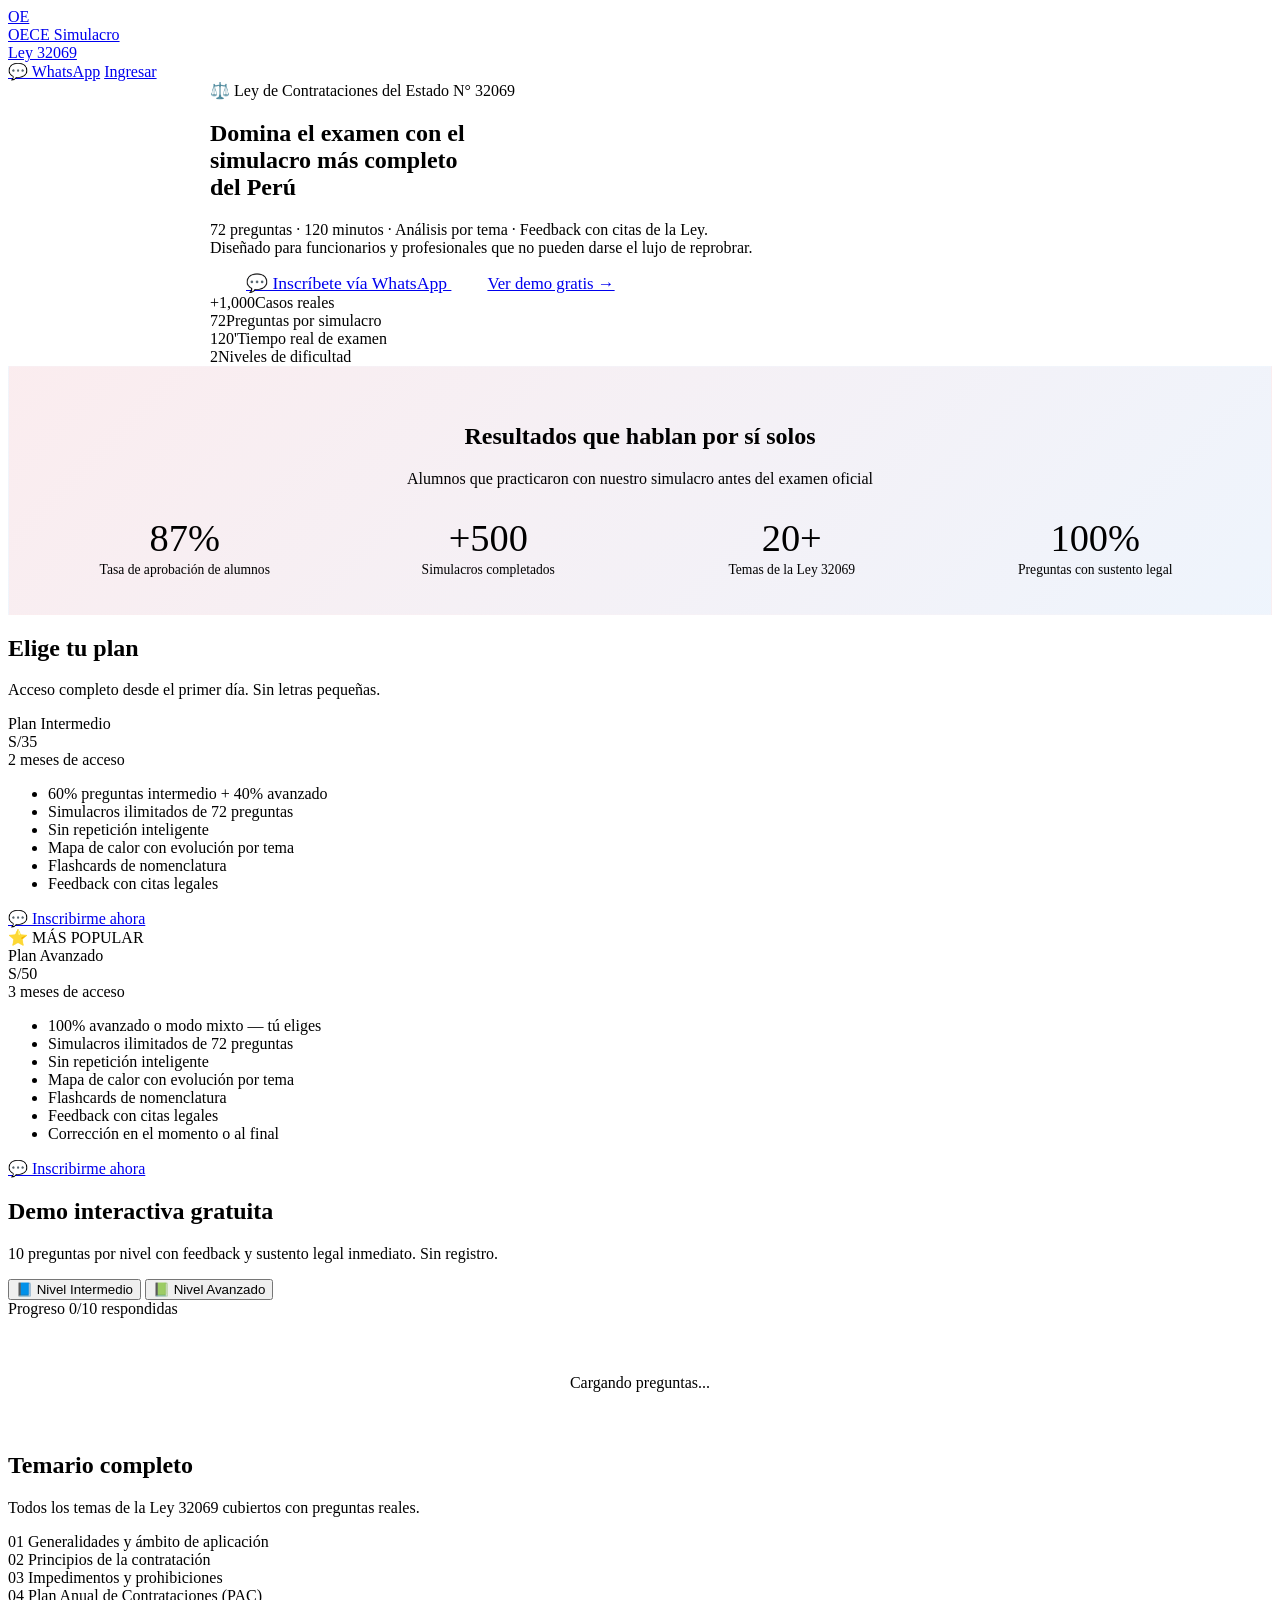
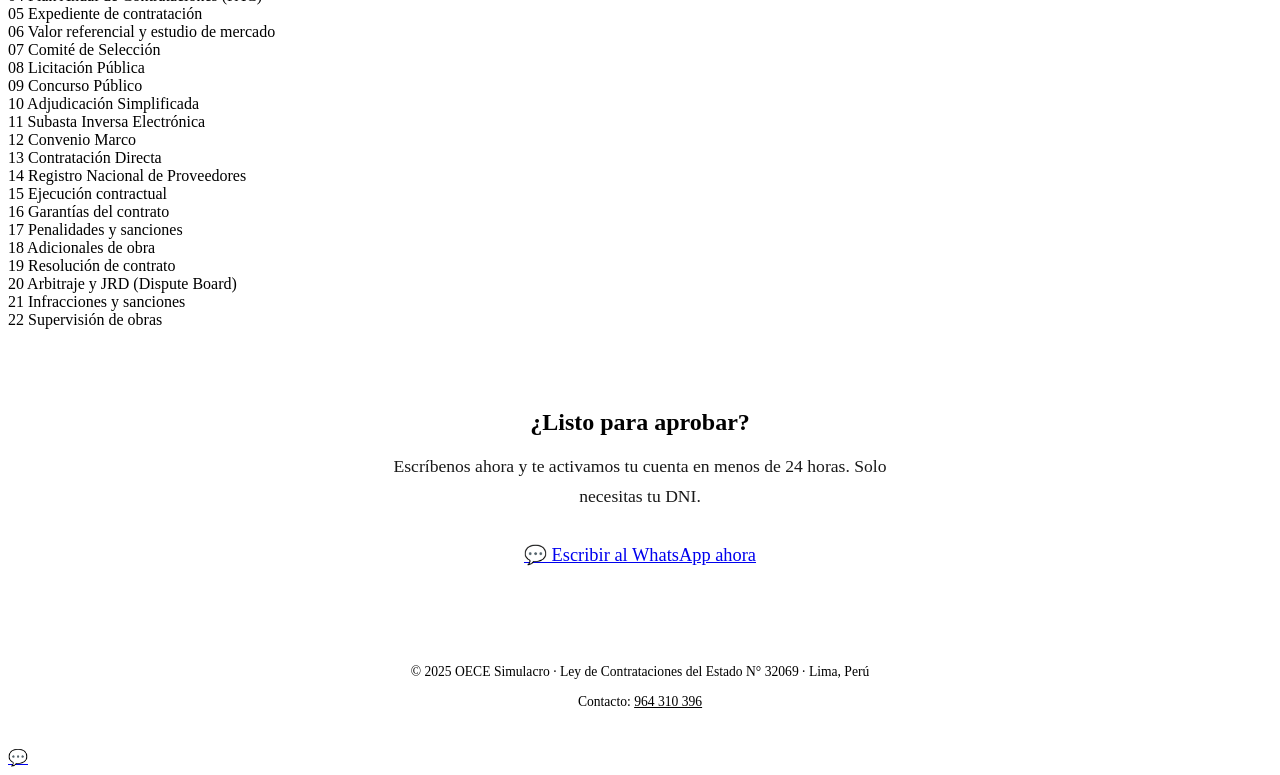
==== index.html @ a5ea9fd1 "Revise plan features in index.html Updated plan features and descriptions for intermediate and advan" ====
<!DOCTYPE html>
<html lang="es">
<head>
  <meta charset="UTF-8" />
  <meta name="viewport" content="width=device-width, initial-scale=1.0" />
  <title>Simulacro OECE — Ley de Contrataciones 32069</title>
  <meta name="description" content="Prepárate para el examen de la Ley 32069 con simulacros de 72 preguntas. Más de 1000 casos reales. Niveles Intermedio y Avanzado." />
  <link rel="stylesheet" href="css/styles.css" />
  <style>
    .social-proof {
      background: linear-gradient(135deg, rgba(200,16,46,0.08), rgba(43,122,224,0.08));
      border: 1px solid rgba(255,255,255,0.07);
      border-radius: var(--radius-xl);
      padding: 36px;
      text-align: center;
    }
    .proof-grid { display: grid; grid-template-columns: repeat(auto-fit, minmax(160px, 1fr)); gap: 24px; margin-top: 28px; }
    .proof-item { }
    .proof-num { font-family: var(--font-display); font-size: 2.4rem; color: var(--dorado); display: block; }
    .proof-label { font-size: 0.85rem; color: var(--gris-suave); }
    .cta-final {
      background: linear-gradient(135deg, var(--rojo-oece), var(--azul-claro));
      border-radius: var(--radius-xl);
      padding: 60px 40px;
      text-align: center;
    }
    footer {
      background: var(--azul-marino);
      border-top: 1px solid rgba(255,255,255,0.07);
      padding: 24px 5%;
      text-align: center;
      color: var(--gris-suave);
      font-size: 0.85rem;
    }
  </style>
</head>
<body>

<!-- NAVBAR -->
<nav class="navbar">
  <a href="index.html" class="navbar-brand">
    <div class="navbar-logo">OE</div>
    <div>
      <div class="navbar-title">OECE Simulacro</div>
      <div class="navbar-subtitle">Ley 32069</div>
    </div>
  </a>
  <div class="navbar-actions">
    <a href="https://wa.me/51964310396?text=Hola,%20quiero%20info%20sobre%20el%20simulacro%20OECE" target="_blank" class="btn-secondary">💬 WhatsApp</a>
    <a href="login.html" class="btn-primary">Ingresar</a>
  </div>
</nav>

<!-- HERO -->
<section class="hero-section">
  <div style="position:relative; z-index:1; max-width:860px; margin:0 auto;">
    <div class="hero-badge">⚖️ Ley de Contrataciones del Estado N° 32069</div>
    <h1 class="hero-title">
      Domina el examen con el<br>
      <span class="gradient-text">simulacro más completo</span><br>
      del Perú
    </h1>
    <p class="hero-subtitle">
      72 preguntas · 120 minutos · Análisis por tema · Feedback con citas de la Ley.<br>
      Diseñado para funcionarios y profesionales que no pueden darse el lujo de reprobrar.
    </p>
    <div class="hero-cta-group">
      <a href="https://wa.me/51964310396?text=Hola,%20quiero%20inscribirme%20al%20simulacro%20OECE%20Ley%2032069" target="_blank" class="btn-primary" style="font-size:1.1rem; padding:16px 36px;">
        💬 Inscríbete vía WhatsApp
      </a>
      <a href="#demo" class="btn-secondary" style="font-size:1.05rem;">Ver demo gratis →</a>
    </div>
    <div class="hero-stats">
      <div class="hero-stat"><span class="hero-stat-num">+1,000</span><span class="hero-stat-label">Casos reales</span></div>
      <div class="hero-stat"><span class="hero-stat-num">72</span><span class="hero-stat-label">Preguntas por simulacro</span></div>
      <div class="hero-stat"><span class="hero-stat-num">120'</span><span class="hero-stat-label">Tiempo real de examen</span></div>
      <div class="hero-stat"><span class="hero-stat-num">2</span><span class="hero-stat-label">Niveles de dificultad</span></div>
    </div>
  </div>
</section>

<!-- SOCIAL PROOF -->
<section class="section" id="stats">
  <div class="social-proof">
    <h2>Resultados que hablan por sí solos</h2>
    <div class="divider-gold"></div>
    <p class="section-sub" style="margin-bottom:0;">Alumnos que practicaron con nuestro simulacro antes del examen oficial</p>
    <div class="proof-grid">
      <div class="proof-item"><span class="proof-num">87%</span><span class="proof-label">Tasa de aprobación de alumnos</span></div>
      <div class="proof-item"><span class="proof-num">+500</span><span class="proof-label">Simulacros completados</span></div>
      <div class="proof-item"><span class="proof-num">20+</span><span class="proof-label">Temas de la Ley 32069</span></div>
      <div class="proof-item"><span class="proof-num">100%</span><span class="proof-label">Preguntas con sustento legal</span></div>
    </div>
  </div>
</section>

<!-- PLANES -->
<section class="section section-alt" id="planes">
  <h2 class="section-title">Elige tu plan</h2>
  <div class="divider-gold"></div>
  <p class="section-sub">Acceso completo desde el primer día. Sin letras pequeñas.</p>
  <div class="planes-grid">

    <div class="plan-card">
      <div class="plan-nombre">Plan Intermedio</div>
      <div class="plan-precio"><span>S/</span>35</div>
      <div class="plan-duracion">2 meses de acceso</div>
      <ul class="plan-features">
        <li>60% preguntas intermedio + 40% avanzado</li>
        <li>Simulacros ilimitados de 72 preguntas</li>
        <li>Sin repetición inteligente</li>
        <li>Mapa de calor con evolución por tema</li>
        <li>Flashcards de nomenclatura</li>
        <li>Feedback con citas legales</li>
      </ul>
      <a href="https://wa.me/51964310396?text=Hola,%20quiero%20el%20Plan%20Intermedio%20S/35%20-%20Ley%2032069" target="_blank" class="btn-secondary" style="width:100%; justify-content:center;">
        💬 Inscribirme ahora
      </a>
    </div>

    <div class="plan-card featured">
      <div class="plan-badge">⭐ MÁS POPULAR</div>
      <div class="plan-nombre">Plan Avanzado</div>
      <div class="plan-precio"><span>S/</span>50</div>
      <div class="plan-duracion">3 meses de acceso</div>
      <ul class="plan-features">
        <li>100% avanzado o modo mixto — tú eliges</li>
        <li>Simulacros ilimitados de 72 preguntas</li>
        <li>Sin repetición inteligente</li>
        <li>Mapa de calor con evolución por tema</li>
        <li>Flashcards de nomenclatura</li>
        <li>Feedback con citas legales</li>
        <li>Corrección en el momento o al final</li>
      </ul>
      <a href="https://wa.me/51964310396?text=Hola,%20quiero%20el%20Plan%20Avanzado%20S/50%20-%20Ley%2032069" target="_blank" class="btn-gold" style="width:100%; justify-content:center;">
        💬 Inscribirme ahora
      </a>
    </div>

  </div>
</section>

<!-- DEMO INTERACTIVA -->
<section class="section" id="demo">
  <h2 class="section-title">Demo interactiva gratuita</h2>
  <div class="divider-gold"></div>
  <p class="section-sub">10 preguntas por nivel con feedback y sustento legal inmediato. Sin registro.</p>

  <div class="demo-container">
    <div class="demo-tabs">
      <button class="demo-tab-btn active" id="demo-tab-intermedio">📘 Nivel Intermedio</button>
      <button class="demo-tab-btn" id="demo-tab-avanzado">📗 Nivel Avanzado</button>
    </div>
    <div class="demo-body">
      <div class="demo-progress-bar-wrap">
        <div class="demo-progress-info">
          <span>Progreso</span>
          <span id="demo-progress-label">0/10 respondidas</span>
        </div>
        <div class="demo-progress-track">
          <div id="demo-progress-bar"></div>
        </div>
      </div>
      <div id="demo-pregunta-container">
        <p style="text-align:center; color:var(--gris-suave); padding:40px;">Cargando preguntas...</p>
      </div>
    </div>
  </div>
</section>

<!-- TEMARIOS -->
<section class="section section-alt" id="temarios">
  <h2 class="section-title">Temario completo</h2>
  <div class="divider-gold"></div>
  <p class="section-sub">Todos los temas de la Ley 32069 cubiertos con preguntas reales.</p>
  <div class="temarios-grid">
    <div class="temario-item"><span class="temario-num">01</span> Generalidades y ámbito de aplicación</div>
    <div class="temario-item"><span class="temario-num">02</span> Principios de la contratación</div>
    <div class="temario-item"><span class="temario-num">03</span> Impedimentos y prohibiciones</div>
    <div class="temario-item"><span class="temario-num">04</span> Plan Anual de Contrataciones (PAC)</div>
    <div class="temario-item"><span class="temario-num">05</span> Expediente de contratación</div>
    <div class="temario-item"><span class="temario-num">06</span> Valor referencial y estudio de mercado</div>
    <div class="temario-item"><span class="temario-num">07</span> Comité de Selección</div>
    <div class="temario-item"><span class="temario-num">08</span> Licitación Pública</div>
    <div class="temario-item"><span class="temario-num">09</span> Concurso Público</div>
    <div class="temario-item"><span class="temario-num">10</span> Adjudicación Simplificada</div>
    <div class="temario-item"><span class="temario-num">11</span> Subasta Inversa Electrónica</div>
    <div class="temario-item"><span class="temario-num">12</span> Convenio Marco</div>
    <div class="temario-item"><span class="temario-num">13</span> Contratación Directa</div>
    <div class="temario-item"><span class="temario-num">14</span> Registro Nacional de Proveedores</div>
    <div class="temario-item"><span class="temario-num">15</span> Ejecución contractual</div>
    <div class="temario-item"><span class="temario-num">16</span> Garantías del contrato</div>
    <div class="temario-item"><span class="temario-num">17</span> Penalidades y sanciones</div>
    <div class="temario-item"><span class="temario-num">18</span> Adicionales de obra</div>
    <div class="temario-item"><span class="temario-num">19</span> Resolución de contrato</div>
    <div class="temario-item"><span class="temario-num">20</span> Arbitraje y JRD (Dispute Board)</div>
    <div class="temario-item"><span class="temario-num">21</span> Infracciones y sanciones</div>
    <div class="temario-item"><span class="temario-num">22</span> Supervisión de obras</div>
  </div>
</section>

<!-- CTA FINAL -->
<section class="section">
  <div class="cta-final">
    <h2 style="margin-bottom:16px;">¿Listo para aprobar?</h2>
    <p style="font-size:1.1rem; opacity:0.9; max-width:500px; margin:0 auto 32px; line-height:1.7;">
      Escríbenos ahora y te activamos tu cuenta en menos de 24 horas. Solo necesitas tu DNI.
    </p>
    <a href="https://wa.me/51964310396?text=Hola,%20quiero%20inscribirme%20al%20simulacro%20OECE%20Ley%2032069"
       target="_blank" class="btn-gold" style="font-size:1.15rem; padding:18px 44px;">
      💬 Escribir al WhatsApp ahora
    </a>
  </div>
</section>

<footer>
  <p>© 2025 OECE Simulacro · Ley de Contrataciones del Estado N° 32069 · Lima, Perú</p>
  <p style="margin-top:6px;">Contacto: <a href="https://wa.me/51964310396" style="color:var(--dorado);">964 310 396</a></p>
</footer>

<!-- WhatsApp flotante -->
<a href="https://wa.me/51964310396?text=Hola,%20quiero%20info%20sobre%20el%20simulacro%20OECE" target="_blank" class="whatsapp-float" title="Contactar por WhatsApp">💬</a>

<script type="module" src="js/demo.js"></script>
</body>
</html>
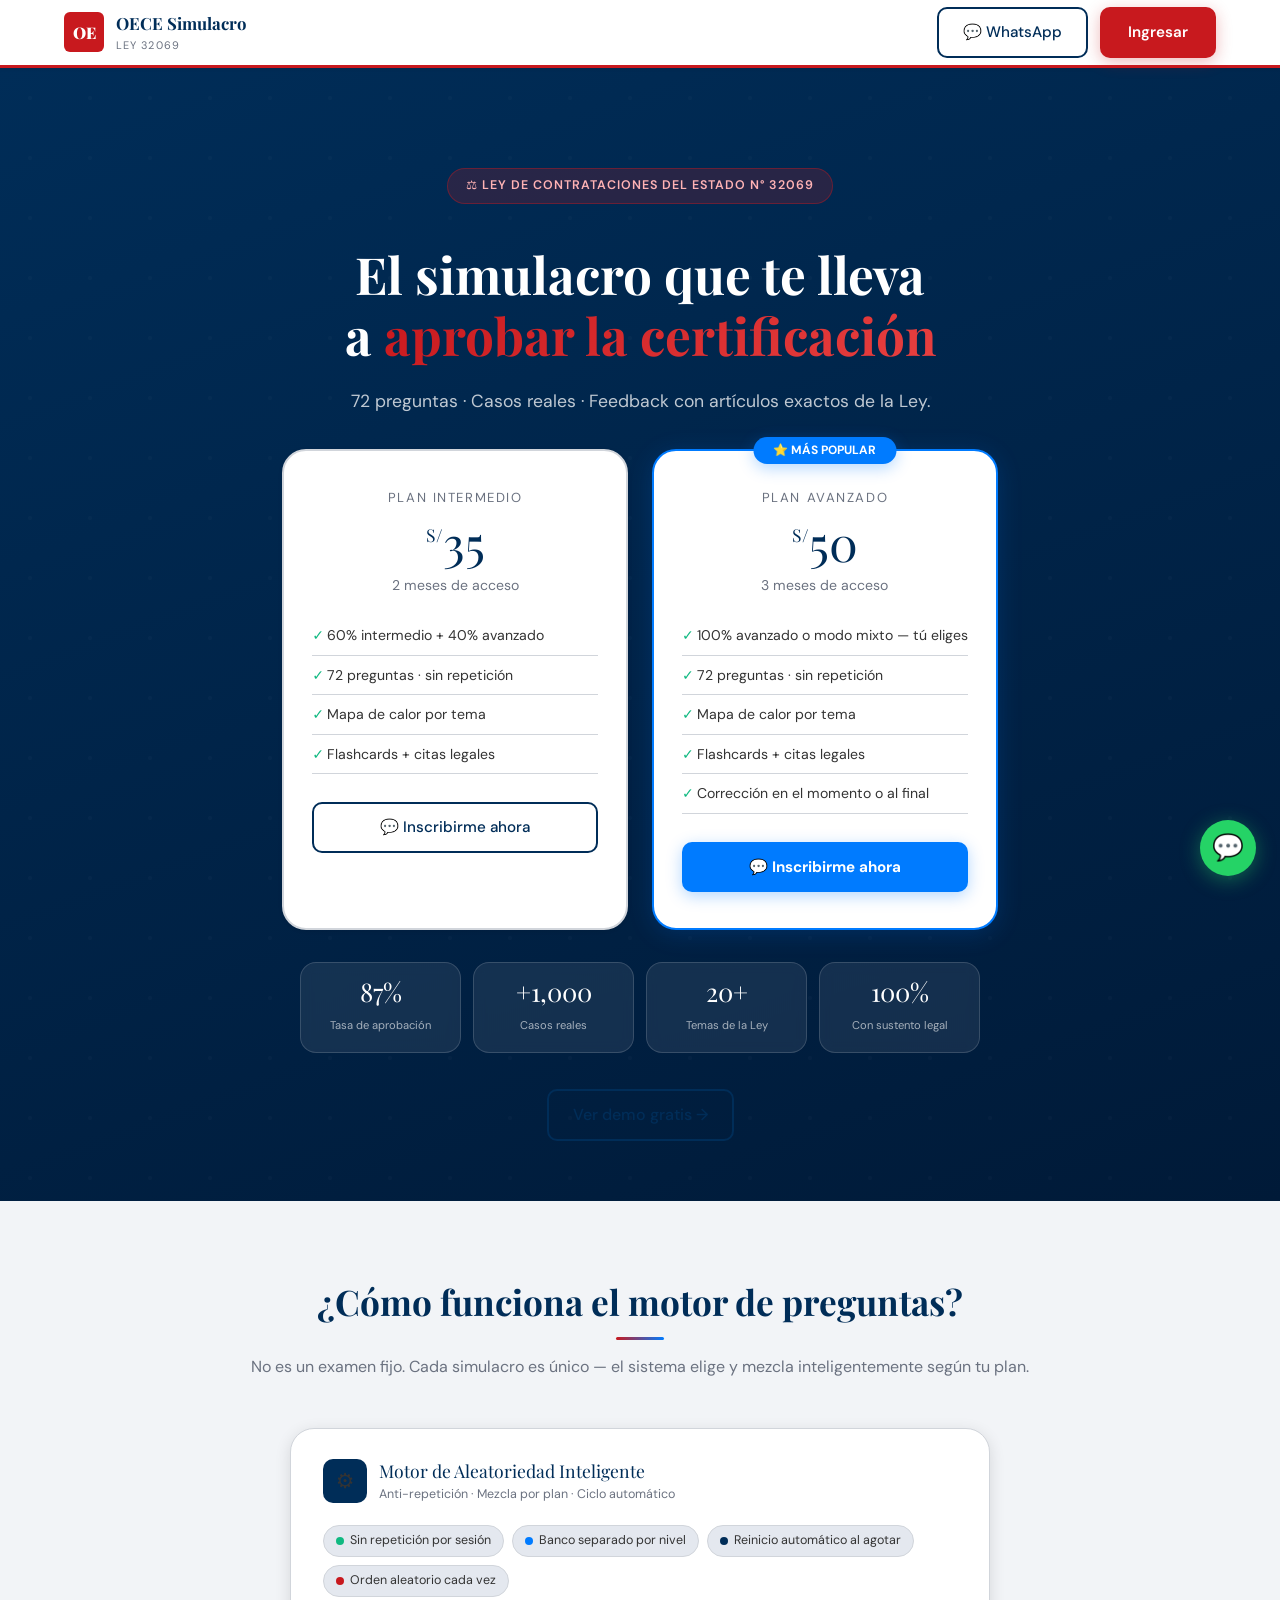
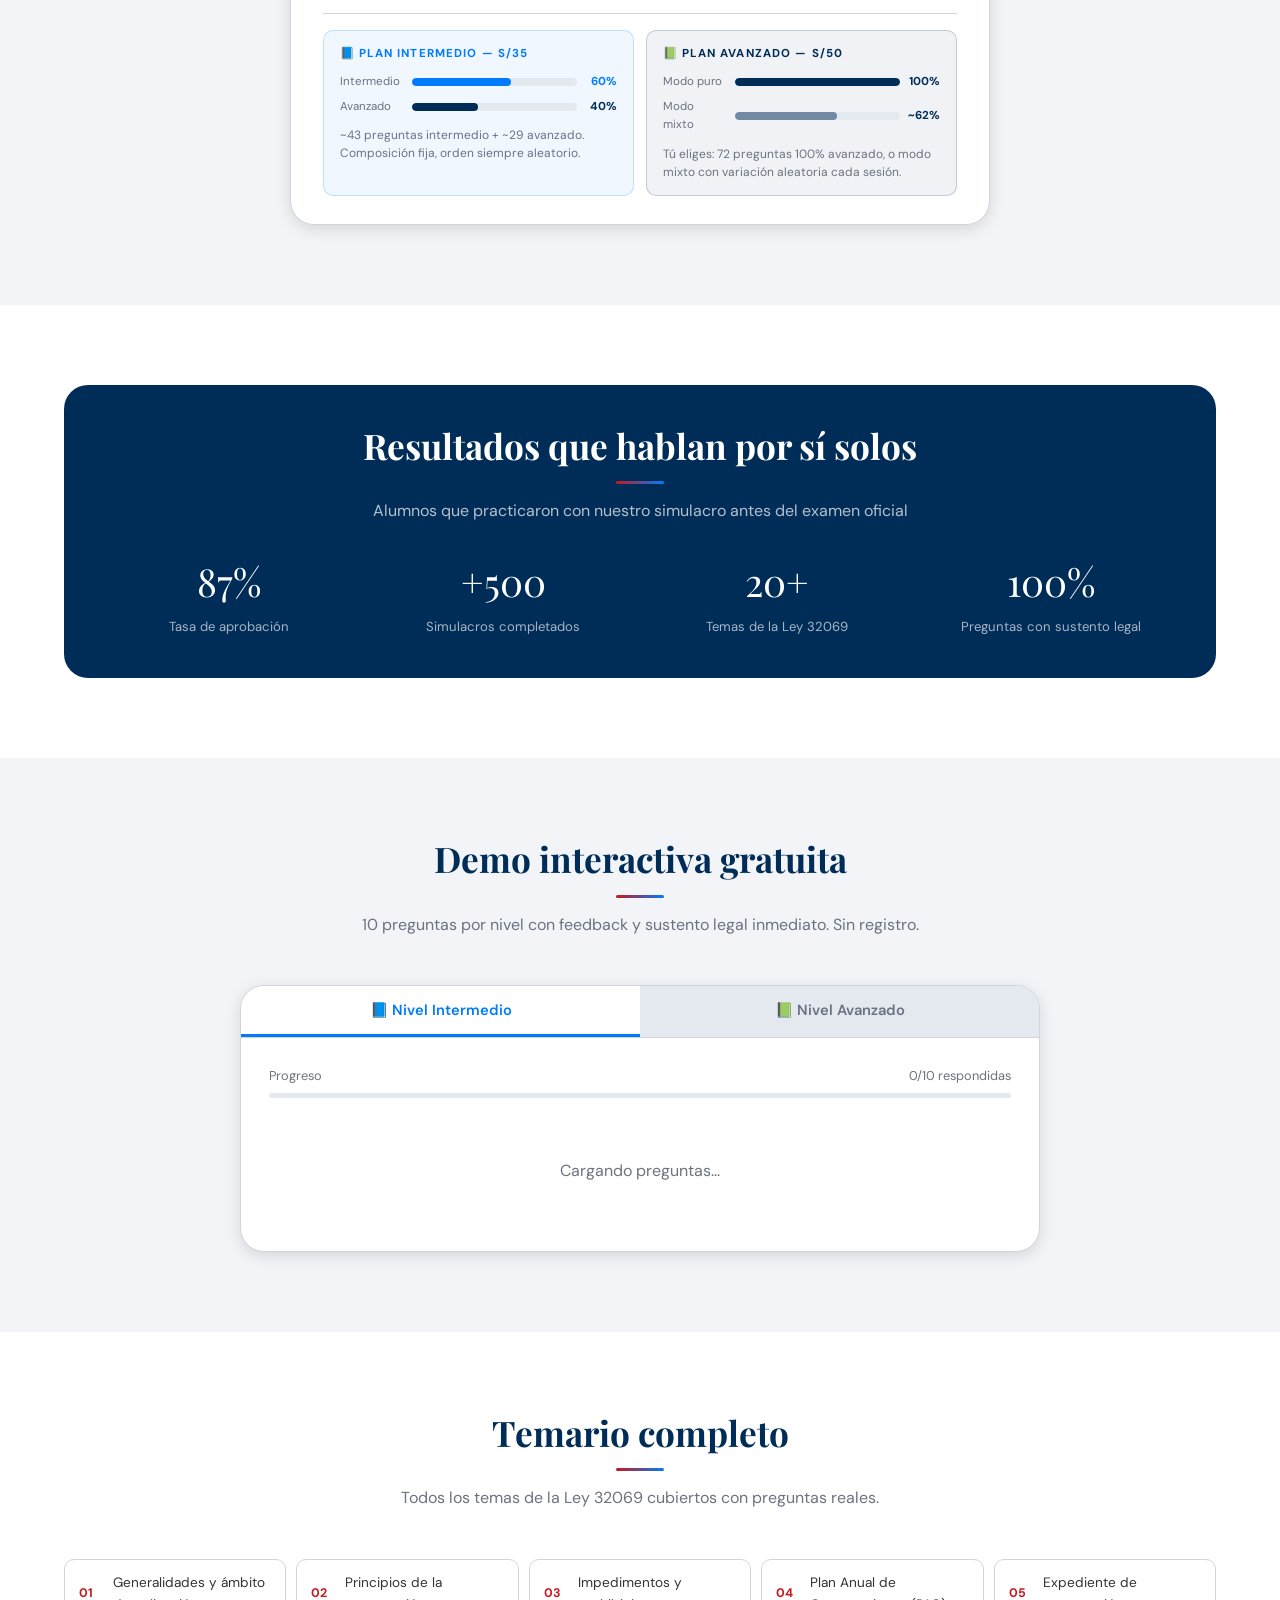
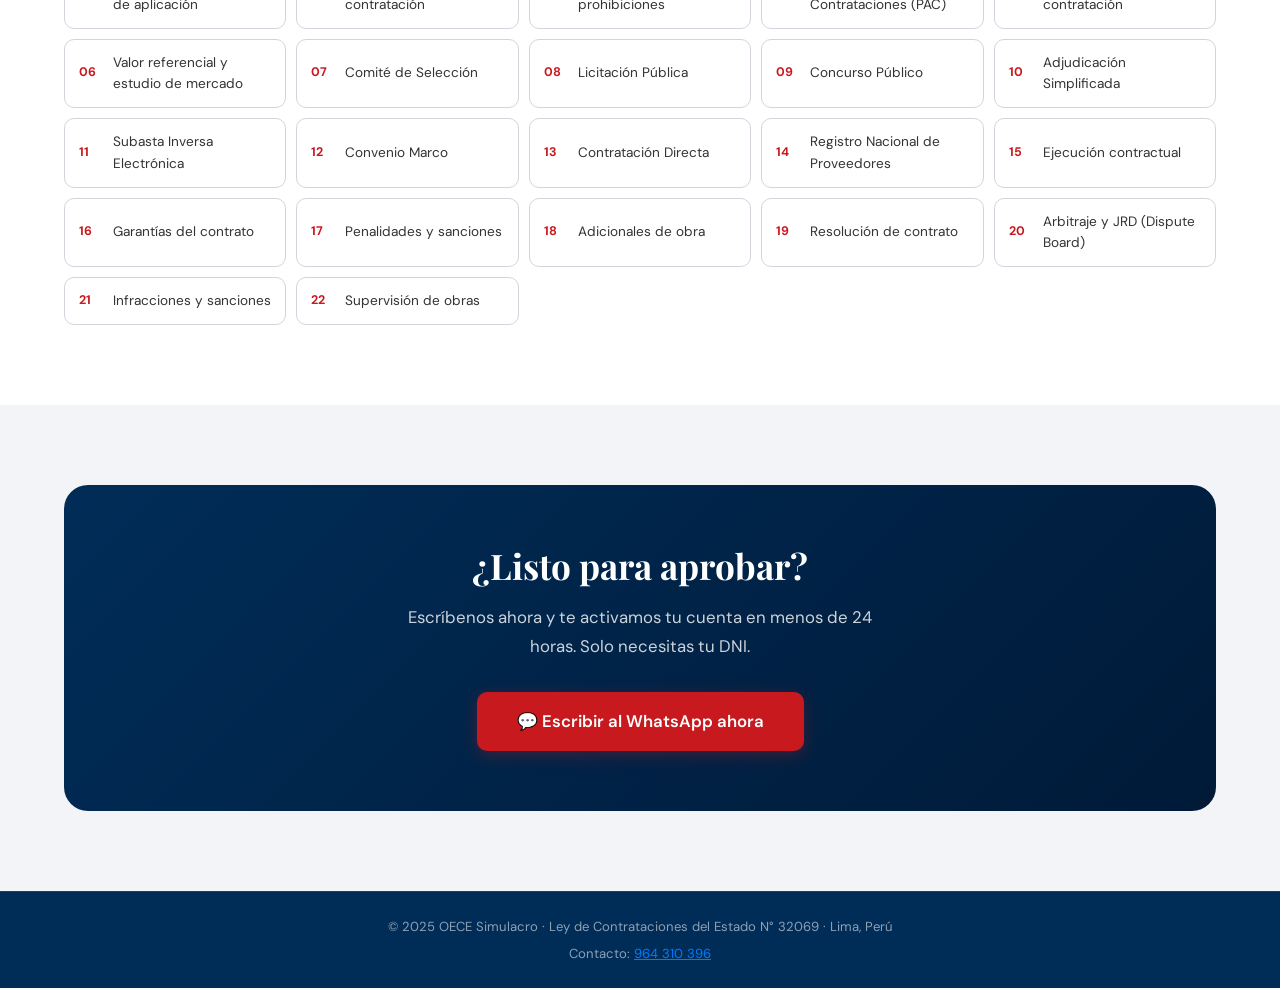
==== commit 0a6827ef: "Revise styles and colors in index.html Updated styles and colors for various elements in index.html " ====
--- a/index.html
+++ b/index.html
@@ -7,31 +7,39 @@
   <meta name="description" content="Prepárate para el examen de la Ley 32069 con simulacros de 72 preguntas. Más de 1000 casos reales. Niveles Intermedio y Avanzado." />
   <link rel="stylesheet" href="css/styles.css" />
   <style>
-    .social-proof {
-      background: linear-gradient(135deg, rgba(200,16,46,0.08), rgba(43,122,224,0.08));
-      border: 1px solid rgba(255,255,255,0.07);
-      border-radius: var(--radius-xl);
-      padding: 36px;
-      text-align: center;
+    /* Sobreescrituras específicas de index.html con nueva paleta institucional */
+    .proof-num  { color: #fff; }
+    .proof-label{ color: rgba(255,255,255,0.65); }
+
+    /* Stats del hero — colores claros sobre fondo oscuro */
+    .hsi-num  { color: #fff; }
+    .hsi-label{ color: rgba(255,255,255,0.62); }
+
+    /* Motor — adaptar a fondo claro */
+    .motor-box {
+      background: var(--surface-2);
+      border-color: var(--borde);
     }
-    .proof-grid { display: grid; grid-template-columns: repeat(auto-fit, minmax(160px, 1fr)); gap: 24px; margin-top: 28px; }
-    .proof-item { }
-    .proof-num { font-family: var(--font-display); font-size: 2.4rem; color: var(--dorado); display: block; }
-    .proof-label { font-size: 0.85rem; color: var(--gris-suave); }
-    .cta-final {
-      background: linear-gradient(135deg, var(--rojo-oece), var(--azul-claro));
-      border-radius: var(--radius-xl);
-      padding: 60px 40px;
-      text-align: center;
+    .motor-pill {
+      background: var(--surface-3);
+      border-color: var(--borde);
+      color: var(--texto);
     }
-    footer {
-      background: var(--azul-marino);
-      border-top: 1px solid rgba(255,255,255,0.07);
-      padding: 24px 5%;
-      text-align: center;
-      color: var(--gris-suave);
-      font-size: 0.85rem;
+    .motor-bar-track { background: var(--surface-3); }
+    .motor-divider   { border-color: var(--borde); }
+    .motor-bar-label { color: var(--texto-suave); }
+    .motor-sub       { color: var(--texto-suave); }
+
+    /* Plan Avanzado pill del motor — azul oscuro */
+    .motor-plan-adv .motor-plan-nombre { color: var(--azul-dark); }
+    .motor-plan-adv {
+      background: rgba(0,45,88,0.06);
+      border-color: rgba(0,45,88,0.2);
     }
+    .motor-plan-int .motor-plan-nombre { color: var(--azul-acc); }
+
+    /* Enlace WhatsApp en footer */
+    footer a { color: var(--azul-acc); }
   </style>
 </head>
 <body>
@@ -51,92 +59,152 @@
   </div>
 </nav>
 
-<!-- HERO -->
+<!-- HERO — planes visibles de inmediato + texto directo -->
 <section class="hero-section">
-  <div style="position:relative; z-index:1; max-width:860px; margin:0 auto;">
+  <div style="position:relative; z-index:1; max-width:880px; margin:0 auto;">
+
+    <!-- Badge -->
     <div class="hero-badge">⚖️ Ley de Contrataciones del Estado N° 32069</div>
-    <h1 class="hero-title">
-      Domina el examen con el<br>
-      <span class="gradient-text">simulacro más completo</span><br>
-      del Perú
+
+    <!-- Título corto -->
+    <h1 class="hero-title" style="margin-top:16px;">
+      El simulacro que te lleva<br>
+      a <span class="gradient-text">aprobar la certificación</span>
     </h1>
-    <p class="hero-subtitle">
-      72 preguntas · 120 minutos · Análisis por tema · Feedback con citas de la Ley.<br>
-      Diseñado para funcionarios y profesionales que no pueden darse el lujo de reprobrar.
+    <p class="hero-subtitle" style="margin-bottom:32px;">
+      72 preguntas · Casos reales · Feedback con artículos exactos de la Ley.
     </p>
-    <div class="hero-cta-group">
-      <a href="https://wa.me/51964310396?text=Hola,%20quiero%20inscribirme%20al%20simulacro%20OECE%20Ley%2032069" target="_blank" class="btn-primary" style="font-size:1.1rem; padding:16px 36px;">
-        💬 Inscríbete vía WhatsApp
-      </a>
-      <a href="#demo" class="btn-secondary" style="font-size:1.05rem;">Ver demo gratis →</a>
-    </div>
-    <div class="hero-stats">
-      <div class="hero-stat"><span class="hero-stat-num">+1,000</span><span class="hero-stat-label">Casos reales</span></div>
-      <div class="hero-stat"><span class="hero-stat-num">72</span><span class="hero-stat-label">Preguntas por simulacro</span></div>
-      <div class="hero-stat"><span class="hero-stat-num">120'</span><span class="hero-stat-label">Tiempo real de examen</span></div>
-      <div class="hero-stat"><span class="hero-stat-num">2</span><span class="hero-stat-label">Niveles de dificultad</span></div>
+
+    <!-- PLANES directamente aquí -->
+    <div class="planes-grid" style="margin-bottom:32px;">
+
+      <div class="plan-card">
+        <div class="plan-nombre">Plan Intermedio</div>
+        <div class="plan-precio"><span>S/</span>35</div>
+        <div class="plan-duracion">2 meses de acceso</div>
+        <ul class="plan-features">
+          <li>60% intermedio + 40% avanzado</li>
+          <li>72 preguntas · sin repetición</li>
+          <li>Mapa de calor por tema</li>
+          <li>Flashcards + citas legales</li>
+        </ul>
+        <a href="https://wa.me/51964310396?text=Hola,%20quiero%20el%20Plan%20Intermedio%20S/35%20-%20Ley%2032069" target="_blank" class="btn-secondary" style="width:100%; justify-content:center;">
+          💬 Inscribirme ahora
+        </a>
+      </div>
+
+      <div class="plan-card featured">
+        <div class="plan-badge">⭐ MÁS POPULAR</div>
+        <div class="plan-nombre">Plan Avanzado</div>
+        <div class="plan-precio"><span>S/</span>50</div>
+        <div class="plan-duracion">3 meses de acceso</div>
+        <ul class="plan-features">
+          <li>100% avanzado o modo mixto — tú eliges</li>
+          <li>72 preguntas · sin repetición</li>
+          <li>Mapa de calor por tema</li>
+          <li>Flashcards + citas legales</li>
+          <li>Corrección en el momento o al final</li>
+        </ul>
+        <a href="https://wa.me/51964310396?text=Hola,%20quiero%20el%20Plan%20Avanzado%20S/50%20-%20Ley%2032069" target="_blank" class="btn-gold" style="width:100%; justify-content:center;">
+          💬 Inscribirme ahora
+        </a>
+      </div>
+
+    </div>
+
+    <!-- Stats debajo de los planes -->
+    <div class="hero-stats-inline">
+      <div class="hsi-card">
+        <span class="hsi-num">87%</span>
+        <span class="hsi-label">Tasa de aprobación</span>
+      </div>
+      <div class="hsi-card">
+        <span class="hsi-num">+1,000</span>
+        <span class="hsi-label">Casos reales</span>
+      </div>
+      <div class="hsi-card">
+        <span class="hsi-num">20+</span>
+        <span class="hsi-label">Temas de la Ley</span>
+      </div>
+      <div class="hsi-card">
+        <span class="hsi-num">100%</span>
+        <span class="hsi-label">Con sustento legal</span>
+      </div>
+    </div>
+
+    <div class="hero-cta-group" style="margin-top:28px; margin-bottom:0;">
+      <a href="#demo" class="btn-secondary" style="font-size:1rem;">Ver demo gratis →</a>
+    </div>
+
+  </div>
+</section>
+
+<!-- MOTOR DE ALEATORIEDAD -->
+<section class="section" id="motor">
+  <h2 class="section-title">¿Cómo funciona el motor de preguntas?</h2>
+  <div class="divider-gold"></div>
+  <p class="section-sub">No es un examen fijo. Cada simulacro es único — el sistema elige y mezcla inteligentemente según tu plan.</p>
+
+  <div class="motor-box">
+    <div class="motor-header">
+      <div class="motor-icon">⚙️</div>
+      <div>
+        <div class="motor-title">Motor de Aleatoriedad Inteligente</div>
+        <div class="motor-sub">Anti-repetición · Mezcla por plan · Ciclo automático</div>
+      </div>
+    </div>
+    <div class="motor-pills">
+      <div class="motor-pill"><div class="motor-pill-dot" style="background:var(--verde);"></div> Sin repetición por sesión</div>
+      <div class="motor-pill"><div class="motor-pill-dot" style="background:var(--azul-acc);"></div> Banco separado por nivel</div>
+      <div class="motor-pill"><div class="motor-pill-dot" style="background:var(--azul-dark);"></div> Reinicio automático al agotar</div>
+      <div class="motor-pill"><div class="motor-pill-dot" style="background:var(--rojo);"></div> Orden aleatorio cada vez</div>
+    </div>
+    <hr class="motor-divider">
+    <div class="motor-planes">
+      <div class="motor-plan motor-plan-int">
+        <div class="motor-plan-nombre">📘 Plan Intermedio — S/35</div>
+        <div class="motor-bar-row">
+          <span class="motor-bar-label">Intermedio</span>
+          <div class="motor-bar-track"><div class="motor-bar-fill" style="width:60%; background:var(--azul-acc);"></div></div>
+          <span class="motor-bar-pct" style="color:var(--azul-acc);">60%</span>
+        </div>
+        <div class="motor-bar-row">
+          <span class="motor-bar-label">Avanzado</span>
+          <div class="motor-bar-track"><div class="motor-bar-fill" style="width:40%; background:var(--azul-dark);"></div></div>
+          <span class="motor-bar-pct" style="color:var(--azul-dark);">40%</span>
+        </div>
+        <p style="font-size:0.75rem; color:var(--texto-suave); margin-top:10px; line-height:1.5;">~43 preguntas intermedio + ~29 avanzado. Composición fija, orden siempre aleatorio.</p>
+      </div>
+      <div class="motor-plan motor-plan-adv">
+        <div class="motor-plan-nombre">📗 Plan Avanzado — S/50</div>
+        <div class="motor-bar-row">
+          <span class="motor-bar-label">Modo puro</span>
+          <div class="motor-bar-track"><div class="motor-bar-fill" style="width:100%; background:var(--azul-dark);"></div></div>
+          <span class="motor-bar-pct" style="color:var(--azul-dark);">100%</span>
+        </div>
+        <div class="motor-bar-row">
+          <span class="motor-bar-label">Modo mixto</span>
+          <div class="motor-bar-track"><div class="motor-bar-fill" style="width:62%; background:rgba(0,45,88,0.5);"></div></div>
+          <span class="motor-bar-pct" style="color:var(--azul-dark);">~62%</span>
+        </div>
+        <p style="font-size:0.75rem; color:var(--texto-suave); margin-top:10px; line-height:1.5;">Tú eliges: 72 preguntas 100% avanzado, o modo mixto con variación aleatoria cada sesión.</p>
+      </div>
     </div>
   </div>
 </section>
 
 <!-- SOCIAL PROOF -->
-<section class="section" id="stats">
+<section class="section section-alt" id="stats">
   <div class="social-proof">
     <h2>Resultados que hablan por sí solos</h2>
     <div class="divider-gold"></div>
-    <p class="section-sub" style="margin-bottom:0;">Alumnos que practicaron con nuestro simulacro antes del examen oficial</p>
+    <p class="section-sub" style="margin-bottom:0; color:rgba(255,255,255,0.7);">Alumnos que practicaron con nuestro simulacro antes del examen oficial</p>
     <div class="proof-grid">
-      <div class="proof-item"><span class="proof-num">87%</span><span class="proof-label">Tasa de aprobación de alumnos</span></div>
+      <div class="proof-item"><span class="proof-num">87%</span><span class="proof-label">Tasa de aprobación</span></div>
       <div class="proof-item"><span class="proof-num">+500</span><span class="proof-label">Simulacros completados</span></div>
       <div class="proof-item"><span class="proof-num">20+</span><span class="proof-label">Temas de la Ley 32069</span></div>
       <div class="proof-item"><span class="proof-num">100%</span><span class="proof-label">Preguntas con sustento legal</span></div>
     </div>
-  </div>
-</section>
-
-<!-- PLANES -->
-<section class="section section-alt" id="planes">
-  <h2 class="section-title">Elige tu plan</h2>
-  <div class="divider-gold"></div>
-  <p class="section-sub">Acceso completo desde el primer día. Sin letras pequeñas.</p>
-  <div class="planes-grid">
-
-    <div class="plan-card">
-      <div class="plan-nombre">Plan Intermedio</div>
-      <div class="plan-precio"><span>S/</span>35</div>
-      <div class="plan-duracion">2 meses de acceso</div>
-      <ul class="plan-features">
-        <li>60% preguntas intermedio + 40% avanzado</li>
-        <li>Simulacros ilimitados de 72 preguntas</li>
-        <li>Sin repetición inteligente</li>
-        <li>Mapa de calor con evolución por tema</li>
-        <li>Flashcards de nomenclatura</li>
-        <li>Feedback con citas legales</li>
-      </ul>
-      <a href="https://wa.me/51964310396?text=Hola,%20quiero%20el%20Plan%20Intermedio%20S/35%20-%20Ley%2032069" target="_blank" class="btn-secondary" style="width:100%; justify-content:center;">
-        💬 Inscribirme ahora
-      </a>
-    </div>
-
-    <div class="plan-card featured">
-      <div class="plan-badge">⭐ MÁS POPULAR</div>
-      <div class="plan-nombre">Plan Avanzado</div>
-      <div class="plan-precio"><span>S/</span>50</div>
-      <div class="plan-duracion">3 meses de acceso</div>
-      <ul class="plan-features">
-        <li>100% avanzado o modo mixto — tú eliges</li>
-        <li>Simulacros ilimitados de 72 preguntas</li>
-        <li>Sin repetición inteligente</li>
-        <li>Mapa de calor con evolución por tema</li>
-        <li>Flashcards de nomenclatura</li>
-        <li>Feedback con citas legales</li>
-        <li>Corrección en el momento o al final</li>
-      </ul>
-      <a href="https://wa.me/51964310396?text=Hola,%20quiero%20el%20Plan%20Avanzado%20S/50%20-%20Ley%2032069" target="_blank" class="btn-gold" style="width:100%; justify-content:center;">
-        💬 Inscribirme ahora
-      </a>
-    </div>
-
   </div>
 </section>
 
@@ -162,7 +230,7 @@
         </div>
       </div>
       <div id="demo-pregunta-container">
-        <p style="text-align:center; color:var(--gris-suave); padding:40px;">Cargando preguntas...</p>
+        <p style="text-align:center; color:var(--texto-suave); padding:40px;">Cargando preguntas...</p>
       </div>
     </div>
   </div>
@@ -202,12 +270,12 @@
 <!-- CTA FINAL -->
 <section class="section">
   <div class="cta-final">
-    <h2 style="margin-bottom:16px;">¿Listo para aprobar?</h2>
-    <p style="font-size:1.1rem; opacity:0.9; max-width:500px; margin:0 auto 32px; line-height:1.7;">
+    <h2 style="margin-bottom:16px; color:#fff;">¿Listo para aprobar?</h2>
+    <p style="font-size:1.05rem; color:rgba(255,255,255,0.8); max-width:500px; margin:0 auto 32px; line-height:1.7;">
       Escríbenos ahora y te activamos tu cuenta en menos de 24 horas. Solo necesitas tu DNI.
     </p>
     <a href="https://wa.me/51964310396?text=Hola,%20quiero%20inscribirme%20al%20simulacro%20OECE%20Ley%2032069"
-       target="_blank" class="btn-gold" style="font-size:1.15rem; padding:18px 44px;">
+       target="_blank" class="btn-primary" style="font-size:1.05rem; padding:16px 40px;">
       💬 Escribir al WhatsApp ahora
     </a>
   </div>
@@ -215,7 +283,7 @@
 
 <footer>
   <p>© 2025 OECE Simulacro · Ley de Contrataciones del Estado N° 32069 · Lima, Perú</p>
-  <p style="margin-top:6px;">Contacto: <a href="https://wa.me/51964310396" style="color:var(--dorado);">964 310 396</a></p>
+  <p style="margin-top:6px;">Contacto: <a href="https://wa.me/51964310396">964 310 396</a></p>
 </footer>
 
 <!-- WhatsApp flotante -->
--- a/css/styles.css
+++ b/css/styles.css
@@ -0,0 +1,996 @@
+/* ================================================================
+   OECE SIMULACRO v2 — Sistema de Diseño Híbrido
+   Landing: Claro institucional gob.pe
+   Paneles (alumno/admin): Oscuro profesional
+   ================================================================ */
+
+@import url('https://fonts.googleapis.com/css2?family=Playfair+Display:wght@700;900&family=DM+Sans:wght@300;400;500;600&display=swap');
+
+:root {
+  /* ── Paleta institucional gob.pe ── */
+  --rojo:         #C8191E;
+  --rojo-hover:   #A8141A;
+  --azul-acc:     #007BFF;
+  --azul-acc-hov: #0062CC;
+  --azul-dark:    #002D58;
+  --azul-dark2:   #001A38;
+
+  /* ── Superficie clara (landing / login) ── */
+  --surface:      #F2F4F7;
+  --surface-2:    #FFFFFF;
+  --surface-3:    #E4E8EF;
+  --texto:        #333333;
+  --texto-suave:  #6B7280;
+  --borde:        #D1D5DB;
+
+  /* ── Superficie oscura (paneles) ── */
+  --dark-bg:      #07111F;
+  --dark-card:    #0D1E35;
+  --dark-card2:   #152B4A;
+  --dark-border:  rgba(255,255,255,0.08);
+  --dark-text:    #FFFFFF;
+  --dark-subtle:  #8FA4BB;
+
+  /* ── Semánticos ── */
+  --verde:        #10B981;
+  --verde-bg:     rgba(16,185,129,0.12);
+  --rojo-error:   #EF4444;
+  --rojo-error-bg:rgba(239,68,68,0.12);
+  --amarillo:     #F59E0B;
+  --amarillo-bg:  rgba(245,158,11,0.12);
+
+  /* ── Tipografía ── */
+  --font-display: 'Playfair Display', Georgia, serif;
+  --font-body:    'DM Sans', system-ui, sans-serif;
+
+  /* ── Radios ── */
+  --radius-sm:    6px;
+  --radius:       10px;
+  --radius-lg:    16px;
+  --radius-xl:    24px;
+
+  /* ── Sombras ── */
+  --shadow-sm:    0 1px 4px rgba(0,0,0,0.08);
+  --shadow-md:    0 4px 16px rgba(0,0,0,0.12);
+  --shadow-lg:    0 8px 32px rgba(0,0,0,0.18);
+  --shadow-rojo:  0 4px 16px rgba(200,25,30,0.3);
+  --shadow-azul:  0 4px 16px rgba(0,123,255,0.3);
+
+  --transition:   all 0.22s cubic-bezier(0.4,0,0.2,1);
+}
+
+*, *::before, *::after { box-sizing: border-box; margin: 0; padding: 0; }
+html { scroll-behavior: smooth; }
+
+/* Body base — claro por defecto (landing, login) */
+body {
+  font-family: var(--font-body);
+  background: var(--surface);
+  color: var(--texto);
+  line-height: 1.6;
+  min-height: 100vh;
+}
+
+/* Body oscuro — paneles (alumno.html y admin.html lo activan) */
+body.panel-dark {
+  background: var(--dark-bg);
+  color: var(--dark-text);
+}
+
+/* ── TIPOGRAFÍA ──────────────────────────────────────────────── */
+h1, h2, h3 { font-family: var(--font-display); line-height: 1.2; }
+h1 { font-size: clamp(2rem, 5vw, 3.2rem); }
+h2 { font-size: clamp(1.4rem, 3.5vw, 2.2rem); }
+h3 { font-size: clamp(1rem, 2.5vw, 1.4rem); }
+
+.gradient-text {
+  background: linear-gradient(135deg, var(--rojo), #E84040);
+  -webkit-background-clip: text;
+  -webkit-text-fill-color: transparent;
+  background-clip: text;
+}
+
+/* ── BOTONES GLOBALES ────────────────────────────────────────── */
+.btn-primary {
+  background: var(--rojo);
+  color: #fff;
+  border: none;
+  padding: 13px 28px;
+  border-radius: var(--radius);
+  font-family: var(--font-body);
+  font-size: 0.95rem;
+  font-weight: 600;
+  cursor: pointer;
+  transition: var(--transition);
+  display: inline-flex;
+  align-items: center;
+  gap: 8px;
+  text-decoration: none;
+  box-shadow: var(--shadow-rojo);
+}
+.btn-primary:hover { background: var(--rojo-hover); transform: translateY(-1px); box-shadow: 0 6px 20px rgba(200,25,30,0.4); }
+
+.btn-secondary {
+  background: transparent;
+  color: var(--azul-dark);
+  border: 2px solid var(--azul-dark);
+  padding: 11px 24px;
+  border-radius: var(--radius);
+  font-family: var(--font-body);
+  font-size: 0.95rem;
+  font-weight: 500;
+  cursor: pointer;
+  transition: var(--transition);
+  text-decoration: none;
+  display: inline-flex;
+  align-items: center;
+  gap: 8px;
+}
+.btn-secondary:hover { background: var(--azul-dark); color: #fff; }
+
+/* Variante dark para paneles */
+.panel-dark .btn-secondary {
+  color: var(--dark-text);
+  border-color: rgba(255,255,255,0.3);
+}
+.panel-dark .btn-secondary:hover { border-color: var(--azul-acc); color: var(--azul-acc); background: transparent; }
+
+.btn-action {
+  background: var(--azul-acc);
+  color: #fff;
+  border: none;
+  padding: 13px 28px;
+  border-radius: var(--radius);
+  font-family: var(--font-body);
+  font-size: 0.95rem;
+  font-weight: 600;
+  cursor: pointer;
+  transition: var(--transition);
+  display: inline-flex;
+  align-items: center;
+  gap: 8px;
+  text-decoration: none;
+  box-shadow: var(--shadow-azul);
+}
+.btn-action:hover { background: var(--azul-acc-hov); transform: translateY(-1px); }
+
+/* btn-gold renombrado a btn-cta para planes */
+.btn-gold, .btn-cta {
+  background: var(--azul-acc);
+  color: #fff;
+  border: none;
+  padding: 13px 28px;
+  border-radius: var(--radius);
+  font-family: var(--font-body);
+  font-size: 0.95rem;
+  font-weight: 700;
+  cursor: pointer;
+  transition: var(--transition);
+  display: inline-flex;
+  align-items: center;
+  gap: 8px;
+  text-decoration: none;
+  box-shadow: var(--shadow-azul);
+}
+.btn-gold:hover, .btn-cta:hover { background: var(--azul-acc-hov); transform: translateY(-1px); }
+
+/* ── TOAST ───────────────────────────────────────────────────── */
+.toast {
+  position: fixed;
+  bottom: 24px; right: 24px;
+  padding: 14px 20px;
+  border-radius: var(--radius);
+  font-size: 0.9rem; font-weight: 500;
+  z-index: 9999;
+  opacity: 0; pointer-events: none;
+  transform: translateY(8px);
+  transition: var(--transition);
+  max-width: 360px;
+  box-shadow: var(--shadow-lg);
+}
+.toast.show { opacity: 1; pointer-events: auto; transform: translateY(0); }
+.toast-success { background: var(--azul-dark); color: #fff; border-left: 4px solid var(--verde); }
+.toast-error   { background: #fff; color: var(--texto); border-left: 4px solid var(--rojo-error); box-shadow: var(--shadow-lg); }
+
+/* ── CARDS ───────────────────────────────────────────────────── */
+/* Claro (landing) */
+.card {
+  background: var(--surface-2);
+  border: 1px solid var(--borde);
+  border-radius: var(--radius-lg);
+  padding: 24px;
+  transition: var(--transition);
+  box-shadow: var(--shadow-sm);
+}
+.card:hover { box-shadow: var(--shadow-md); transform: translateY(-2px); }
+
+/* Oscuro (paneles) */
+.panel-dark .card {
+  background: var(--dark-card);
+  border-color: var(--dark-border);
+  box-shadow: none;
+}
+.panel-dark .card:hover { border-color: rgba(0,123,255,0.3); box-shadow: 0 4px 20px rgba(0,123,255,0.08); }
+
+/* ── BADGES ──────────────────────────────────────────────────── */
+.badge {
+  display: inline-block;
+  padding: 3px 10px;
+  border-radius: 20px;
+  font-size: 0.75rem;
+  font-weight: 600;
+  letter-spacing: 0.03em;
+}
+.badge-green  { background: var(--verde-bg);     color: #059669; }
+.badge-red    { background: var(--rojo-error-bg); color: #DC2626; }
+.badge-nivel-intermedio { background: rgba(0,123,255,0.1);  color: var(--azul-acc); }
+.badge-nivel-avanzado   { background: rgba(0,45,88,0.1);    color: var(--azul-dark); }
+
+.panel-dark .badge-green  { background: rgba(16,185,129,0.15); color: #34D399; }
+.panel-dark .badge-red    { background: rgba(239,68,68,0.15);  color: #FC8181; }
+.panel-dark .badge-nivel-intermedio { background: rgba(0,123,255,0.2); color: #60A5FA; }
+.panel-dark .badge-nivel-avanzado   { background: rgba(255,255,255,0.1); color: #CBD5E1; }
+
+/* ── NAVBAR (landing pública) ────────────────────────────────── */
+.navbar {
+  background: var(--surface-2);
+  border-bottom: 3px solid var(--rojo);
+  padding: 0 5%;
+  height: 68px;
+  display: flex;
+  align-items: center;
+  justify-content: space-between;
+  position: sticky;
+  top: 0;
+  z-index: 1000;
+  box-shadow: var(--shadow-sm);
+}
+.navbar-brand {
+  display: flex;
+  align-items: center;
+  gap: 12px;
+  text-decoration: none;
+}
+.navbar-logo {
+  width: 40px; height: 40px;
+  background: var(--rojo);
+  border-radius: var(--radius-sm);
+  display: flex;
+  align-items: center;
+  justify-content: center;
+  font-family: var(--font-display);
+  font-weight: 900;
+  font-size: 1rem;
+  color: #fff;
+  flex-shrink: 0;
+}
+.navbar-title    { font-family: var(--font-display); font-size: 1.05rem; color: var(--azul-dark); font-weight: 700; }
+.navbar-subtitle { font-size: 0.68rem; color: var(--texto-suave); letter-spacing: 0.1em; text-transform: uppercase; }
+.navbar-actions  { display: flex; align-items: center; gap: 12px; }
+
+/* ── TABS ─────────────────────────────────────────────────────── */
+.tabs-header {
+  display: flex;
+  gap: 4px;
+  background: rgba(0,0,0,0.05);
+  border-radius: var(--radius);
+  padding: 4px;
+  margin-bottom: 24px;
+}
+.panel-dark .tabs-header { background: rgba(255,255,255,0.05); }
+
+.tab-btn {
+  flex: 1;
+  padding: 10px 16px;
+  background: transparent;
+  border: none;
+  border-radius: var(--radius-sm);
+  color: var(--texto-suave);
+  font-family: var(--font-body);
+  font-size: 0.88rem;
+  font-weight: 500;
+  cursor: pointer;
+  transition: var(--transition);
+}
+.tab-btn.active { background: var(--azul-acc); color: #fff; font-weight: 600; }
+.panel-dark .tab-btn { color: var(--dark-subtle); }
+.panel-dark .tab-btn.active { background: var(--azul-acc); color: #fff; }
+.tab-panel { display: none; }
+.tab-panel.active { display: block; }
+
+/* ── FORM ELEMENTS ────────────────────────────────────────────── */
+.form-group { margin-bottom: 16px; }
+.form-label { display: block; font-size: 0.83rem; color: var(--texto-suave); margin-bottom: 6px; font-weight: 600; text-transform: uppercase; letter-spacing: 0.04em; }
+
+.form-input, .form-select {
+  width: 100%;
+  background: var(--surface-2);
+  border: 1.5px solid var(--borde);
+  border-radius: var(--radius);
+  padding: 11px 14px;
+  color: var(--texto);
+  font-family: var(--font-body);
+  font-size: 0.95rem;
+  transition: var(--transition);
+}
+.form-input:focus, .form-select:focus {
+  outline: none;
+  border-color: var(--azul-acc);
+  box-shadow: 0 0 0 3px rgba(0,123,255,0.12);
+}
+.form-input::placeholder { color: var(--texto-suave); opacity: 0.6; }
+.form-select option { background: var(--surface-2); color: var(--texto); }
+
+/* Dark form */
+.panel-dark .form-input,
+.panel-dark .form-select {
+  background: rgba(255,255,255,0.07);
+  border-color: rgba(255,255,255,0.15);
+  color: #fff;
+}
+.panel-dark .form-input:focus,
+.panel-dark .form-select:focus {
+  border-color: var(--azul-acc);
+  background: rgba(0,123,255,0.08);
+  box-shadow: 0 0 0 3px rgba(0,123,255,0.2);
+}
+.panel-dark .form-input::placeholder { color: var(--dark-subtle); }
+.panel-dark .form-select option { background: var(--dark-card); }
+.panel-dark .form-label { color: var(--dark-subtle); }
+
+/* ── TABLA ────────────────────────────────────────────────────── */
+.table-container { overflow-x: auto; border-radius: var(--radius-lg); }
+table { width: 100%; border-collapse: collapse; }
+thead th {
+  background: var(--surface-3);
+  padding: 11px 14px;
+  text-align: left;
+  font-size: 0.75rem;
+  font-weight: 700;
+  text-transform: uppercase;
+  letter-spacing: 0.08em;
+  color: var(--azul-dark);
+  white-space: nowrap;
+}
+tbody td {
+  padding: 11px 14px;
+  font-size: 0.88rem;
+  border-bottom: 1px solid var(--borde);
+  color: var(--texto);
+}
+tbody tr:hover td { background: rgba(0,123,255,0.04); }
+.empty-row { text-align: center; color: var(--texto-suave); font-style: italic; }
+.actions-cell { display: flex; gap: 6px; align-items: center; }
+.btn-icon {
+  background: var(--surface-3);
+  border: none;
+  border-radius: var(--radius-sm);
+  padding: 6px 10px;
+  cursor: pointer;
+  font-size: 0.88rem;
+  transition: var(--transition);
+}
+.btn-icon:hover { background: var(--borde); transform: scale(1.1); }
+.pregunta-cell { max-width: 250px; }
+
+/* Dark table */
+.panel-dark thead th { background: rgba(255,255,255,0.05); color: var(--dark-subtle); }
+.panel-dark tbody td { border-color: rgba(255,255,255,0.06); color: rgba(255,255,255,0.85); }
+.panel-dark tbody tr:hover td { background: rgba(0,123,255,0.06); }
+.panel-dark .btn-icon { background: rgba(255,255,255,0.07); color: #fff; }
+.panel-dark .btn-icon:hover { background: rgba(255,255,255,0.14); }
+
+/* ── MODAL ────────────────────────────────────────────────────── */
+.modal-overlay {
+  display: none; position: fixed; inset: 0;
+  background: rgba(0,0,0,0.5);
+  backdrop-filter: blur(4px); z-index: 2000;
+}
+.modal-overlay.active { display: block; }
+.modal {
+  display: none; position: fixed;
+  top: 50%; left: 50%;
+  transform: translate(-50%, -50%);
+  background: var(--surface-2);
+  border-radius: var(--radius-xl);
+  padding: 32px;
+  width: 90%; max-width: 580px;
+  max-height: 90vh; overflow-y: auto;
+  z-index: 2001;
+  box-shadow: 0 20px 60px rgba(0,0,0,0.25);
+}
+.modal.active { display: block; }
+.modal-header { display: flex; justify-content: space-between; align-items: center; margin-bottom: 24px; }
+.modal-title { font-family: var(--font-display); font-size: 1.3rem; color: var(--azul-dark); }
+.modal-footer { display: flex; justify-content: flex-end; padding-top: 20px; border-top: 1px solid var(--borde); margin-top: 8px; }
+
+/* Dark modal */
+.panel-dark .modal {
+  background: var(--dark-card);
+  border: 1px solid rgba(255,255,255,0.1);
+}
+.panel-dark .modal-title { color: #fff; }
+.panel-dark .modal-footer { border-color: rgba(255,255,255,0.08); }
+
+/* ── LANDING — HERO ──────────────────────────────────────────── */
+.hero-section {
+  background: linear-gradient(160deg, var(--azul-dark) 0%, var(--azul-dark2) 100%);
+  min-height: 88vh;
+  display: flex;
+  align-items: center;
+  justify-content: center;
+  text-align: center;
+  padding: 100px 5% 60px;
+  position: relative;
+  overflow: hidden;
+}
+.hero-section::before {
+  content: '';
+  position: absolute; inset: 0;
+  background: url("data:image/svg+xml,%3Csvg width='60' height='60' viewBox='0 0 60 60' xmlns='http://www.w3.org/2000/svg'%3E%3Cg fill='none' fill-rule='evenodd'%3E%3Cg fill='%23ffffff' fill-opacity='0.02'%3E%3Ccircle cx='30' cy='30' r='2'/%3E%3C/g%3E%3C/g%3E%3C/svg%3E");
+}
+.hero-badge {
+  display: inline-flex; align-items: center; gap: 8px;
+  background: rgba(200,25,30,0.2);
+  border: 1px solid rgba(200,25,30,0.4);
+  color: #FFB3B5;
+  padding: 7px 18px;
+  border-radius: 30px;
+  font-size: 0.78rem;
+  font-weight: 600;
+  letter-spacing: 0.08em;
+  text-transform: uppercase;
+  margin-bottom: 24px;
+}
+.hero-title { color: #fff; margin-bottom: 20px; max-width: 780px; }
+.hero-subtitle {
+  font-size: clamp(0.95rem, 2vw, 1.1rem);
+  color: rgba(255,255,255,0.75);
+  max-width: 580px; margin: 0 auto 36px; line-height: 1.7;
+}
+.hero-cta-group { display: flex; gap: 14px; justify-content: center; flex-wrap: wrap; margin-bottom: 48px; }
+
+/* Stats inline hero */
+.hero-stats-inline {
+  display: grid; grid-template-columns: repeat(4, 1fr);
+  gap: 12px; max-width: 680px; margin: 0 auto 36px;
+}
+.hsi-card {
+  background: rgba(255,255,255,0.08);
+  border: 1px solid rgba(255,255,255,0.15);
+  border-radius: var(--radius-lg);
+  padding: 16px 10px; text-align: center;
+  backdrop-filter: blur(6px);
+}
+.hsi-num   { font-family: var(--font-display); font-size: 1.6rem; color: #fff; display: block; line-height: 1; margin-bottom: 6px; }
+.hsi-label { font-size: 0.7rem; color: rgba(255,255,255,0.6); line-height: 1.3; }
+
+/* ── LANDING — SECCIONES ─────────────────────────────────────── */
+.section { padding: 80px 5%; }
+.section-alt { background: var(--surface-2); }
+.section-title { text-align: center; margin-bottom: 10px; color: var(--azul-dark); }
+.section-sub { text-align: center; color: var(--texto-suave); margin-bottom: 48px; font-size: 1rem; }
+.divider-gold {
+  width: 48px; height: 3px;
+  background: linear-gradient(90deg, var(--rojo), var(--azul-acc));
+  border-radius: 2px; margin: 14px auto;
+}
+
+/* ── PLANES ──────────────────────────────────────────────────── */
+.planes-grid { display: grid; grid-template-columns: repeat(auto-fit, minmax(280px, 1fr)); gap: 24px; max-width: 720px; margin: 0 auto; }
+.plan-card {
+  background: var(--surface-2);
+  border: 2px solid var(--borde);
+  border-radius: var(--radius-xl);
+  padding: 36px 28px;
+  text-align: center;
+  position: relative;
+  transition: var(--transition);
+  box-shadow: var(--shadow-sm);
+}
+.plan-card:hover { transform: translateY(-4px); box-shadow: var(--shadow-lg); border-color: var(--azul-acc); }
+.plan-card.featured { border-color: var(--azul-acc); box-shadow: 0 4px 24px rgba(0,123,255,0.18); }
+.plan-badge {
+  position: absolute; top: -14px; left: 50%; transform: translateX(-50%);
+  background: var(--azul-acc);
+  color: #fff; padding: 4px 20px; border-radius: 20px;
+  font-size: 0.75rem; font-weight: 700; white-space: nowrap;
+  box-shadow: var(--shadow-azul);
+}
+.plan-nombre { font-size: 0.82rem; text-transform: uppercase; letter-spacing: 0.12em; color: var(--texto-suave); margin-bottom: 10px; }
+.plan-precio { font-family: var(--font-display); font-size: 3rem; color: var(--azul-dark); line-height: 1; }
+.plan-precio span { font-size: 1.1rem; vertical-align: top; margin-top: 8px; display: inline-block; }
+.plan-duracion { color: var(--texto-suave); font-size: 0.88rem; margin: 8px 0 20px; }
+.plan-features { list-style: none; margin-bottom: 28px; text-align: left; }
+.plan-features li { padding: 8px 0; font-size: 0.88rem; border-bottom: 1px solid var(--borde); color: var(--texto); }
+.plan-features li::before { content: '✓ '; color: var(--verde); font-weight: 700; }
+
+/* ── SOCIAL PROOF ────────────────────────────────────────────── */
+.social-proof {
+  background: var(--azul-dark);
+  border-radius: var(--radius-xl);
+  padding: 40px;
+  text-align: center;
+}
+.social-proof h2 { color: #fff; }
+.proof-grid { display: grid; grid-template-columns: repeat(auto-fit, minmax(160px, 1fr)); gap: 24px; margin-top: 28px; }
+.proof-num { font-family: var(--font-display); font-size: 2.4rem; color: #fff; display: block; }
+.proof-label { font-size: 0.82rem; color: rgba(255,255,255,0.65); }
+
+/* ── TEMARIOS ────────────────────────────────────────────────── */
+.temarios-grid { display: grid; grid-template-columns: repeat(auto-fill, minmax(200px, 1fr)); gap: 10px; }
+.temario-item {
+  background: var(--surface-2);
+  border: 1px solid var(--borde);
+  border-radius: var(--radius);
+  padding: 12px 14px;
+  font-size: 0.85rem;
+  transition: var(--transition);
+  display: flex; align-items: center; gap: 10px;
+  color: var(--texto);
+}
+.temario-item:hover { border-color: var(--azul-acc); color: var(--azul-acc); background: rgba(0,123,255,0.04); }
+.temario-num { color: var(--rojo); font-weight: 700; font-size: 0.78rem; min-width: 24px; }
+
+/* ── MOTOR DE ALEATORIEDAD (landing) ─────────────────────────── */
+.motor-box {
+  max-width: 700px; margin: 0 auto;
+  background: var(--surface-2);
+  border: 1.5px solid var(--borde);
+  border-radius: var(--radius-xl);
+  padding: 28px 32px;
+  box-shadow: var(--shadow-md);
+}
+.motor-header { display: flex; align-items: center; gap: 12px; margin-bottom: 20px; }
+.motor-icon {
+  width: 44px; height: 44px; border-radius: 10px; flex-shrink: 0;
+  background: var(--azul-dark);
+  display: flex; align-items: center; justify-content: center; font-size: 1.3rem;
+}
+.motor-title { font-family: var(--font-display); font-size: 1.1rem; color: var(--azul-dark); }
+.motor-sub   { font-size: 0.78rem; color: var(--texto-suave); }
+.motor-pills { display: flex; flex-wrap: wrap; gap: 8px; margin-bottom: 16px; }
+.motor-pill {
+  display: flex; align-items: center; gap: 6px;
+  background: var(--surface-3);
+  border: 1px solid var(--borde);
+  border-radius: 30px; padding: 5px 12px;
+  font-size: 0.78rem; color: var(--texto);
+}
+.motor-pill-dot { width: 8px; height: 8px; border-radius: 50%; flex-shrink: 0; }
+.motor-divider { border: none; border-top: 1px solid var(--borde); margin: 16px 0; }
+.motor-planes { display: grid; grid-template-columns: 1fr 1fr; gap: 12px; }
+.motor-plan { border-radius: var(--radius); padding: 14px 16px; }
+.motor-plan-int { background: rgba(0,123,255,0.06); border: 1px solid rgba(0,123,255,0.2); }
+.motor-plan-adv { background: rgba(0,45,88,0.06); border: 1px solid rgba(0,45,88,0.2); }
+.motor-plan-nombre { font-size: 0.72rem; font-weight: 700; letter-spacing: 0.1em; text-transform: uppercase; margin-bottom: 10px; }
+.motor-plan-int .motor-plan-nombre { color: var(--azul-acc); }
+.motor-plan-adv .motor-plan-nombre { color: var(--azul-dark); }
+.motor-bar-row  { display: flex; align-items: center; gap: 8px; margin-bottom: 6px; }
+.motor-bar-label { font-size: 0.72rem; color: var(--texto-suave); width: 64px; flex-shrink: 0; }
+.motor-bar-track { flex: 1; height: 8px; background: var(--surface-3); border-radius: 10px; overflow: hidden; }
+.motor-bar-fill  { height: 100%; border-radius: 10px; }
+.motor-bar-pct   { font-size: 0.72rem; font-weight: 700; width: 32px; text-align: right; }
+
+/* ── DEMO ────────────────────────────────────────────────────── */
+.demo-container {
+  max-width: 800px; margin: 0 auto;
+  background: var(--surface-2);
+  border: 1px solid var(--borde);
+  border-radius: var(--radius-xl);
+  overflow: hidden;
+  box-shadow: var(--shadow-md);
+}
+.demo-tabs { display: flex; background: var(--surface-3); border-bottom: 1px solid var(--borde); }
+.demo-tab-btn {
+  flex: 1; padding: 14px; border: none; background: transparent;
+  color: var(--texto-suave); font-family: var(--font-body); font-size: 0.92rem;
+  font-weight: 600; cursor: pointer; transition: var(--transition);
+  border-bottom: 3px solid transparent;
+}
+.demo-tab-btn.active { color: var(--azul-acc); border-bottom-color: var(--azul-acc); background: var(--surface-2); }
+.demo-body { padding: 28px; }
+.demo-progress-bar-wrap { margin-bottom: 20px; }
+.demo-progress-info { display: flex; justify-content: space-between; font-size: 0.8rem; color: var(--texto-suave); margin-bottom: 6px; }
+.demo-progress-track { background: var(--surface-3); border-radius: 10px; height: 5px; overflow: hidden; }
+#demo-progress-bar { height: 100%; background: linear-gradient(90deg, var(--azul-acc), var(--rojo)); transition: width 0.4s; width: 0%; }
+.demo-header { display: flex; justify-content: space-between; align-items: center; margin-bottom: 14px; }
+.demo-num  { font-size: 0.8rem; color: var(--texto-suave); }
+.demo-tema { background: rgba(0,123,255,0.1); color: var(--azul-acc); padding: 3px 10px; border-radius: 20px; font-size: 0.75rem; font-weight: 600; }
+.demo-texto { font-size: 1rem; line-height: 1.7; margin-bottom: 18px; color: var(--texto); }
+.demo-opciones { display: flex; flex-direction: column; gap: 8px; margin-bottom: 14px; }
+.demo-opcion {
+  display: flex; align-items: center; gap: 12px;
+  background: var(--surface); border: 2px solid var(--borde);
+  border-radius: var(--radius); padding: 11px 14px;
+  color: var(--texto); font-family: var(--font-body); font-size: 0.9rem;
+  cursor: pointer; transition: var(--transition); text-align: left;
+}
+.demo-opcion:hover:not(:disabled) { border-color: var(--azul-acc); background: rgba(0,123,255,0.05); }
+.demo-opcion:disabled { cursor: default; }
+.demo-correcta  { border-color: var(--verde) !important; background: var(--verde-bg) !important; }
+.demo-incorrecta { border-color: var(--rojo-error) !important; background: var(--rojo-error-bg) !important; }
+.demo-disabled  { opacity: 0.5; }
+.demo-letra {
+  width: 28px; height: 28px; background: var(--surface-3); border-radius: 50%;
+  display: flex; align-items: center; justify-content: center;
+  font-weight: 700; font-size: 0.82rem; flex-shrink: 0; color: var(--texto);
+}
+.demo-feedback {
+  border-radius: var(--radius); padding: 14px 16px; margin-top: 12px; font-size: 0.88rem; line-height: 1.6;
+}
+.demo-fb-correcto   { background: var(--verde-bg);     border-left: 4px solid var(--verde);     color: var(--texto); }
+.demo-fb-incorrecto { background: var(--rojo-error-bg); border-left: 4px solid var(--rojo-error); color: var(--texto); }
+.demo-nav { display: flex; justify-content: space-between; align-items: center; margin-top: 16px; flex-wrap: wrap; gap: 10px; }
+.demo-btn-nav {
+  background: var(--azul-dark); color: #fff; border: none;
+  border-radius: var(--radius); padding: 9px 20px; font-family: var(--font-body);
+  font-size: 0.88rem; font-weight: 600; cursor: pointer; transition: var(--transition);
+}
+.demo-btn-nav:hover { background: var(--azul-acc); }
+.demo-score { font-size: 0.85rem; color: var(--texto-suave); font-weight: 500; }
+
+/* ── CTA FINAL ───────────────────────────────────────────────── */
+.cta-final {
+  background: linear-gradient(135deg, var(--azul-dark), var(--azul-dark2));
+  border-radius: var(--radius-xl);
+  padding: 60px 40px;
+  text-align: center;
+}
+.cta-final h2 { color: #fff; }
+
+/* ── WHATSAPP FLOAT ──────────────────────────────────────────── */
+.whatsapp-float {
+  position: fixed; bottom: 24px; right: 24px;
+  background: #25D366; color: #fff;
+  width: 56px; height: 56px;
+  border-radius: 50%;
+  display: flex; align-items: center; justify-content: center;
+  font-size: 1.6rem; text-decoration: none;
+  box-shadow: 0 4px 20px rgba(37,211,102,0.4); z-index: 999;
+  animation: pulse-wa 2s infinite;
+}
+@keyframes pulse-wa {
+  0%,100% { box-shadow: 0 4px 20px rgba(37,211,102,0.4); }
+  50%      { box-shadow: 0 4px 35px rgba(37,211,102,0.65); }
+}
+
+/* ── LOGIN ───────────────────────────────────────────────────── */
+.login-section {
+  min-height: 100vh;
+  display: flex; align-items: center; justify-content: center;
+  background: linear-gradient(160deg, var(--azul-dark), var(--azul-dark2));
+  padding: 40px 16px;
+}
+.login-card {
+  background: var(--surface-2);
+  border-radius: var(--radius-xl);
+  padding: 48px 40px;
+  width: 100%; max-width: 420px;
+  box-shadow: 0 20px 60px rgba(0,0,0,0.3);
+}
+.login-logo { text-align: center; margin-bottom: 32px; }
+.login-logo-icon {
+  width: 68px; height: 68px;
+  background: var(--rojo);
+  border-radius: var(--radius-lg);
+  display: flex; align-items: center; justify-content: center;
+  font-family: var(--font-display); font-size: 1.5rem; font-weight: 900; color: #fff;
+  margin: 0 auto 14px;
+}
+.login-title { font-family: var(--font-display); font-size: 1.5rem; color: var(--azul-dark); }
+.login-sub   { color: var(--texto-suave); font-size: 0.88rem; }
+.error-msg {
+  background: var(--rojo-error-bg); border-left: 3px solid var(--rojo-error);
+  color: #DC2626; padding: 11px 14px; border-radius: var(--radius);
+  font-size: 0.88rem; margin-bottom: 16px; display: none;
+}
+
+/* ── DASHBOARD PANELES (oscuro) ──────────────────────────────── */
+.dashboard-layout {
+  display: grid;
+  grid-template-columns: 240px 1fr;
+  min-height: 100vh;
+}
+.sidebar {
+  background: var(--dark-card);
+  border-right: 1px solid var(--dark-border);
+  padding: 24px 16px;
+  position: sticky; top: 0; height: 100vh;
+  overflow-y: auto;
+}
+.sidebar-brand {
+  text-align: center; padding: 8px 0 24px;
+  border-bottom: 1px solid var(--dark-border); margin-bottom: 20px;
+}
+.sidebar-nav { list-style: none; }
+.sidebar-nav li { margin-bottom: 4px; }
+.sidebar-nav .tab-btn {
+  width: 100%; text-align: left; padding: 11px 14px;
+  border-radius: var(--radius); font-size: 0.88rem; display: flex; align-items: center; gap: 10px;
+}
+.main-content { padding: 32px; overflow-y: auto; }
+.page-header { display: flex; justify-content: space-between; align-items: flex-start; margin-bottom: 28px; }
+.page-title { font-family: var(--font-display); font-size: 1.7rem; color: var(--dark-text); }
+.page-sub   { color: var(--dark-subtle); margin-top: 4px; }
+
+/* ── CONFIG SIMULACRO ────────────────────────────────────────── */
+.config-card {
+  max-width: 600px;
+  background: var(--dark-card);
+  border: 1px solid var(--dark-border);
+  border-radius: var(--radius-xl);
+  padding: 32px;
+}
+.config-info { display: grid; grid-template-columns: repeat(3, 1fr); gap: 12px; margin-bottom: 24px; }
+.config-item { text-align: center; background: rgba(255,255,255,0.04); border-radius: var(--radius); padding: 14px; }
+.config-item-num   { font-family: var(--font-display); font-size: 1.6rem; color: var(--azul-acc); }
+.config-item-label { font-size: 0.75rem; color: var(--dark-subtle); }
+
+/* ── EXAMEN ──────────────────────────────────────────────────── */
+.examen-layout { display: grid; grid-template-columns: 1fr 200px; gap: 24px; }
+@media(max-width: 900px) { .examen-layout { grid-template-columns: 1fr; } }
+
+.timer {
+  font-family: var(--font-display); font-size: 1.8rem; color: var(--azul-acc);
+  background: rgba(0,123,255,0.1); border: 2px solid rgba(0,123,255,0.3);
+  border-radius: var(--radius); padding: 8px 16px; font-weight: 700;
+}
+.timer-warning { color: var(--rojo); background: rgba(200,25,30,0.1); border-color: rgba(200,25,30,0.3); }
+
+.opcion-btn {
+  width: 100%; display: flex; align-items: center; gap: 12px;
+  background: rgba(255,255,255,0.04);
+  border: 2px solid rgba(255,255,255,0.1);
+  border-radius: var(--radius); padding: 12px 16px;
+  color: var(--dark-text); font-family: var(--font-body); font-size: 0.92rem;
+  cursor: pointer; transition: var(--transition);
+  text-align: left; margin-bottom: 10px;
+}
+.opcion-btn:hover:not(:disabled) { border-color: var(--azul-acc); background: rgba(0,123,255,0.08); }
+.opcion-btn:disabled { cursor: default; }
+.opcion-btn.selected  { border-color: var(--azul-acc); background: rgba(0,123,255,0.15); }
+.opcion-btn.correcta  { border-color: var(--verde);     background: var(--verde-bg); }
+.opcion-btn.incorrecta{ border-color: var(--rojo-error); background: var(--rojo-error-bg); }
+.opcion-letra {
+  width: 30px; height: 30px; background: rgba(255,255,255,0.1); border-radius: 50%;
+  display: flex; align-items: center; justify-content: center;
+  font-weight: 700; font-size: 0.85rem; flex-shrink: 0;
+}
+
+.mapa-preguntas { display: grid; grid-template-columns: repeat(6, 1fr); gap: 6px; }
+.mapa-item {
+  aspect-ratio: 1;
+  background: rgba(255,255,255,0.06);
+  border: 1px solid rgba(255,255,255,0.1);
+  border-radius: var(--radius-sm);
+  font-size: 0.68rem; color: var(--dark-subtle);
+  cursor: pointer; transition: var(--transition);
+  display: flex; align-items: center; justify-content: center;
+}
+.mapa-actual    { background: var(--azul-acc); color: #fff; border-color: var(--azul-acc); }
+.mapa-respondida{ background: rgba(16,185,129,0.2); color: var(--verde); border-color: rgba(16,185,129,0.3); }
+
+.feedback-box { border-radius: var(--radius); padding: 14px 16px; margin-top: 14px; }
+.feedback-correcto   { background: var(--verde-bg);      border-left: 4px solid var(--verde); }
+.feedback-incorrecto { background: var(--rojo-error-bg); border-left: 4px solid var(--rojo-error); }
+.feedback-header  { font-weight: 700; margin-bottom: 6px; }
+.feedback-sustento{ font-size: 0.88rem; color: rgba(255,255,255,0.85); line-height: 1.6; }
+
+.progreso-bar-container { background: rgba(255,255,255,0.08); border-radius: 20px; height: 5px; overflow: hidden; }
+.progreso-bar { height: 100%; background: linear-gradient(90deg, var(--azul-acc), var(--rojo)); transition: width 0.4s; }
+
+/* ── RESULTADOS ──────────────────────────────────────────────── */
+.resultado-header { text-align: center; padding: 32px 20px 16px; }
+.resultado-icon   { font-size: 3.5rem; margin-bottom: 14px; }
+.resultado-aprobado    { color: var(--verde); }
+.resultado-desaprobado { color: var(--rojo-error); }
+.resultado-stats { display: grid; grid-template-columns: repeat(3, 1fr); gap: 14px; margin: 20px 0; }
+.stat-box { background: rgba(255,255,255,0.05); border-radius: var(--radius); padding: 16px; text-align: center; }
+.stat-box-num   { font-family: var(--font-display); font-size: 1.9rem; color: var(--azul-acc); }
+.stat-box-label { font-size: 0.78rem; color: var(--dark-subtle); }
+.tema-stat { display: grid; grid-template-columns: 140px 1fr 50px; gap: 12px; align-items: center; margin-bottom: 10px; }
+.tema-nombre { font-size: 0.82rem; color: var(--dark-subtle); text-transform: capitalize; }
+.tema-bar-container { background: rgba(255,255,255,0.08); border-radius: 10px; height: 8px; overflow: hidden; }
+.tema-bar { height: 100%; border-radius: 10px; transition: width 0.8s; }
+.tema-pct { font-size: 0.82rem; font-weight: 600; text-align: right; color: var(--dark-text); }
+.revision-item { padding: 14px; border-radius: var(--radius); margin-bottom: 10px; border-left: 4px solid; }
+.revision-correcta  { background: var(--verde-bg);      border-color: var(--verde); }
+.revision-incorrecta{ background: var(--rojo-error-bg); border-color: var(--rojo-error); }
+.revision-num       { font-size: 0.75rem; color: var(--dark-subtle); margin-bottom: 6px; font-weight: 600; }
+.revision-pregunta  { font-size: 0.92rem; margin-bottom: 6px; color: var(--dark-text); }
+.revision-respuesta { font-size: 0.82rem; color: var(--dark-subtle); }
+.revision-correcta-label { font-size: 0.82rem; color: var(--verde); margin-top: 6px; }
+
+/* ── STATS DASHBOARD ─────────────────────────────────────────── */
+.stats-grid { display: grid; grid-template-columns: repeat(4, 1fr); gap: 16px; margin-bottom: 28px; }
+.stat-card {
+  background: var(--dark-card);
+  border: 1px solid var(--dark-border);
+  border-radius: var(--radius-lg);
+  padding: 20px; position: relative; overflow: hidden;
+}
+.stat-card::before {
+  content: ''; position: absolute; top: 0; left: 0;
+  width: 4px; height: 100%;
+  background: linear-gradient(180deg, var(--rojo), transparent);
+}
+.stat-num   { font-family: var(--font-display); font-size: 2rem; color: var(--azul-acc); margin-bottom: 4px; }
+.stat-label { font-size: 0.82rem; color: var(--dark-subtle); }
+
+/* ── DROPZONE ────────────────────────────────────────────────── */
+.dropzone {
+  border: 2px dashed rgba(0,123,255,0.4);
+  border-radius: var(--radius-xl);
+  padding: 56px 40px; text-align: center; cursor: pointer;
+  transition: var(--transition); background: rgba(0,123,255,0.03);
+}
+.dropzone:hover, .dropzone.dragover {
+  border-color: var(--azul-acc); background: rgba(0,123,255,0.07);
+}
+.dropzone-icon { font-size: 2.8rem; margin-bottom: 14px; }
+.dropzone-text { color: var(--dark-subtle); }
+.dropzone-text strong { color: var(--azul-acc); }
+
+.progress-bar-container { background: rgba(255,255,255,0.08); border-radius: 20px; height: 10px; overflow: hidden; margin: 14px 0; }
+#progress-bar { height: 100%; background: linear-gradient(90deg, var(--azul-acc), var(--rojo)); transition: width 0.3s; width: 0%; }
+
+.preview-stats { display: grid; grid-template-columns: repeat(4, 1fr); gap: 12px; margin-bottom: 18px; }
+.preview-stat  { background: rgba(255,255,255,0.05); border-radius: var(--radius); padding: 14px; text-align: center; }
+.ps-num   { display: block; font-family: var(--font-display); font-size: 1.7rem; color: var(--azul-acc); }
+.ps-label { font-size: 0.75rem; color: var(--dark-subtle); }
+
+/* ── FLASHCARDS ──────────────────────────────────────────────── */
+.flashcard-container { perspective: 1000px; max-width: 560px; margin: 0 auto; }
+.flashcard { width: 100%; min-height: 220px; position: relative; transform-style: preserve-3d; transition: transform 0.5s; cursor: pointer; }
+.flashcard.flipped { transform: rotateY(180deg); }
+.flashcard-face { position: absolute; width: 100%; min-height: 220px; backface-visibility: hidden; display: flex; flex-direction: column; align-items: center; justify-content: center; padding: 32px 24px; border-radius: var(--radius-xl); text-align: center; }
+.flashcard-front { background: var(--azul-acc); color: #fff; }
+.flashcard-back  { background: var(--dark-card); border: 1px solid var(--dark-border); transform: rotateY(180deg); color: var(--dark-text); }
+.card-label { font-size: 0.72rem; text-transform: uppercase; letter-spacing: 0.1em; opacity: 0.75; margin-bottom: 10px; }
+.card-term  { font-family: var(--font-display); font-size: 1.6rem; }
+.card-def   { font-size: 0.92rem; line-height: 1.6; color: rgba(255,255,255,0.9); }
+.flashcard-nav { display: flex; gap: 12px; justify-content: center; margin-top: 24px; flex-wrap: wrap; }
+
+/* ── FOOTER ──────────────────────────────────────────────────── */
+footer {
+  background: var(--azul-dark);
+  border-top: 1px solid rgba(255,255,255,0.1);
+  padding: 24px 5%;
+  text-align: center;
+  color: rgba(255,255,255,0.55);
+  font-size: 0.82rem;
+}
+
+/* ================================================================
+   RESPONSIVE — MÓVIL PRIMERO
+   ================================================================ */
+
+@media (max-width: 480px) {
+  h1 { font-size: 1.7rem; }
+  h2 { font-size: 1.25rem; }
+
+  .navbar { padding: 0 14px; height: 60px; }
+  .navbar-subtitle { display: none; }
+  .navbar-actions .btn-secondary { display: none; }
+  .btn-primary { padding: 10px 18px; font-size: 0.86rem; }
+
+  .hero-section { padding: 70px 16px 40px; min-height: auto; }
+  .hero-badge { font-size: 0.7rem; padding: 5px 12px; }
+  .hero-cta-group { flex-direction: column; align-items: center; gap: 10px; margin-bottom: 28px; }
+  .hero-cta-group a, .hero-cta-group button { width: 100%; justify-content: center; }
+  .hero-stats-inline { grid-template-columns: repeat(2, 1fr); }
+
+  .section { padding: 44px 16px; }
+  .section-sub { font-size: 0.9rem; margin-bottom: 28px; }
+
+  .planes-grid { grid-template-columns: 1fr; gap: 28px; }
+  .plan-card { padding: 24px 18px; }
+
+  .temarios-grid { grid-template-columns: 1fr 1fr; gap: 8px; }
+  .temario-item { padding: 10px 12px; font-size: 0.78rem; }
+
+  .motor-planes { grid-template-columns: 1fr; }
+  .motor-box { padding: 18px 16px; }
+
+  .demo-body { padding: 14px; }
+  .demo-tab-btn { font-size: 0.8rem; padding: 12px 6px; }
+  .demo-nav { flex-direction: column; gap: 8px; }
+  .demo-btn-nav { width: 100%; text-align: center; }
+
+  .login-card { padding: 28px 18px; }
+
+  /* Dashboard → top navbar en móvil */
+  .dashboard-layout { display: flex; flex-direction: column; min-height: 100vh; }
+  .sidebar {
+    position: sticky; top: 0; height: auto; width: 100%;
+    z-index: 100; border-right: none;
+    border-bottom: 1px solid var(--dark-border);
+    padding: 0 14px; display: flex; flex-direction: row;
+    align-items: center; justify-content: space-between;
+    gap: 8px; min-height: 54px;
+  }
+  .sidebar-brand {
+    display: flex; align-items: center; gap: 8px;
+    padding: 0; border-bottom: none; margin-bottom: 0; text-align: left;
+  }
+  .sidebar-brand .navbar-logo { width: 30px; height: 30px; font-size: 0.78rem; margin: 0; }
+  .sidebar-brand .navbar-title { font-size: 0.82rem; }
+  .sidebar-brand > div:last-child { display: none; }
+  .sidebar-nav { display: flex; flex-direction: row; gap: 4px; list-style: none; }
+  .sidebar-nav li { margin-bottom: 0; }
+  .sidebar-nav .tab-btn { padding: 7px 12px; font-size: 0.78rem; border-radius: var(--radius); }
+  .sidebar > div:last-child { display: block; position: static; }
+  .sidebar > div:last-child button { padding: 6px 10px; font-size: 0.72rem; white-space: nowrap; }
+
+  .main-content { padding: 14px 12px 28px; flex: 1; }
+
+  .examen-layout { grid-template-columns: 1fr; gap: 14px; }
+  .timer { font-size: 1.3rem; padding: 7px 12px; }
+  .opcion-btn { padding: 10px 12px; font-size: 0.86rem; }
+  .opcion-letra { width: 26px; height: 26px; font-size: 0.78rem; }
+  .mapa-preguntas { grid-template-columns: repeat(9, 1fr); gap: 4px; }
+  .mapa-item { font-size: 0.6rem; }
+
+  .config-info { grid-template-columns: repeat(3, 1fr); gap: 8px; }
+  .config-item-num { font-size: 1.3rem; }
+  .config-card { padding: 18px 14px; }
+
+  .resultado-stats { grid-template-columns: repeat(3, 1fr); gap: 8px; }
+  .stat-box-num { font-size: 1.4rem; }
+  .tema-stat { grid-template-columns: 90px 1fr 38px; gap: 8px; }
+  .tema-nombre { font-size: 0.72rem; }
+
+  .stats-grid { grid-template-columns: 1fr 1fr; gap: 10px; }
+  .stat-num { font-size: 1.6rem; }
+
+  .flashcard-face { padding: 22px 14px; }
+  .card-term { font-size: 1.3rem; }
+  .flashcard-nav { flex-wrap: wrap; gap: 8px; justify-content: center; }
+
+  .modal { width: 96%; padding: 22px 14px; max-height: 95vh; }
+  .modal form > div[style*="grid"] { grid-template-columns: 1fr !important; }
+  #modal-usuario [style*="grid-template-columns:1fr 1fr"] { grid-template-columns: 1fr !important; }
+
+  .dropzone { padding: 32px 18px; }
+  .preview-stats { grid-template-columns: repeat(2, 1fr); gap: 8px; }
+
+  .toast { left: 12px; right: 12px; bottom: 16px; max-width: 100%; }
+
+  .hm-top-grid { grid-template-columns: 1fr !important; }
+  .hm-legend { gap: 7px; font-size: 0.7rem; }
+  .hm-th, .hm-tema { font-size: 0.64rem; }
+  .hm-cell { font-size: 0.64rem; padding: 5px 2px; }
+
+  .page-header { flex-direction: column; align-items: flex-start; gap: 10px; }
+  .page-header button { width: 100%; justify-content: center; }
+
+  .social-proof { padding: 28px 18px; }
+  .proof-num { font-size: 1.9rem; }
+  .cta-final { padding: 40px 20px; }
+}
+
+@media (max-width: 768px) and (min-width: 481px) {
+  .navbar { padding: 0 20px; }
+  .hero-section { padding: 80px 24px 50px; }
+  .section { padding: 56px 24px; }
+
+  .planes-grid { grid-template-columns: 1fr; max-width: 400px; }
+  .temarios-grid { grid-template-columns: repeat(2, 1fr); }
+
+  .dashboard-layout { grid-template-columns: 200px 1fr; }
+  .sidebar { padding: 16px 12px; }
+  .sidebar-nav .tab-btn { font-size: 0.82rem; padding: 10px 12px; }
+  .main-content { padding: 22px 18px; }
+
+  .examen-layout { grid-template-columns: 1fr; }
+  .mapa-preguntas { grid-template-columns: repeat(8, 1fr); }
+
+  .stats-grid { grid-template-columns: repeat(2, 1fr); }
+  .resultado-stats { grid-template-columns: repeat(3, 1fr); }
+  .preview-stats { grid-template-columns: repeat(2, 1fr); }
+
+  .modal { width: 92%; }
+  .modal form > div[style*="grid"] { grid-template-columns: 1fr !important; }
+  .toast { left: 16px; right: 16px; max-width: 100%; }
+}
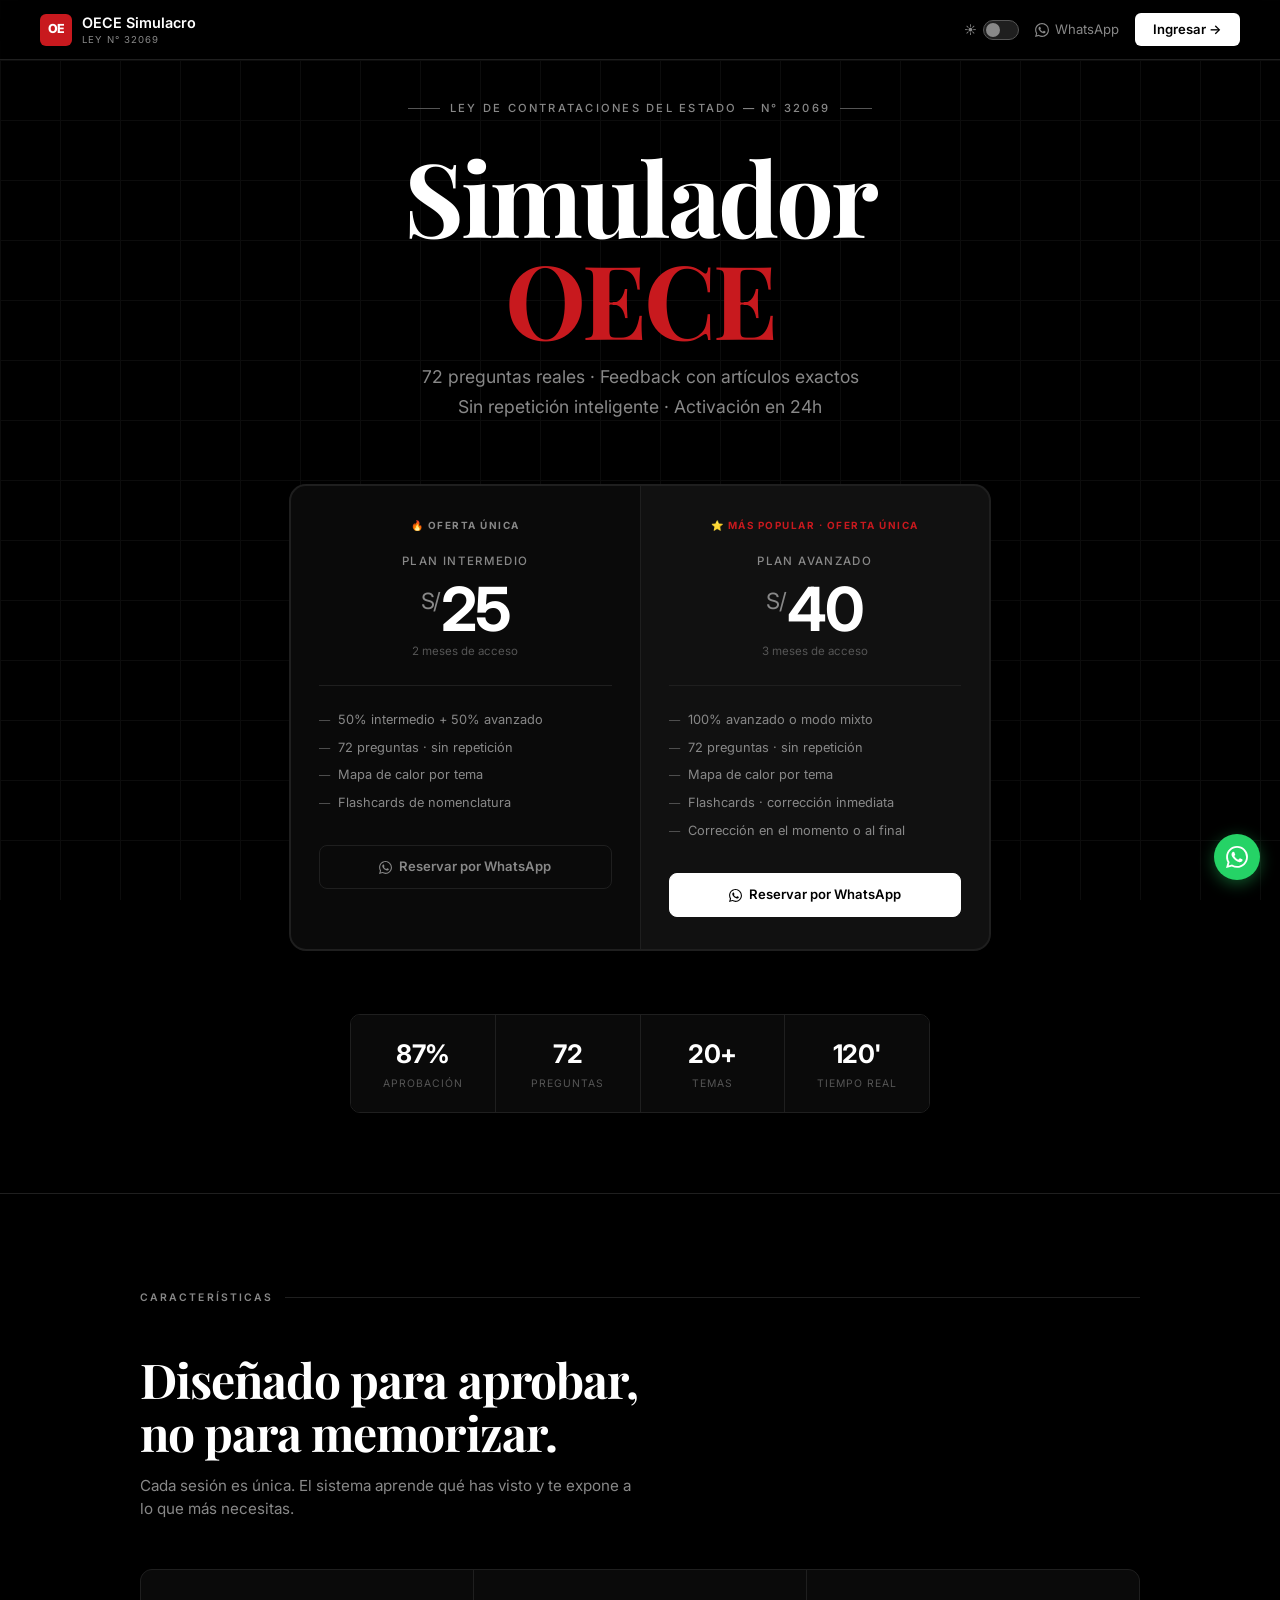
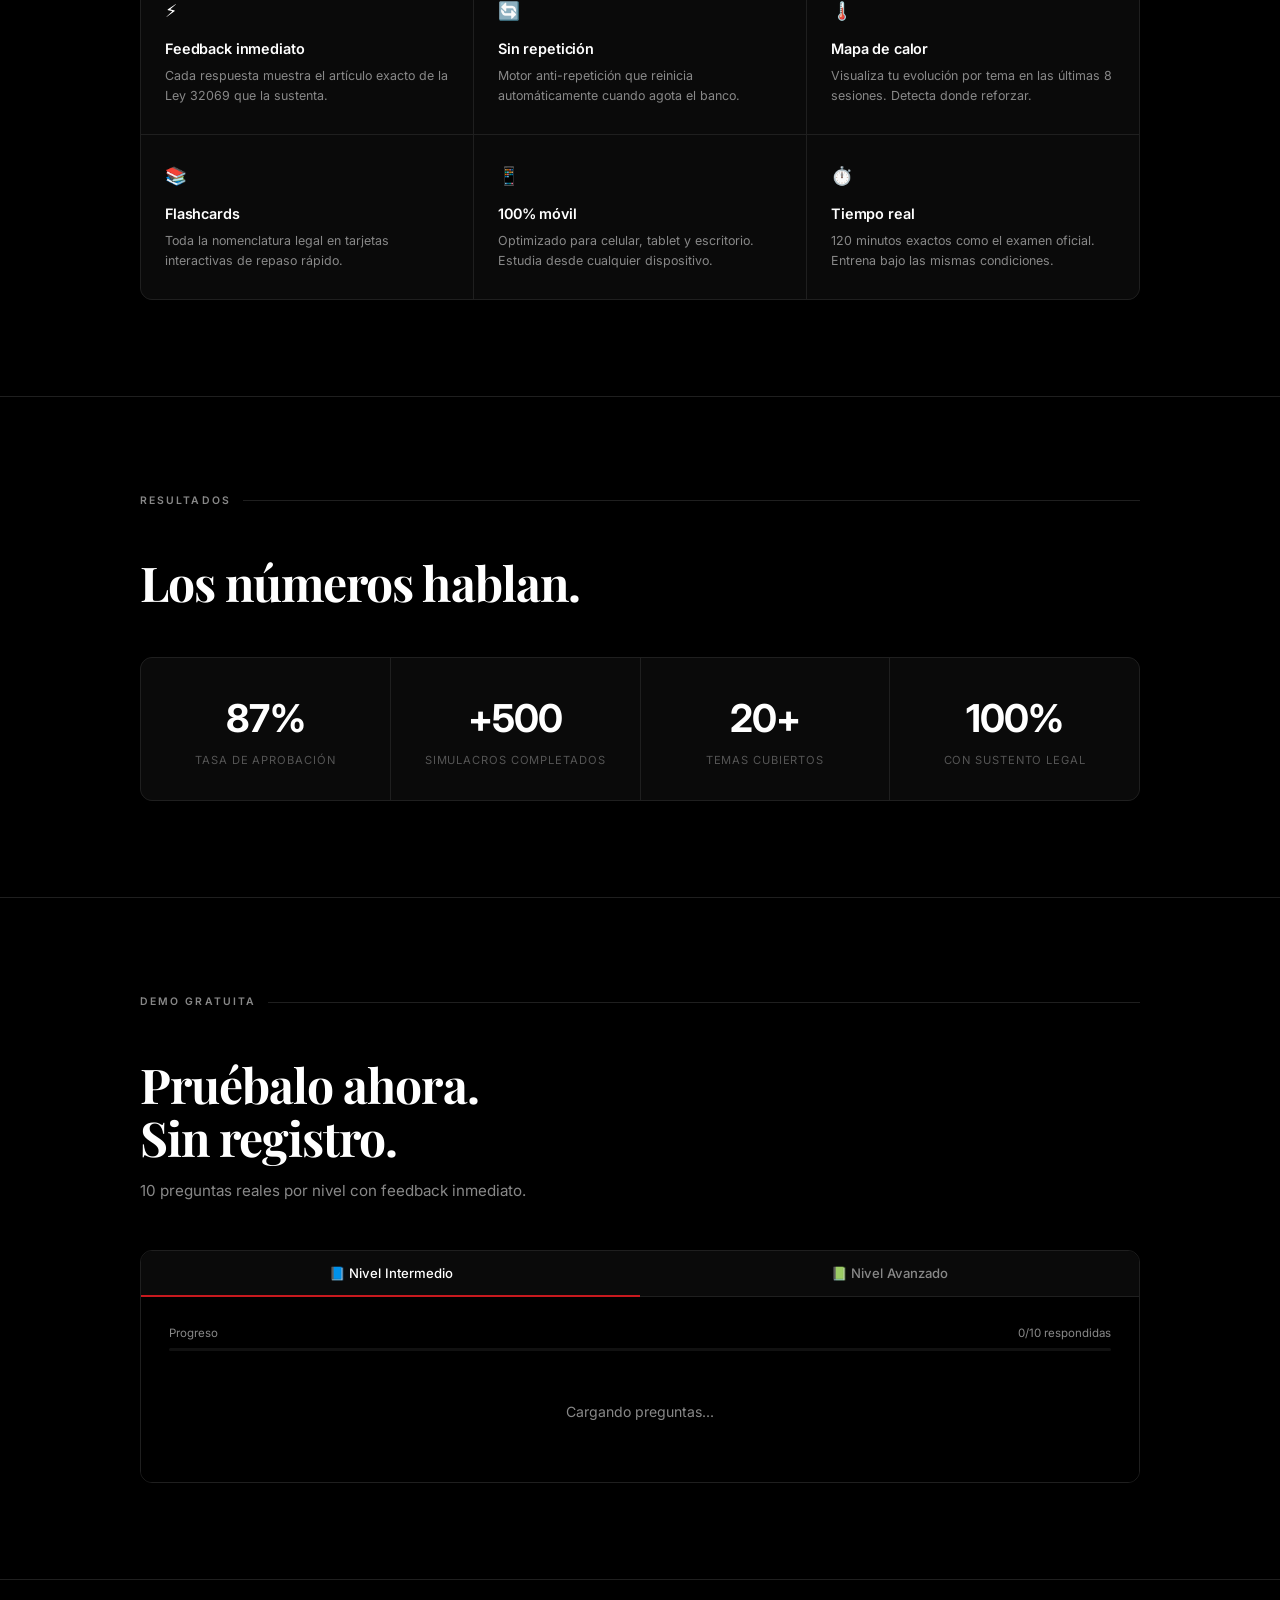
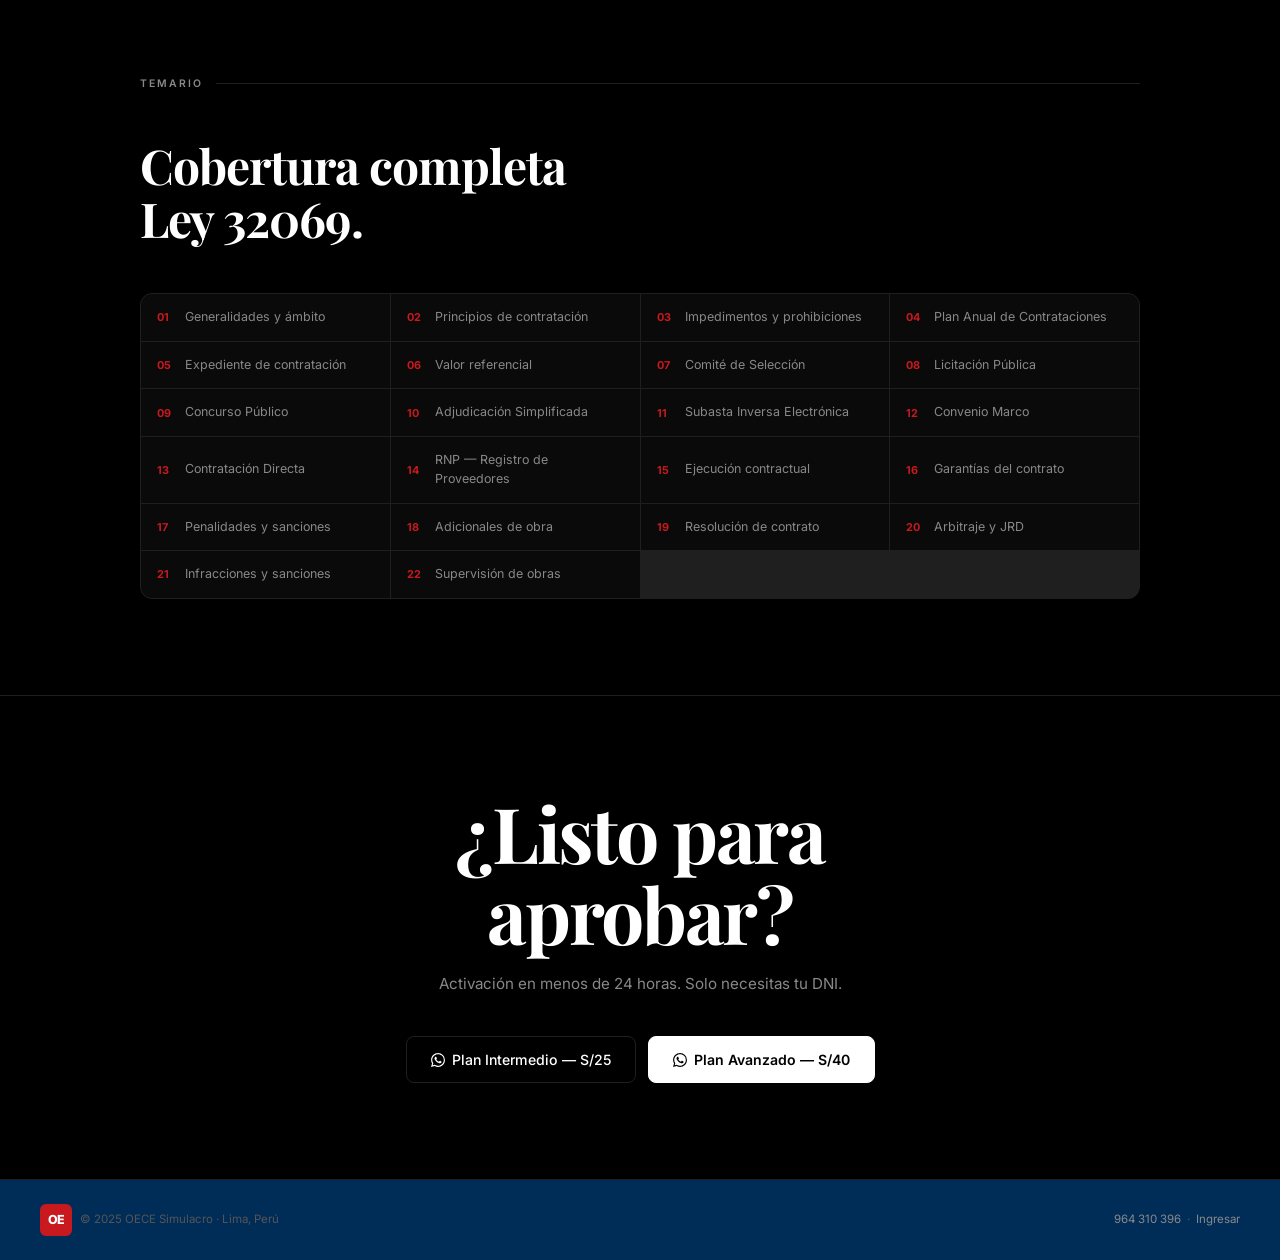
==== commit b26dda89: "Update index.html" ====
--- a/index.html
+++ b/index.html
@@ -1,293 +1,707 @@
 <!DOCTYPE html>
-<html lang="es">
+<html lang="es" data-theme="dark">
 <head>
   <meta charset="UTF-8" />
   <meta name="viewport" content="width=device-width, initial-scale=1.0" />
-  <title>Simulacro OECE — Ley de Contrataciones 32069</title>
-  <meta name="description" content="Prepárate para el examen de la Ley 32069 con simulacros de 72 preguntas. Más de 1000 casos reales. Niveles Intermedio y Avanzado." />
+  <title>OECE Simulacro — Ley 32069</title>
+  <meta name="description" content="Simulador para el examen de certificación OECE — Ley de Contrataciones del Estado N° 32069." />
+  <link rel="preconnect" href="https://fonts.googleapis.com">
+  <link href="https://fonts.googleapis.com/css2?family=Inter:wght@300;400;500;600;700&display=swap" rel="stylesheet">
   <link rel="stylesheet" href="css/styles.css" />
   <style>
-    /* Sobreescrituras específicas de index.html con nueva paleta institucional */
-    .proof-num  { color: #fff; }
-    .proof-label{ color: rgba(255,255,255,0.65); }
-
-    /* Stats del hero — colores claros sobre fondo oscuro */
-    .hsi-num  { color: #fff; }
-    .hsi-label{ color: rgba(255,255,255,0.62); }
-
-    /* Motor — adaptar a fondo claro */
-    .motor-box {
-      background: var(--surface-2);
-      border-color: var(--borde);
-    }
-    .motor-pill {
-      background: var(--surface-3);
-      border-color: var(--borde);
-      color: var(--texto);
-    }
-    .motor-bar-track { background: var(--surface-3); }
-    .motor-divider   { border-color: var(--borde); }
-    .motor-bar-label { color: var(--texto-suave); }
-    .motor-sub       { color: var(--texto-suave); }
-
-    /* Plan Avanzado pill del motor — azul oscuro */
-    .motor-plan-adv .motor-plan-nombre { color: var(--azul-dark); }
-    .motor-plan-adv {
-      background: rgba(0,45,88,0.06);
-      border-color: rgba(0,45,88,0.2);
-    }
-    .motor-plan-int .motor-plan-nombre { color: var(--azul-acc); }
-
-    /* Enlace WhatsApp en footer */
-    footer a { color: var(--azul-acc); }
+    /* ── LANDING xAI-style: negro absoluto, tipografía masiva ── */
+    :root {
+      --xbg:    #000000;
+      --xbg2:   #0A0A0A;
+      --xbg3:   #111111;
+      --xborder:#1F1F1F;
+      --xtext:  #FFFFFF;
+      --xmuted: #888888;
+      --xdim:   #555555;
+      --xred:   #C8191E;
+      --xaccent:#FFFFFF;
+    }
+    [data-theme="light"] {
+      --xbg:    #FFFFFF;
+      --xbg2:   #F8F8F8;
+      --xbg3:   #F0F0F0;
+      --xborder:#E5E5E5;
+      --xtext:  #000000;
+      --xmuted: #666666;
+      --xdim:   #999999;
+      --xaccent:#000000;
+    }
+
+    * { box-sizing: border-box; margin: 0; padding: 0; }
+    html { scroll-behavior: smooth; }
+    body {
+      font-family: 'Inter', system-ui, sans-serif;
+      background: var(--xbg);
+      color: var(--xtext);
+      line-height: 1.5;
+      -webkit-font-smoothing: antialiased;
+      transition: background 0.3s, color 0.3s;
+    }
+
+    /* ── GRID DE FONDO sutil estilo xAI ── */
+    body::before {
+      content: '';
+      position: fixed; inset: 0; z-index: 0; pointer-events: none;
+      background-image:
+        linear-gradient(var(--xborder) 1px, transparent 1px),
+        linear-gradient(90deg, var(--xborder) 1px, transparent 1px);
+      background-size: 60px 60px;
+      opacity: 0.4;
+    }
+    [data-theme="light"] body::before { opacity: 0.25; }
+
+    /* ── NAVBAR ── */
+    .x-nav {
+      position: fixed; top: 0; left: 0; right: 0; z-index: 1000;
+      display: flex; align-items: center; justify-content: space-between;
+      padding: 0 40px; height: 60px;
+      background: rgba(0,0,0,0.85); backdrop-filter: blur(20px);
+      border-bottom: 1px solid var(--xborder);
+      transition: background 0.3s;
+    }
+    [data-theme="light"] .x-nav {
+      background: rgba(255,255,255,0.9);
+    }
+    .x-nav-brand {
+      display: flex; align-items: center; gap: 10px;
+      text-decoration: none;
+    }
+    .x-logo {
+      width: 32px; height: 32px; background: var(--xred);
+      border-radius: 6px; display: flex; align-items: center; justify-content: center;
+      font-weight: 800; font-size: 0.78rem; color: #fff; letter-spacing: -0.5px;
+    }
+    .x-brand-text { font-size: 0.9rem; font-weight: 600; color: var(--xtext); }
+    .x-brand-sub  { font-size: 0.6rem; color: var(--xmuted); letter-spacing: 0.1em; text-transform: uppercase; }
+    .x-nav-right  { display: flex; align-items: center; gap: 16px; }
+
+    /* Toggle compacto */
+    .x-toggle-wrap { display: flex; align-items: center; gap: 6px; }
+    .x-toggle-icon { font-size: 0.75rem; color: var(--xmuted); user-select: none; }
+    .x-toggle {
+      width: 36px; height: 20px; background: var(--xborder);
+      border: 1px solid var(--xdim); border-radius: 20px;
+      cursor: pointer; position: relative; transition: background 0.2s;
+    }
+    .x-toggle::after {
+      content: ''; position: absolute; top: 2px; left: 2px;
+      width: 14px; height: 14px; background: var(--xmuted);
+      border-radius: 50%; transition: transform 0.2s, background 0.2s;
+    }
+    [data-theme="light"] .x-toggle { background: #000; border-color: #000; }
+    [data-theme="light"] .x-toggle::after { transform: translateX(16px); background: #fff; }
+
+    .x-nav-link {
+      font-size: 0.82rem; color: var(--xmuted); text-decoration: none;
+      display: flex; align-items: center; gap: 6px; transition: color 0.2s;
+    }
+    .x-nav-link:hover { color: var(--xtext); }
+    .x-btn-nav {
+      background: var(--xtext); color: var(--xbg);
+      border: none; border-radius: 6px; padding: 7px 18px;
+      font-family: 'Inter', sans-serif; font-size: 0.82rem; font-weight: 600;
+      cursor: pointer; text-decoration: none; transition: opacity 0.2s;
+    }
+    .x-btn-nav:hover { opacity: 0.85; }
+
+    /* ── HERO ── */
+    .x-hero {
+      position: relative; z-index: 1;
+      min-height: 100vh; display: flex; flex-direction: column;
+      align-items: center; justify-content: center;
+      padding: 100px 40px 80px; text-align: center;
+    }
+    .x-eyebrow {
+      font-size: 0.7rem; font-weight: 500; letter-spacing: 0.2em;
+      text-transform: uppercase; color: var(--xmuted);
+      margin-bottom: 28px;
+      display: flex; align-items: center; gap: 10px; justify-content: center;
+    }
+    .x-eyebrow::before, .x-eyebrow::after {
+      content: ''; width: 32px; height: 1px; background: var(--xdim);
+    }
+    .x-hero-title {
+      font-size: clamp(3rem, 8vw, 7rem);
+      font-weight: 700; line-height: 1.0;
+      letter-spacing: -0.03em;
+      color: var(--xtext); margin-bottom: 12px;
+    }
+    .x-hero-title-red { color: var(--xred); }
+    .x-hero-sub {
+      font-size: clamp(0.9rem, 2vw, 1.1rem);
+      color: var(--xmuted); font-weight: 400;
+      max-width: 480px; margin: 0 auto 64px; line-height: 1.7;
+    }
+
+    /* ── PLANES — 2 columnas lado a lado ── */
+    .x-planes {
+      display: grid; grid-template-columns: 1fr 1fr;
+      gap: 1px; /* borde entre cards */
+      background: var(--xborder);
+      border: 1px solid var(--xborder);
+      border-radius: 16px; overflow: hidden;
+      max-width: 700px; width: 100%; margin: 0 auto 64px;
+      box-shadow: 0 0 0 1px var(--xborder), 0 32px 64px rgba(0,0,0,0.4);
+    }
+    [data-theme="light"] .x-planes {
+      box-shadow: 0 0 0 1px var(--xborder), 0 16px 48px rgba(0,0,0,0.1);
+    }
+    .x-plan {
+      background: var(--xbg2);
+      padding: 32px 28px;
+      position: relative;
+      transition: background 0.2s;
+    }
+    .x-plan:hover { background: var(--xbg3); }
+    .x-plan.x-featured { background: var(--xbg3); }
+    .x-plan-tag {
+      font-size: 0.62rem; font-weight: 700; letter-spacing: 0.15em;
+      text-transform: uppercase; color: var(--xmuted);
+      margin-bottom: 20px; display: block;
+    }
+    .x-featured .x-plan-tag { color: var(--xred); }
+    .x-plan-name {
+      font-size: 0.72rem; font-weight: 500; letter-spacing: 0.12em;
+      text-transform: uppercase; color: var(--xmuted); margin-bottom: 8px;
+    }
+    .x-plan-price {
+      font-size: 3.8rem; font-weight: 700; line-height: 1;
+      color: var(--xtext); letter-spacing: -0.03em; margin-bottom: 4px;
+    }
+    .x-plan-price sup {
+      font-size: 1.4rem; vertical-align: super; margin-right: 2px;
+      font-weight: 400; color: var(--xmuted);
+    }
+    .x-plan-dur { font-size: 0.72rem; color: var(--xdim); margin-bottom: 24px; }
+    .x-plan-divider { height: 1px; background: var(--xborder); margin-bottom: 20px; }
+    .x-plan-feats { list-style: none; margin-bottom: 28px; }
+    .x-plan-feats li {
+      font-size: 0.8rem; color: var(--xmuted); padding: 5px 0;
+      display: flex; align-items: flex-start; gap: 8px; line-height: 1.4;
+    }
+    .x-plan-feats li::before { content: '—'; color: var(--xdim); flex-shrink: 0; font-size: 0.7rem; margin-top: 2px; }
+    .x-plan-cta {
+      display: flex; align-items: center; justify-content: center; gap: 7px;
+      width: 100%; padding: 11px; border-radius: 8px;
+      font-family: 'Inter', sans-serif; font-size: 0.82rem; font-weight: 600;
+      border: 1px solid var(--xborder); cursor: pointer; text-decoration: none;
+      transition: all 0.2s; color: var(--xmuted); background: transparent;
+    }
+    .x-plan-cta:hover { border-color: var(--xtext); color: var(--xtext); }
+    .x-plan-cta.x-cta-primary {
+      background: var(--xtext); color: var(--xbg); border-color: var(--xtext);
+    }
+    .x-plan-cta.x-cta-primary:hover { opacity: 0.88; }
+
+    /* ── STATS fila ── */
+    .x-stats {
+      display: flex; gap: 0; justify-content: center;
+      border: 1px solid var(--xborder); border-radius: 10px;
+      overflow: hidden; width: 100%; max-width: 580px;
+      margin: 0 auto;
+    }
+    .x-stat {
+      flex: 1; padding: 20px 16px; text-align: center;
+      border-right: 1px solid var(--xborder); background: var(--xbg2);
+    }
+    .x-stat:last-child { border-right: none; }
+    .x-stat-num   { font-size: 1.6rem; font-weight: 700; color: var(--xtext); letter-spacing: -0.02em; }
+    .x-stat-label { font-size: 0.65rem; color: var(--xdim); text-transform: uppercase; letter-spacing: 0.1em; margin-top: 3px; }
+
+    /* ── SECCIONES ── */
+    .x-section {
+      position: relative; z-index: 1;
+      padding: 96px 40px;
+      border-top: 1px solid var(--xborder);
+    }
+    .x-section-inner { max-width: 1000px; margin: 0 auto; }
+    .x-section-label {
+      font-size: 0.65rem; font-weight: 600; letter-spacing: 0.2em;
+      text-transform: uppercase; color: var(--xmuted);
+      margin-bottom: 48px; display: flex; align-items: center; gap: 12px;
+    }
+    .x-section-label::after { content: ''; flex: 1; height: 1px; background: var(--xborder); }
+    .x-section-title {
+      font-size: clamp(1.8rem, 4vw, 3rem);
+      font-weight: 700; line-height: 1.1; letter-spacing: -0.02em;
+      color: var(--xtext); margin-bottom: 16px;
+    }
+    .x-section-sub {
+      font-size: 0.95rem; color: var(--xmuted); max-width: 500px;
+    }
+
+    /* ── FEATURES GRID xAI ── */
+    .x-features {
+      display: grid; grid-template-columns: repeat(3, 1fr);
+      gap: 1px; background: var(--xborder);
+      border: 1px solid var(--xborder); border-radius: 12px; overflow: hidden;
+      margin-top: 48px;
+    }
+    .x-feature {
+      background: var(--xbg2); padding: 28px 24px;
+      transition: background 0.2s;
+    }
+    .x-feature:hover { background: var(--xbg3); }
+    .x-feature-icon { font-size: 1.1rem; margin-bottom: 14px; display: block; }
+    .x-feature-title {
+      font-size: 0.9rem; font-weight: 600; color: var(--xtext);
+      margin-bottom: 6px; letter-spacing: -0.01em;
+    }
+    .x-feature-desc { font-size: 0.78rem; color: var(--xmuted); line-height: 1.6; }
+
+    /* ── PROOF ── */
+    .x-proof {
+      display: grid; grid-template-columns: repeat(4, 1fr);
+      gap: 1px; background: var(--xborder);
+      border: 1px solid var(--xborder); border-radius: 12px; overflow: hidden;
+      margin-top: 48px;
+    }
+    .x-proof-item {
+      background: var(--xbg2); padding: 32px 24px; text-align: center;
+    }
+    .x-proof-num   { font-size: 2.4rem; font-weight: 700; color: var(--xtext); letter-spacing: -0.03em; }
+    .x-proof-label { font-size: 0.7rem; color: var(--xdim); margin-top: 4px; text-transform: uppercase; letter-spacing: 0.08em; }
+
+    /* ── DEMO ── */
+    .x-demo-wrap {
+      margin-top: 48px;
+      border: 1px solid var(--xborder); border-radius: 12px; overflow: hidden;
+    }
+    .x-demo-tabs {
+      display: flex; border-bottom: 1px solid var(--xborder);
+      background: var(--xbg2);
+    }
+    .x-demo-tab {
+      flex: 1; padding: 14px; border: none; background: transparent;
+      font-family: 'Inter', sans-serif; font-size: 0.82rem; font-weight: 500;
+      color: var(--xmuted); cursor: pointer; transition: all 0.2s;
+      border-bottom: 2px solid transparent; margin-bottom: -1px;
+    }
+    .x-demo-tab.active { color: var(--xtext); border-bottom-color: var(--xred); }
+    .x-demo-body { padding: 28px; background: var(--xbg); }
+
+    /* Reusar estilos demo existentes */
+    .demo-progress-bar-wrap { margin-bottom: 18px; }
+    .demo-progress-info { display: flex; justify-content: space-between; font-size: 0.72rem; color: var(--xmuted); margin-bottom: 5px; }
+    .demo-progress-track { background: var(--xbg3); border-radius: 10px; height: 3px; overflow: hidden; }
+    #demo-progress-bar { height: 100%; background: var(--xred); transition: width 0.4s; width: 0%; }
+    .demo-header { display: flex; justify-content: space-between; align-items: center; margin-bottom: 10px; }
+    .demo-num  { font-size: 0.72rem; color: var(--xdim); }
+    .demo-tema { background: rgba(200,25,30,0.12); color: var(--xred); padding: 2px 9px; border-radius: 4px; font-size: 0.68rem; font-weight: 600; letter-spacing: 0.06em; }
+    .demo-texto { font-size: 0.94rem; line-height: 1.75; margin-bottom: 16px; color: var(--xtext); }
+    .demo-opciones { display: flex; flex-direction: column; gap: 7px; margin-bottom: 14px; }
+    .demo-opcion {
+      display: flex; align-items: center; gap: 10px;
+      background: var(--xbg2); border: 1px solid var(--xborder);
+      border-radius: 8px; padding: 11px 14px;
+      color: var(--xtext); font-family: 'Inter', sans-serif; font-size: 0.85rem;
+      cursor: pointer; transition: all 0.15s; text-align: left;
+    }
+    .demo-opcion:hover:not(:disabled) { border-color: var(--xtext); background: var(--xbg3); }
+    .demo-opcion:disabled { cursor: default; }
+    .demo-correcta   { border-color: #10B981 !important; background: rgba(16,185,129,0.07) !important; }
+    .demo-incorrecta { border-color: #EF4444 !important; background: rgba(239,68,68,0.07)  !important; }
+    .demo-letra {
+      width: 26px; height: 26px; background: var(--xbg3);
+      border: 1px solid var(--xborder);
+      border-radius: 6px; display: flex; align-items: center; justify-content: center;
+      font-weight: 700; font-size: 0.75rem; flex-shrink: 0; color: var(--xmuted);
+    }
+    .demo-feedback { border-radius: 8px; padding: 12px 14px; margin-top: 10px; font-size: 0.82rem; line-height: 1.6; }
+    .demo-fb-correcto   { background: rgba(16,185,129,0.08); border-left: 3px solid #10B981; color: var(--xtext); }
+    .demo-fb-incorrecto { background: rgba(239,68,68,0.08); border-left: 3px solid #EF4444; color: var(--xtext); }
+    .demo-nav { display: flex; justify-content: space-between; align-items: center; margin-top: 16px; flex-wrap: wrap; gap: 8px; }
+    .demo-btn-nav {
+      background: var(--xtext); color: var(--xbg); border: none; border-radius: 6px;
+      padding: 8px 16px; font-family: 'Inter', sans-serif; font-size: 0.8rem;
+      font-weight: 600; cursor: pointer; transition: opacity 0.2s;
+    }
+    .demo-btn-nav:hover { opacity: 0.8; }
+    .demo-score { font-size: 0.78rem; color: var(--xdim); }
+
+    /* ── TEMARIOS ── */
+    .x-temarios {
+      display: grid; grid-template-columns: repeat(auto-fill, minmax(200px, 1fr));
+      gap: 1px; background: var(--xborder);
+      border: 1px solid var(--xborder); border-radius: 12px; overflow: hidden;
+      margin-top: 48px;
+    }
+    .x-temario {
+      background: var(--xbg2); padding: 14px 16px;
+      font-size: 0.78rem; color: var(--xmuted);
+      display: flex; align-items: center; gap: 10px;
+      transition: all 0.15s; cursor: default;
+    }
+    .x-temario:hover { background: var(--xbg3); color: var(--xtext); }
+    .x-temario-num { color: var(--xred); font-weight: 700; font-size: 0.68rem; min-width: 18px; }
+
+    /* ── CTA FINAL ── */
+    .x-cta {
+      position: relative; z-index: 1;
+      padding: 96px 40px; text-align: center;
+      border-top: 1px solid var(--xborder);
+    }
+    .x-cta-title {
+      font-size: clamp(2.4rem, 6vw, 5rem);
+      font-weight: 700; letter-spacing: -0.03em;
+      color: var(--xtext); line-height: 1.05; margin-bottom: 20px;
+    }
+    .x-cta-sub { font-size: 0.95rem; color: var(--xmuted); margin-bottom: 40px; }
+    .x-cta-btns { display: flex; gap: 12px; justify-content: center; flex-wrap: wrap; }
+    .x-btn-outline {
+      background: transparent; color: var(--xtext);
+      border: 1px solid var(--xborder); border-radius: 8px;
+      padding: 12px 24px; font-family: 'Inter', sans-serif; font-size: 0.88rem; font-weight: 500;
+      cursor: pointer; text-decoration: none; transition: all 0.2s;
+      display: inline-flex; align-items: center; gap: 7px;
+    }
+    .x-btn-outline:hover { border-color: var(--xtext); }
+    .x-btn-solid {
+      background: var(--xtext); color: var(--xbg);
+      border: 1px solid var(--xtext); border-radius: 8px;
+      padding: 12px 24px; font-family: 'Inter', sans-serif; font-size: 0.88rem; font-weight: 600;
+      cursor: pointer; text-decoration: none; transition: opacity 0.2s;
+      display: inline-flex; align-items: center; gap: 7px;
+    }
+    .x-btn-solid:hover { opacity: 0.85; }
+
+    /* ── FOOTER ── */
+    .x-footer {
+      position: relative; z-index: 1;
+      border-top: 1px solid var(--xborder);
+      padding: 24px 40px;
+      display: flex; justify-content: space-between; align-items: center;
+      flex-wrap: wrap; gap: 10px;
+    }
+    .x-footer-brand { display: flex; align-items: center; gap: 8px; }
+    .x-footer p { font-size: 0.72rem; color: var(--xdim); }
+    .x-footer a  { color: var(--xmuted); text-decoration: none; }
+    .x-footer a:hover { color: var(--xtext); }
+
+    /* WA float */
+    .x-wa {
+      position: fixed; bottom: 20px; right: 20px; z-index: 999;
+      background: #25D366; color: #fff;
+      width: 46px; height: 46px; border-radius: 50%;
+      display: flex; align-items: center; justify-content: center;
+      text-decoration: none; box-shadow: 0 4px 16px rgba(37,211,102,0.4);
+    }
+
+    /* ── RESPONSIVE ── */
+    @media (max-width: 680px) {
+      .x-nav { padding: 0 16px; }
+      .x-nav-link { display: none; }
+      .x-hero { padding: 80px 20px 60px; }
+      .x-hero-title { font-size: 2.8rem; }
+      .x-planes { grid-template-columns: 1fr; }
+      .x-stats { flex-wrap: wrap; }
+      .x-stat { min-width: 50%; border-bottom: 1px solid var(--xborder); }
+      .x-section { padding: 64px 20px; }
+      .x-features { grid-template-columns: 1fr 1fr; }
+      .x-proof { grid-template-columns: 1fr 1fr; }
+      .x-temarios { grid-template-columns: 1fr 1fr; }
+      .x-cta { padding: 64px 20px; }
+      .x-footer { padding: 20px; flex-direction: column; text-align: center; }
+    }
+    @media (max-width: 420px) {
+      .x-hero-title { font-size: 2.2rem; }
+      .x-features { grid-template-columns: 1fr; }
+    }
   </style>
 </head>
 <body>
 
 <!-- NAVBAR -->
-<nav class="navbar">
-  <a href="index.html" class="navbar-brand">
-    <div class="navbar-logo">OE</div>
+<nav class="x-nav">
+  <a href="index.html" class="x-nav-brand">
+    <div class="x-logo">OE</div>
     <div>
-      <div class="navbar-title">OECE Simulacro</div>
-      <div class="navbar-subtitle">Ley 32069</div>
+      <div class="x-brand-text">OECE Simulacro</div>
+      <div class="x-brand-sub">Ley N° 32069</div>
     </div>
   </a>
-  <div class="navbar-actions">
-    <a href="https://wa.me/51964310396?text=Hola,%20quiero%20info%20sobre%20el%20simulacro%20OECE" target="_blank" class="btn-secondary">💬 WhatsApp</a>
-    <a href="login.html" class="btn-primary">Ingresar</a>
+  <div class="x-nav-right">
+    <div class="x-toggle-wrap">
+      <span class="x-toggle-icon" id="theme-icon">☀️</span>
+      <button class="x-toggle" id="theme-toggle" title="Modo claro / oscuro"></button>
+    </div>
+    <a href="https://wa.me/51964310396" target="_blank" class="x-nav-link">
+      <svg width="14" height="14" viewBox="0 0 24 24" fill="currentColor"><path d="M17.472 14.382c-.297-.149-1.758-.867-2.03-.967-.273-.099-.471-.148-.67.15-.197.297-.767.966-.94 1.164-.173.199-.347.223-.644.075-.297-.15-1.255-.463-2.39-1.475-.883-.788-1.48-1.761-1.653-2.059-.173-.297-.018-.458.13-.606.134-.133.298-.347.446-.52.149-.174.198-.298.298-.497.099-.198.05-.371-.025-.52-.075-.149-.669-1.612-.916-2.207-.242-.579-.487-.5-.669-.51-.173-.008-.371-.01-.57-.01-.198 0-.52.074-.792.372-.272.297-1.04 1.016-1.04 2.479 0 1.462 1.065 2.875 1.213 3.074.149.198 2.096 3.2 5.077 4.487.709.306 1.262.489 1.694.625.712.227 1.36.195 1.871.118.571-.085 1.758-.719 2.006-1.413.248-.694.248-1.289.173-1.413-.074-.124-.272-.198-.57-.347m-5.421 7.403h-.004a9.87 9.87 0 01-5.031-1.378l-.361-.214-3.741.982.998-3.648-.235-.374a9.86 9.86 0 01-1.51-5.26c.001-5.45 4.436-9.884 9.888-9.884 2.64 0 5.122 1.03 6.988 2.898a9.825 9.825 0 012.893 6.994c-.003 5.45-4.437 9.884-9.885 9.884m8.413-18.297A11.815 11.815 0 0012.05 0C5.495 0 .16 5.335.157 11.892c0 2.096.547 4.142 1.588 5.945L.057 24l6.305-1.654a11.882 11.882 0 005.683 1.448h.005c6.554 0 11.89-5.335 11.893-11.893a11.821 11.821 0 00-3.48-8.413z"/></svg>
+      WhatsApp
+    </a>
+    <a href="login.html" class="x-btn-nav">Ingresar →</a>
   </div>
 </nav>
 
-<!-- HERO — planes visibles de inmediato + texto directo -->
-<section class="hero-section">
-  <div style="position:relative; z-index:1; max-width:880px; margin:0 auto;">
-
-    <!-- Badge -->
-    <div class="hero-badge">⚖️ Ley de Contrataciones del Estado N° 32069</div>
-
-    <!-- Título corto -->
-    <h1 class="hero-title" style="margin-top:16px;">
-      El simulacro que te lleva<br>
-      a <span class="gradient-text">aprobar la certificación</span>
-    </h1>
-    <p class="hero-subtitle" style="margin-bottom:32px;">
-      72 preguntas · Casos reales · Feedback con artículos exactos de la Ley.
-    </p>
-
-    <!-- PLANES directamente aquí -->
-    <div class="planes-grid" style="margin-bottom:32px;">
-
-      <div class="plan-card">
-        <div class="plan-nombre">Plan Intermedio</div>
-        <div class="plan-precio"><span>S/</span>35</div>
-        <div class="plan-duracion">2 meses de acceso</div>
-        <ul class="plan-features">
-          <li>60% intermedio + 40% avanzado</li>
-          <li>72 preguntas · sin repetición</li>
-          <li>Mapa de calor por tema</li>
-          <li>Flashcards + citas legales</li>
-        </ul>
-        <a href="https://wa.me/51964310396?text=Hola,%20quiero%20el%20Plan%20Intermedio%20S/35%20-%20Ley%2032069" target="_blank" class="btn-secondary" style="width:100%; justify-content:center;">
-          💬 Inscribirme ahora
-        </a>
-      </div>
-
-      <div class="plan-card featured">
-        <div class="plan-badge">⭐ MÁS POPULAR</div>
-        <div class="plan-nombre">Plan Avanzado</div>
-        <div class="plan-precio"><span>S/</span>50</div>
-        <div class="plan-duracion">3 meses de acceso</div>
-        <ul class="plan-features">
-          <li>100% avanzado o modo mixto — tú eliges</li>
-          <li>72 preguntas · sin repetición</li>
-          <li>Mapa de calor por tema</li>
-          <li>Flashcards + citas legales</li>
-          <li>Corrección en el momento o al final</li>
-        </ul>
-        <a href="https://wa.me/51964310396?text=Hola,%20quiero%20el%20Plan%20Avanzado%20S/50%20-%20Ley%2032069" target="_blank" class="btn-gold" style="width:100%; justify-content:center;">
-          💬 Inscribirme ahora
-        </a>
-      </div>
-
-    </div>
-
-    <!-- Stats debajo de los planes -->
-    <div class="hero-stats-inline">
-      <div class="hsi-card">
-        <span class="hsi-num">87%</span>
-        <span class="hsi-label">Tasa de aprobación</span>
-      </div>
-      <div class="hsi-card">
-        <span class="hsi-num">+1,000</span>
-        <span class="hsi-label">Casos reales</span>
-      </div>
-      <div class="hsi-card">
-        <span class="hsi-num">20+</span>
-        <span class="hsi-label">Temas de la Ley</span>
-      </div>
-      <div class="hsi-card">
-        <span class="hsi-num">100%</span>
-        <span class="hsi-label">Con sustento legal</span>
-      </div>
-    </div>
-
-    <div class="hero-cta-group" style="margin-top:28px; margin-bottom:0;">
-      <a href="#demo" class="btn-secondary" style="font-size:1rem;">Ver demo gratis →</a>
-    </div>
-
+<!-- HERO -->
+<section class="x-hero">
+  <div class="x-eyebrow">Ley de Contrataciones del Estado — N° 32069</div>
+
+  <h1 class="x-hero-title">
+    Simulador<br>
+    <span class="x-hero-title-red">OECE</span>
+  </h1>
+
+  <p class="x-hero-sub">
+    72 preguntas reales · Feedback con artículos exactos<br>
+    Sin repetición inteligente · Activación en 24h
+  </p>
+
+  <!-- PLANES -->
+  <div class="x-planes">
+
+    <div class="x-plan">
+      <span class="x-plan-tag">🔥 Oferta única</span>
+      <div class="x-plan-name">Plan Intermedio</div>
+      <div class="x-plan-price"><sup>S/</sup>25</div>
+      <div class="x-plan-dur">2 meses de acceso</div>
+      <div class="x-plan-divider"></div>
+      <ul class="x-plan-feats">
+        <li>50% intermedio + 50% avanzado</li>
+        <li>72 preguntas · sin repetición</li>
+        <li>Mapa de calor por tema</li>
+        <li>Flashcards de nomenclatura</li>
+      </ul>
+      <a href="https://wa.me/51964310396?text=Hola,%20quiero%20el%20Plan%20Intermedio%20S/25%20-%20Ley%2032069"
+         target="_blank" class="x-plan-cta">
+        <svg width="13" height="13" viewBox="0 0 24 24" fill="currentColor"><path d="M17.472 14.382c-.297-.149-1.758-.867-2.03-.967-.273-.099-.471-.148-.67.15-.197.297-.767.966-.94 1.164-.173.199-.347.223-.644.075-.297-.15-1.255-.463-2.39-1.475-.883-.788-1.48-1.761-1.653-2.059-.173-.297-.018-.458.13-.606.134-.133.298-.347.446-.52.149-.174.198-.298.298-.497.099-.198.05-.371-.025-.52-.075-.149-.669-1.612-.916-2.207-.242-.579-.487-.5-.669-.51-.173-.008-.371-.01-.57-.01-.198 0-.52.074-.792.372-.272.297-1.04 1.016-1.04 2.479 0 1.462 1.065 2.875 1.213 3.074.149.198 2.096 3.2 5.077 4.487.709.306 1.262.489 1.694.625.712.227 1.36.195 1.871.118.571-.085 1.758-.719 2.006-1.413.248-.694.248-1.289.173-1.413-.074-.124-.272-.198-.57-.347m-5.421 7.403h-.004a9.87 9.87 0 01-5.031-1.378l-.361-.214-3.741.982.998-3.648-.235-.374a9.86 9.86 0 01-1.51-5.26c.001-5.45 4.436-9.884 9.888-9.884 2.64 0 5.122 1.03 6.988 2.898a9.825 9.825 0 012.893 6.994c-.003 5.45-4.437 9.884-9.885 9.884m8.413-18.297A11.815 11.815 0 0012.05 0C5.495 0 .16 5.335.157 11.892c0 2.096.547 4.142 1.588 5.945L.057 24l6.305-1.654a11.882 11.882 0 005.683 1.448h.005c6.554 0 11.89-5.335 11.893-11.893a11.821 11.821 0 00-3.48-8.413z"/></svg>
+        Reservar por WhatsApp
+      </a>
+    </div>
+
+    <div class="x-plan x-featured">
+      <span class="x-plan-tag">⭐ Más popular · Oferta única</span>
+      <div class="x-plan-name">Plan Avanzado</div>
+      <div class="x-plan-price"><sup>S/</sup>40</div>
+      <div class="x-plan-dur">3 meses de acceso</div>
+      <div class="x-plan-divider"></div>
+      <ul class="x-plan-feats">
+        <li>100% avanzado o modo mixto</li>
+        <li>72 preguntas · sin repetición</li>
+        <li>Mapa de calor por tema</li>
+        <li>Flashcards · corrección inmediata</li>
+        <li>Corrección en el momento o al final</li>
+      </ul>
+      <a href="https://wa.me/51964310396?text=Hola,%20quiero%20el%20Plan%20Avanzado%20S/40%20-%20Ley%2032069"
+         target="_blank" class="x-plan-cta x-cta-primary">
+        <svg width="13" height="13" viewBox="0 0 24 24" fill="currentColor"><path d="M17.472 14.382c-.297-.149-1.758-.867-2.03-.967-.273-.099-.471-.148-.67.15-.197.297-.767.966-.94 1.164-.173.199-.347.223-.644.075-.297-.15-1.255-.463-2.39-1.475-.883-.788-1.48-1.761-1.653-2.059-.173-.297-.018-.458.13-.606.134-.133.298-.347.446-.52.149-.174.198-.298.298-.497.099-.198.05-.371-.025-.52-.075-.149-.669-1.612-.916-2.207-.242-.579-.487-.5-.669-.51-.173-.008-.371-.01-.57-.01-.198 0-.52.074-.792.372-.272.297-1.04 1.016-1.04 2.479 0 1.462 1.065 2.875 1.213 3.074.149.198 2.096 3.2 5.077 4.487.709.306 1.262.489 1.694.625.712.227 1.36.195 1.871.118.571-.085 1.758-.719 2.006-1.413.248-.694.248-1.289.173-1.413-.074-.124-.272-.198-.57-.347m-5.421 7.403h-.004a9.87 9.87 0 01-5.031-1.378l-.361-.214-3.741.982.998-3.648-.235-.374a9.86 9.86 0 01-1.51-5.26c.001-5.45 4.436-9.884 9.888-9.884 2.64 0 5.122 1.03 6.988 2.898a9.825 9.825 0 012.893 6.994c-.003 5.45-4.437 9.884-9.885 9.884m8.413-18.297A11.815 11.815 0 0012.05 0C5.495 0 .16 5.335.157 11.892c0 2.096.547 4.142 1.588 5.945L.057 24l6.305-1.654a11.882 11.882 0 005.683 1.448h.005c6.554 0 11.89-5.335 11.893-11.893a11.821 11.821 0 00-3.48-8.413z"/></svg>
+        Reservar por WhatsApp
+      </a>
+    </div>
+
+  </div>
+
+  <!-- STATS -->
+  <div class="x-stats">
+    <div class="x-stat">
+      <div class="x-stat-num">87%</div>
+      <div class="x-stat-label">Aprobación</div>
+    </div>
+    <div class="x-stat">
+      <div class="x-stat-num">72</div>
+      <div class="x-stat-label">Preguntas</div>
+    </div>
+    <div class="x-stat">
+      <div class="x-stat-num">20+</div>
+      <div class="x-stat-label">Temas</div>
+    </div>
+    <div class="x-stat">
+      <div class="x-stat-num">120'</div>
+      <div class="x-stat-label">Tiempo real</div>
+    </div>
   </div>
 </section>
 
-<!-- MOTOR DE ALEATORIEDAD -->
-<section class="section" id="motor">
-  <h2 class="section-title">¿Cómo funciona el motor de preguntas?</h2>
-  <div class="divider-gold"></div>
-  <p class="section-sub">No es un examen fijo. Cada simulacro es único — el sistema elige y mezcla inteligentemente según tu plan.</p>
-
-  <div class="motor-box">
-    <div class="motor-header">
-      <div class="motor-icon">⚙️</div>
-      <div>
-        <div class="motor-title">Motor de Aleatoriedad Inteligente</div>
-        <div class="motor-sub">Anti-repetición · Mezcla por plan · Ciclo automático</div>
-      </div>
-    </div>
-    <div class="motor-pills">
-      <div class="motor-pill"><div class="motor-pill-dot" style="background:var(--verde);"></div> Sin repetición por sesión</div>
-      <div class="motor-pill"><div class="motor-pill-dot" style="background:var(--azul-acc);"></div> Banco separado por nivel</div>
-      <div class="motor-pill"><div class="motor-pill-dot" style="background:var(--azul-dark);"></div> Reinicio automático al agotar</div>
-      <div class="motor-pill"><div class="motor-pill-dot" style="background:var(--rojo);"></div> Orden aleatorio cada vez</div>
-    </div>
-    <hr class="motor-divider">
-    <div class="motor-planes">
-      <div class="motor-plan motor-plan-int">
-        <div class="motor-plan-nombre">📘 Plan Intermedio — S/35</div>
-        <div class="motor-bar-row">
-          <span class="motor-bar-label">Intermedio</span>
-          <div class="motor-bar-track"><div class="motor-bar-fill" style="width:60%; background:var(--azul-acc);"></div></div>
-          <span class="motor-bar-pct" style="color:var(--azul-acc);">60%</span>
+<!-- FEATURES -->
+<section class="x-section">
+  <div class="x-section-inner">
+    <div class="x-section-label">Características</div>
+    <h2 class="x-section-title">Diseñado para aprobar,<br>no para memorizar.</h2>
+    <p class="x-section-sub">Cada sesión es única. El sistema aprende qué has visto y te expone a lo que más necesitas.</p>
+    <div class="x-features">
+      <div class="x-feature">
+        <span class="x-feature-icon">⚡</span>
+        <div class="x-feature-title">Feedback inmediato</div>
+        <div class="x-feature-desc">Cada respuesta muestra el artículo exacto de la Ley 32069 que la sustenta.</div>
+      </div>
+      <div class="x-feature">
+        <span class="x-feature-icon">🔄</span>
+        <div class="x-feature-title">Sin repetición</div>
+        <div class="x-feature-desc">Motor anti-repetición que reinicia automáticamente cuando agota el banco.</div>
+      </div>
+      <div class="x-feature">
+        <span class="x-feature-icon">🌡️</span>
+        <div class="x-feature-title">Mapa de calor</div>
+        <div class="x-feature-desc">Visualiza tu evolución por tema en las últimas 8 sesiones. Detecta donde reforzar.</div>
+      </div>
+      <div class="x-feature">
+        <span class="x-feature-icon">📚</span>
+        <div class="x-feature-title">Flashcards</div>
+        <div class="x-feature-desc">Toda la nomenclatura legal en tarjetas interactivas de repaso rápido.</div>
+      </div>
+      <div class="x-feature">
+        <span class="x-feature-icon">📱</span>
+        <div class="x-feature-title">100% móvil</div>
+        <div class="x-feature-desc">Optimizado para celular, tablet y escritorio. Estudia desde cualquier dispositivo.</div>
+      </div>
+      <div class="x-feature">
+        <span class="x-feature-icon">⏱️</span>
+        <div class="x-feature-title">Tiempo real</div>
+        <div class="x-feature-desc">120 minutos exactos como el examen oficial. Entrena bajo las mismas condiciones.</div>
+      </div>
+    </div>
+  </div>
+</section>
+
+<!-- PROOF -->
+<section class="x-section">
+  <div class="x-section-inner">
+    <div class="x-section-label">Resultados</div>
+    <h2 class="x-section-title">Los números hablan.</h2>
+    <div class="x-proof">
+      <div class="x-proof-item">
+        <div class="x-proof-num">87%</div>
+        <div class="x-proof-label">Tasa de aprobación</div>
+      </div>
+      <div class="x-proof-item">
+        <div class="x-proof-num">+500</div>
+        <div class="x-proof-label">Simulacros completados</div>
+      </div>
+      <div class="x-proof-item">
+        <div class="x-proof-num">20+</div>
+        <div class="x-proof-label">Temas cubiertos</div>
+      </div>
+      <div class="x-proof-item">
+        <div class="x-proof-num">100%</div>
+        <div class="x-proof-label">Con sustento legal</div>
+      </div>
+    </div>
+  </div>
+</section>
+
+<!-- DEMO -->
+<section class="x-section" id="demo">
+  <div class="x-section-inner">
+    <div class="x-section-label">Demo gratuita</div>
+    <h2 class="x-section-title">Pruébalo ahora.<br>Sin registro.</h2>
+    <p class="x-section-sub">10 preguntas reales por nivel con feedback inmediato.</p>
+    <div class="x-demo-wrap">
+      <div class="x-demo-tabs">
+        <button class="x-demo-tab active" id="demo-tab-intermedio">📘 Nivel Intermedio</button>
+        <button class="x-demo-tab" id="demo-tab-avanzado">📗 Nivel Avanzado</button>
+      </div>
+      <div class="x-demo-body">
+        <div class="demo-progress-bar-wrap">
+          <div class="demo-progress-info">
+            <span>Progreso</span>
+            <span id="demo-progress-label">0/10 respondidas</span>
+          </div>
+          <div class="demo-progress-track"><div id="demo-progress-bar"></div></div>
         </div>
-        <div class="motor-bar-row">
-          <span class="motor-bar-label">Avanzado</span>
-          <div class="motor-bar-track"><div class="motor-bar-fill" style="width:40%; background:var(--azul-dark);"></div></div>
-          <span class="motor-bar-pct" style="color:var(--azul-dark);">40%</span>
+        <div id="demo-pregunta-container">
+          <p style="text-align:center; padding:32px; color:var(--xmuted); font-size:0.88rem;">Cargando preguntas...</p>
         </div>
-        <p style="font-size:0.75rem; color:var(--texto-suave); margin-top:10px; line-height:1.5;">~43 preguntas intermedio + ~29 avanzado. Composición fija, orden siempre aleatorio.</p>
-      </div>
-      <div class="motor-plan motor-plan-adv">
-        <div class="motor-plan-nombre">📗 Plan Avanzado — S/50</div>
-        <div class="motor-bar-row">
-          <span class="motor-bar-label">Modo puro</span>
-          <div class="motor-bar-track"><div class="motor-bar-fill" style="width:100%; background:var(--azul-dark);"></div></div>
-          <span class="motor-bar-pct" style="color:var(--azul-dark);">100%</span>
-        </div>
-        <div class="motor-bar-row">
-          <span class="motor-bar-label">Modo mixto</span>
-          <div class="motor-bar-track"><div class="motor-bar-fill" style="width:62%; background:rgba(0,45,88,0.5);"></div></div>
-          <span class="motor-bar-pct" style="color:var(--azul-dark);">~62%</span>
-        </div>
-        <p style="font-size:0.75rem; color:var(--texto-suave); margin-top:10px; line-height:1.5;">Tú eliges: 72 preguntas 100% avanzado, o modo mixto con variación aleatoria cada sesión.</p>
       </div>
     </div>
   </div>
 </section>
 
-<!-- SOCIAL PROOF -->
-<section class="section section-alt" id="stats">
-  <div class="social-proof">
-    <h2>Resultados que hablan por sí solos</h2>
-    <div class="divider-gold"></div>
-    <p class="section-sub" style="margin-bottom:0; color:rgba(255,255,255,0.7);">Alumnos que practicaron con nuestro simulacro antes del examen oficial</p>
-    <div class="proof-grid">
-      <div class="proof-item"><span class="proof-num">87%</span><span class="proof-label">Tasa de aprobación</span></div>
-      <div class="proof-item"><span class="proof-num">+500</span><span class="proof-label">Simulacros completados</span></div>
-      <div class="proof-item"><span class="proof-num">20+</span><span class="proof-label">Temas de la Ley 32069</span></div>
-      <div class="proof-item"><span class="proof-num">100%</span><span class="proof-label">Preguntas con sustento legal</span></div>
+<!-- TEMARIOS -->
+<section class="x-section" id="temarios">
+  <div class="x-section-inner">
+    <div class="x-section-label">Temario</div>
+    <h2 class="x-section-title">Cobertura completa<br>Ley 32069.</h2>
+    <div class="x-temarios">
+      <div class="x-temario"><span class="x-temario-num">01</span>Generalidades y ámbito</div>
+      <div class="x-temario"><span class="x-temario-num">02</span>Principios de contratación</div>
+      <div class="x-temario"><span class="x-temario-num">03</span>Impedimentos y prohibiciones</div>
+      <div class="x-temario"><span class="x-temario-num">04</span>Plan Anual de Contrataciones</div>
+      <div class="x-temario"><span class="x-temario-num">05</span>Expediente de contratación</div>
+      <div class="x-temario"><span class="x-temario-num">06</span>Valor referencial</div>
+      <div class="x-temario"><span class="x-temario-num">07</span>Comité de Selección</div>
+      <div class="x-temario"><span class="x-temario-num">08</span>Licitación Pública</div>
+      <div class="x-temario"><span class="x-temario-num">09</span>Concurso Público</div>
+      <div class="x-temario"><span class="x-temario-num">10</span>Adjudicación Simplificada</div>
+      <div class="x-temario"><span class="x-temario-num">11</span>Subasta Inversa Electrónica</div>
+      <div class="x-temario"><span class="x-temario-num">12</span>Convenio Marco</div>
+      <div class="x-temario"><span class="x-temario-num">13</span>Contratación Directa</div>
+      <div class="x-temario"><span class="x-temario-num">14</span>RNP — Registro de Proveedores</div>
+      <div class="x-temario"><span class="x-temario-num">15</span>Ejecución contractual</div>
+      <div class="x-temario"><span class="x-temario-num">16</span>Garantías del contrato</div>
+      <div class="x-temario"><span class="x-temario-num">17</span>Penalidades y sanciones</div>
+      <div class="x-temario"><span class="x-temario-num">18</span>Adicionales de obra</div>
+      <div class="x-temario"><span class="x-temario-num">19</span>Resolución de contrato</div>
+      <div class="x-temario"><span class="x-temario-num">20</span>Arbitraje y JRD</div>
+      <div class="x-temario"><span class="x-temario-num">21</span>Infracciones y sanciones</div>
+      <div class="x-temario"><span class="x-temario-num">22</span>Supervisión de obras</div>
     </div>
   </div>
 </section>
 
-<!-- DEMO INTERACTIVA -->
-<section class="section" id="demo">
-  <h2 class="section-title">Demo interactiva gratuita</h2>
-  <div class="divider-gold"></div>
-  <p class="section-sub">10 preguntas por nivel con feedback y sustento legal inmediato. Sin registro.</p>
-
-  <div class="demo-container">
-    <div class="demo-tabs">
-      <button class="demo-tab-btn active" id="demo-tab-intermedio">📘 Nivel Intermedio</button>
-      <button class="demo-tab-btn" id="demo-tab-avanzado">📗 Nivel Avanzado</button>
-    </div>
-    <div class="demo-body">
-      <div class="demo-progress-bar-wrap">
-        <div class="demo-progress-info">
-          <span>Progreso</span>
-          <span id="demo-progress-label">0/10 respondidas</span>
-        </div>
-        <div class="demo-progress-track">
-          <div id="demo-progress-bar"></div>
-        </div>
-      </div>
-      <div id="demo-pregunta-container">
-        <p style="text-align:center; color:var(--texto-suave); padding:40px;">Cargando preguntas...</p>
-      </div>
-    </div>
-  </div>
-</section>
-
-<!-- TEMARIOS -->
-<section class="section section-alt" id="temarios">
-  <h2 class="section-title">Temario completo</h2>
-  <div class="divider-gold"></div>
-  <p class="section-sub">Todos los temas de la Ley 32069 cubiertos con preguntas reales.</p>
-  <div class="temarios-grid">
-    <div class="temario-item"><span class="temario-num">01</span> Generalidades y ámbito de aplicación</div>
-    <div class="temario-item"><span class="temario-num">02</span> Principios de la contratación</div>
-    <div class="temario-item"><span class="temario-num">03</span> Impedimentos y prohibiciones</div>
-    <div class="temario-item"><span class="temario-num">04</span> Plan Anual de Contrataciones (PAC)</div>
-    <div class="temario-item"><span class="temario-num">05</span> Expediente de contratación</div>
-    <div class="temario-item"><span class="temario-num">06</span> Valor referencial y estudio de mercado</div>
-    <div class="temario-item"><span class="temario-num">07</span> Comité de Selección</div>
-    <div class="temario-item"><span class="temario-num">08</span> Licitación Pública</div>
-    <div class="temario-item"><span class="temario-num">09</span> Concurso Público</div>
-    <div class="temario-item"><span class="temario-num">10</span> Adjudicación Simplificada</div>
-    <div class="temario-item"><span class="temario-num">11</span> Subasta Inversa Electrónica</div>
-    <div class="temario-item"><span class="temario-num">12</span> Convenio Marco</div>
-    <div class="temario-item"><span class="temario-num">13</span> Contratación Directa</div>
-    <div class="temario-item"><span class="temario-num">14</span> Registro Nacional de Proveedores</div>
-    <div class="temario-item"><span class="temario-num">15</span> Ejecución contractual</div>
-    <div class="temario-item"><span class="temario-num">16</span> Garantías del contrato</div>
-    <div class="temario-item"><span class="temario-num">17</span> Penalidades y sanciones</div>
-    <div class="temario-item"><span class="temario-num">18</span> Adicionales de obra</div>
-    <div class="temario-item"><span class="temario-num">19</span> Resolución de contrato</div>
-    <div class="temario-item"><span class="temario-num">20</span> Arbitraje y JRD (Dispute Board)</div>
-    <div class="temario-item"><span class="temario-num">21</span> Infracciones y sanciones</div>
-    <div class="temario-item"><span class="temario-num">22</span> Supervisión de obras</div>
-  </div>
-</section>
-
 <!-- CTA FINAL -->
-<section class="section">
-  <div class="cta-final">
-    <h2 style="margin-bottom:16px; color:#fff;">¿Listo para aprobar?</h2>
-    <p style="font-size:1.05rem; color:rgba(255,255,255,0.8); max-width:500px; margin:0 auto 32px; line-height:1.7;">
-      Escríbenos ahora y te activamos tu cuenta en menos de 24 horas. Solo necesitas tu DNI.
-    </p>
-    <a href="https://wa.me/51964310396?text=Hola,%20quiero%20inscribirme%20al%20simulacro%20OECE%20Ley%2032069"
-       target="_blank" class="btn-primary" style="font-size:1.05rem; padding:16px 40px;">
-      💬 Escribir al WhatsApp ahora
+<div class="x-cta">
+  <h2 class="x-cta-title">¿Listo para<br>aprobar?</h2>
+  <p class="x-cta-sub">Activación en menos de 24 horas. Solo necesitas tu DNI.</p>
+  <div class="x-cta-btns">
+    <a href="https://wa.me/51964310396?text=Hola,%20quiero%20el%20Plan%20Intermedio%20S/25%20-%20Ley%2032069" target="_blank" class="x-btn-outline">
+      <svg width="14" height="14" viewBox="0 0 24 24" fill="currentColor"><path d="M17.472 14.382c-.297-.149-1.758-.867-2.03-.967-.273-.099-.471-.148-.67.15-.197.297-.767.966-.94 1.164-.173.199-.347.223-.644.075-.297-.15-1.255-.463-2.39-1.475-.883-.788-1.48-1.761-1.653-2.059-.173-.297-.018-.458.13-.606.134-.133.298-.347.446-.52.149-.174.198-.298.298-.497.099-.198.05-.371-.025-.52-.075-.149-.669-1.612-.916-2.207-.242-.579-.487-.5-.669-.51-.173-.008-.371-.01-.57-.01-.198 0-.52.074-.792.372-.272.297-1.04 1.016-1.04 2.479 0 1.462 1.065 2.875 1.213 3.074.149.198 2.096 3.2 5.077 4.487.709.306 1.262.489 1.694.625.712.227 1.36.195 1.871.118.571-.085 1.758-.719 2.006-1.413.248-.694.248-1.289.173-1.413-.074-.124-.272-.198-.57-.347m-5.421 7.403h-.004a9.87 9.87 0 01-5.031-1.378l-.361-.214-3.741.982.998-3.648-.235-.374a9.86 9.86 0 01-1.51-5.26c.001-5.45 4.436-9.884 9.888-9.884 2.64 0 5.122 1.03 6.988 2.898a9.825 9.825 0 012.893 6.994c-.003 5.45-4.437 9.884-9.885 9.884m8.413-18.297A11.815 11.815 0 0012.05 0C5.495 0 .16 5.335.157 11.892c0 2.096.547 4.142 1.588 5.945L.057 24l6.305-1.654a11.882 11.882 0 005.683 1.448h.005c6.554 0 11.89-5.335 11.893-11.893a11.821 11.821 0 00-3.48-8.413z"/></svg>
+      Plan Intermedio — S/25
     </a>
-  </div>
-</section>
-
-<footer>
-  <p>© 2025 OECE Simulacro · Ley de Contrataciones del Estado N° 32069 · Lima, Perú</p>
-  <p style="margin-top:6px;">Contacto: <a href="https://wa.me/51964310396">964 310 396</a></p>
+    <a href="https://wa.me/51964310396?text=Hola,%20quiero%20el%20Plan%20Avanzado%20S/40%20-%20Ley%2032069" target="_blank" class="x-btn-solid">
+      <svg width="14" height="14" viewBox="0 0 24 24" fill="currentColor"><path d="M17.472 14.382c-.297-.149-1.758-.867-2.03-.967-.273-.099-.471-.148-.67.15-.197.297-.767.966-.94 1.164-.173.199-.347.223-.644.075-.297-.15-1.255-.463-2.39-1.475-.883-.788-1.48-1.761-1.653-2.059-.173-.297-.018-.458.13-.606.134-.133.298-.347.446-.52.149-.174.198-.298.298-.497.099-.198.05-.371-.025-.52-.075-.149-.669-1.612-.916-2.207-.242-.579-.487-.5-.669-.51-.173-.008-.371-.01-.57-.01-.198 0-.52.074-.792.372-.272.297-1.04 1.016-1.04 2.479 0 1.462 1.065 2.875 1.213 3.074.149.198 2.096 3.2 5.077 4.487.709.306 1.262.489 1.694.625.712.227 1.36.195 1.871.118.571-.085 1.758-.719 2.006-1.413.248-.694.248-1.289.173-1.413-.074-.124-.272-.198-.57-.347m-5.421 7.403h-.004a9.87 9.87 0 01-5.031-1.378l-.361-.214-3.741.982.998-3.648-.235-.374a9.86 9.86 0 01-1.51-5.26c.001-5.45 4.436-9.884 9.888-9.884 2.64 0 5.122 1.03 6.988 2.898a9.825 9.825 0 012.893 6.994c-.003 5.45-4.437 9.884-9.885 9.884m8.413-18.297A11.815 11.815 0 0012.05 0C5.495 0 .16 5.335.157 11.892c0 2.096.547 4.142 1.588 5.945L.057 24l6.305-1.654a11.882 11.882 0 005.683 1.448h.005c6.554 0 11.89-5.335 11.893-11.893a11.821 11.821 0 00-3.48-8.413z"/></svg>
+      Plan Avanzado — S/40
+    </a>
+  </div>
+</div>
+
+<!-- FOOTER -->
+<footer class="x-footer">
+  <div class="x-footer-brand">
+    <div class="x-logo">OE</div>
+    <p>© 2025 OECE Simulacro · Lima, Perú</p>
+  </div>
+  <p>
+    <a href="https://wa.me/51964310396">964 310 396</a> &nbsp;·&nbsp;
+    <a href="login.html">Ingresar</a>
+  </p>
 </footer>
 
-<!-- WhatsApp flotante -->
-<a href="https://wa.me/51964310396?text=Hola,%20quiero%20info%20sobre%20el%20simulacro%20OECE" target="_blank" class="whatsapp-float" title="Contactar por WhatsApp">💬</a>
+<!-- WA Float -->
+<a href="https://wa.me/51964310396?text=Hola,%20quiero%20info%20del%20simulacro%20OECE" target="_blank" class="x-wa">
+  <svg width="22" height="22" viewBox="0 0 24 24" fill="white"><path d="M17.472 14.382c-.297-.149-1.758-.867-2.03-.967-.273-.099-.471-.148-.67.15-.197.297-.767.966-.94 1.164-.173.199-.347.223-.644.075-.297-.15-1.255-.463-2.39-1.475-.883-.788-1.48-1.761-1.653-2.059-.173-.297-.018-.458.13-.606.134-.133.298-.347.446-.52.149-.174.198-.298.298-.497.099-.198.05-.371-.025-.52-.075-.149-.669-1.612-.916-2.207-.242-.579-.487-.5-.669-.51-.173-.008-.371-.01-.57-.01-.198 0-.52.074-.792.372-.272.297-1.04 1.016-1.04 2.479 0 1.462 1.065 2.875 1.213 3.074.149.198 2.096 3.2 5.077 4.487.709.306 1.262.489 1.694.625.712.227 1.36.195 1.871.118.571-.085 1.758-.719 2.006-1.413.248-.694.248-1.289.173-1.413-.074-.124-.272-.198-.57-.347m-5.421 7.403h-.004a9.87 9.87 0 01-5.031-1.378l-.361-.214-3.741.982.998-3.648-.235-.374a9.86 9.86 0 01-1.51-5.26c.001-5.45 4.436-9.884 9.888-9.884 2.64 0 5.122 1.03 6.988 2.898a9.825 9.825 0 012.893 6.994c-.003 5.45-4.437 9.884-9.885 9.884m8.413-18.297A11.815 11.815 0 0012.05 0C5.495 0 .16 5.335.157 11.892c0 2.096.547 4.142 1.588 5.945L.057 24l6.305-1.654a11.882 11.882 0 005.683 1.448h.005c6.554 0 11.89-5.335 11.893-11.893a11.821 11.821 0 00-3.48-8.413z"/></svg>
+</a>
+
+<script>
+// Dark/Light toggle
+const html   = document.documentElement;
+const toggle = document.getElementById('theme-toggle');
+const icon   = document.getElementById('theme-icon');
+const saved  = localStorage.getItem('oece-theme') || 'dark';
+html.setAttribute('data-theme', saved);
+icon.textContent = saved === 'dark' ? '☀️' : '🌙';
+
+toggle.addEventListener('click', () => {
+  const next = html.getAttribute('data-theme') === 'dark' ? 'light' : 'dark';
+  html.setAttribute('data-theme', next);
+  icon.textContent = next === 'dark' ? '☀️' : '🌙';
+  localStorage.setItem('oece-theme', next);
+});
+
+// Alias tabs para demo.js
+document.getElementById('demo-tab-intermedio').addEventListener('click', function() {
+  document.querySelectorAll('.x-demo-tab').forEach(t => t.classList.remove('active'));
+  this.classList.add('active');
+});
+document.getElementById('demo-tab-avanzado').addEventListener('click', function() {
+  document.querySelectorAll('.x-demo-tab').forEach(t => t.classList.remove('active'));
+  this.classList.add('active');
+});
+</script>
 
 <script type="module" src="js/demo.js"></script>
 </body>
--- a/css/styles.css
+++ b/css/styles.css
@@ -1,996 +1,757 @@
 /* ================================================================
-   OECE SIMULACRO v2 — Sistema de Diseño Híbrido
-   Landing: Claro institucional gob.pe
-   Paneles (alumno/admin): Oscuro profesional
+   OECE SIMULACRO v4 — Minimalista institucional
+   Light: blanco puro · Dark: negro puro #000000
+   Colores adaptativos totales
    ================================================================ */
 
-@import url('https://fonts.googleapis.com/css2?family=Playfair+Display:wght@700;900&family=DM+Sans:wght@300;400;500;600&display=swap');
-
+@import url('https://fonts.googleapis.com/css2?family=Inter:wght@300;400;500;600;700&family=Playfair+Display:wght@700;900&display=swap');
+
+/* ── MODO CLARO (por defecto) ─────────────────────────────────── */
 :root {
-  /* ── Paleta institucional gob.pe ── */
   --rojo:         #C8191E;
-  --rojo-hover:   #A8141A;
-  --azul-acc:     #007BFF;
-  --azul-acc-hov: #0062CC;
+  --rojo-h:       #A8141A;
+  --azul:         #007BFF;
+  --azul-h:       #0062CC;
   --azul-dark:    #002D58;
-  --azul-dark2:   #001A38;
-
-  /* ── Superficie clara (landing / login) ── */
-  --surface:      #F2F4F7;
-  --surface-2:    #FFFFFF;
-  --surface-3:    #E4E8EF;
-  --texto:        #333333;
-  --texto-suave:  #6B7280;
-  --borde:        #D1D5DB;
-
-  /* ── Superficie oscura (paneles) ── */
-  --dark-bg:      #07111F;
-  --dark-card:    #0D1E35;
-  --dark-card2:   #152B4A;
-  --dark-border:  rgba(255,255,255,0.08);
-  --dark-text:    #FFFFFF;
-  --dark-subtle:  #8FA4BB;
-
-  /* ── Semánticos ── */
   --verde:        #10B981;
-  --verde-bg:     rgba(16,185,129,0.12);
-  --rojo-error:   #EF4444;
-  --rojo-error-bg:rgba(239,68,68,0.12);
   --amarillo:     #F59E0B;
-  --amarillo-bg:  rgba(245,158,11,0.12);
-
-  /* ── Tipografía ── */
-  --font-display: 'Playfair Display', Georgia, serif;
-  --font-body:    'DM Sans', system-ui, sans-serif;
-
-  /* ── Radios ── */
-  --radius-sm:    6px;
-  --radius:       10px;
-  --radius-lg:    16px;
-  --radius-xl:    24px;
-
-  /* ── Sombras ── */
-  --shadow-sm:    0 1px 4px rgba(0,0,0,0.08);
-  --shadow-md:    0 4px 16px rgba(0,0,0,0.12);
-  --shadow-lg:    0 8px 32px rgba(0,0,0,0.18);
-  --shadow-rojo:  0 4px 16px rgba(200,25,30,0.3);
-  --shadow-azul:  0 4px 16px rgba(0,123,255,0.3);
-
-  --transition:   all 0.22s cubic-bezier(0.4,0,0.2,1);
+  --error:        #EF4444;
+
+  --bg:           #FFFFFF;
+  --bg2:          #F8F9FA;
+  --bg3:          #F0F2F5;
+  --surface:      #FFFFFF;
+  --border:       #E5E7EB;
+  --border2:      #D1D5DB;
+  --text:         #111827;
+  --text2:        #374151;
+  --text3:        #6B7280;
+  --text-inv:     #FFFFFF;
+
+  --font:         'Inter', system-ui, sans-serif;
+  --font-d:       'Playfair Display', Georgia, serif;
+
+  --r:            8px;
+  --r-lg:         14px;
+  --r-xl:         20px;
+  --r-2xl:        28px;
+
+  --sh:           0 1px 3px rgba(0,0,0,0.06), 0 1px 2px rgba(0,0,0,0.04);
+  --sh-md:        0 4px 16px rgba(0,0,0,0.08);
+  --sh-lg:        0 8px 32px rgba(0,0,0,0.12);
+  --sh-xl:        0 20px 60px rgba(0,0,0,0.18);
+
+  /* Card flotante 3D */
+  --card-sh:      0 20px 60px rgba(0,0,0,0.15), 0 4px 16px rgba(0,0,0,0.08);
+  --card-sh-hov:  0 30px 80px rgba(0,0,0,0.2),  0 8px 24px rgba(0,0,0,0.1);
+
+  --t:            all 0.2s cubic-bezier(0.4,0,0.2,1);
+}
+
+/* ── MODO OSCURO: negro puro ─────────────────────────────────── */
+[data-theme="dark"] {
+  --bg:           #000000;
+  --bg2:          #0A0A0A;
+  --bg3:          #141414;
+  --surface:      #0A0A0A;
+  --border:       rgba(255,255,255,0.1);
+  --border2:      rgba(255,255,255,0.15);
+  --text:         #F9FAFB;
+  --text2:        #E5E7EB;
+  --text3:        #9CA3AF;
+  --sh:           0 1px 3px rgba(0,0,0,0.5);
+  --sh-md:        0 4px 16px rgba(0,0,0,0.6);
+  --sh-lg:        0 8px 32px rgba(0,0,0,0.7);
+  --card-sh:      0 20px 60px rgba(0,0,0,0.6), 0 4px 16px rgba(0,0,0,0.4);
+  --card-sh-hov:  0 30px 80px rgba(0,0,0,0.8), 0 8px 24px rgba(0,0,0,0.5);
+}
+
+/* ── PANELES: siempre muy oscuro, con variante dark más profunda ─ */
+.panel-dark {
+  --bg:       #070F1E;
+  --bg2:      #0D1E35;
+  --bg3:      #152B4A;
+  --surface:  #0D1E35;
+  --border:   rgba(255,255,255,0.08);
+  --border2:  rgba(255,255,255,0.14);
+  --text:     #F1F5F9;
+  --text2:    #CBD5E1;
+  --text3:    #8FA4BB;
+  --sh:       0 1px 3px rgba(0,0,0,0.4);
+  --sh-md:    0 4px 16px rgba(0,0,0,0.5);
+  --card-sh:  0 20px 60px rgba(0,0,0,0.5), 0 4px 16px rgba(0,0,0,0.3);
+}
+[data-theme="dark"] .panel-dark {
+  --bg:       #000000;
+  --bg2:      #080808;
+  --bg3:      #111111;
+  --surface:  #080808;
+  --border:   rgba(255,255,255,0.1);
 }
 
 *, *::before, *::after { box-sizing: border-box; margin: 0; padding: 0; }
 html { scroll-behavior: smooth; }
 
-/* Body base — claro por defecto (landing, login) */
 body {
-  font-family: var(--font-body);
-  background: var(--surface);
-  color: var(--texto);
+  font-family: var(--font);
+  background: var(--bg);
+  color: var(--text);
   line-height: 1.6;
   min-height: 100vh;
-}
-
-/* Body oscuro — paneles (alumno.html y admin.html lo activan) */
-body.panel-dark {
-  background: var(--dark-bg);
-  color: var(--dark-text);
-}
-
-/* ── TIPOGRAFÍA ──────────────────────────────────────────────── */
-h1, h2, h3 { font-family: var(--font-display); line-height: 1.2; }
-h1 { font-size: clamp(2rem, 5vw, 3.2rem); }
-h2 { font-size: clamp(1.4rem, 3.5vw, 2.2rem); }
-h3 { font-size: clamp(1rem, 2.5vw, 1.4rem); }
+  transition: background 0.3s ease, color 0.3s ease;
+  -webkit-font-smoothing: antialiased;
+}
+
+h1,h2,h3 { font-family: var(--font-d); line-height: 1.2; }
+h1 { font-size: clamp(1.8rem, 5vw, 2.9rem); }
+h2 { font-size: clamp(1.3rem, 3vw, 2rem); }
+h3 { font-size: clamp(1rem, 2vw, 1.3rem); }
 
 .gradient-text {
-  background: linear-gradient(135deg, var(--rojo), #E84040);
-  -webkit-background-clip: text;
-  -webkit-text-fill-color: transparent;
-  background-clip: text;
-}
-
-/* ── BOTONES GLOBALES ────────────────────────────────────────── */
+  background: linear-gradient(135deg, var(--rojo), #FF4444);
+  -webkit-background-clip: text; -webkit-text-fill-color: transparent; background-clip: text;
+}
+
+/* ── THEME TOGGLE ─────────────────────────────────────────────── */
+.theme-toggle {
+  width: 42px; height: 23px;
+  background: var(--border2); border-radius: 20px; border: none;
+  cursor: pointer; position: relative; padding: 0; transition: background 0.3s;
+  flex-shrink: 0;
+}
+.theme-toggle::after {
+  content: ''; position: absolute; top: 3px; left: 3px;
+  width: 17px; height: 17px; background: var(--azul-dark);
+  border-radius: 50%; transition: transform 0.3s, background 0.3s;
+}
+[data-theme="dark"] .theme-toggle { background: var(--azul); }
+[data-theme="dark"] .theme-toggle::after { transform: translateX(19px); background: #fff; }
+.panel-dark [data-theme="dark"] .theme-toggle { background: var(--azul); }
+
+/* ── BOTONES ─────────────────────────────────────────────────── */
 .btn-primary {
-  background: var(--rojo);
-  color: #fff;
-  border: none;
-  padding: 13px 28px;
-  border-radius: var(--radius);
-  font-family: var(--font-body);
-  font-size: 0.95rem;
-  font-weight: 600;
-  cursor: pointer;
-  transition: var(--transition);
-  display: inline-flex;
-  align-items: center;
-  gap: 8px;
-  text-decoration: none;
-  box-shadow: var(--shadow-rojo);
-}
-.btn-primary:hover { background: var(--rojo-hover); transform: translateY(-1px); box-shadow: 0 6px 20px rgba(200,25,30,0.4); }
+  background: var(--rojo); color: #fff; border: none;
+  padding: 11px 22px; border-radius: var(--r);
+  font-family: var(--font); font-size: 0.9rem; font-weight: 600;
+  cursor: pointer; transition: var(--t);
+  display: inline-flex; align-items: center; gap: 7px;
+  text-decoration: none; white-space: nowrap;
+  box-shadow: 0 2px 8px rgba(200,25,30,0.25);
+}
+.btn-primary:hover { background: var(--rojo-h); transform: translateY(-1px); box-shadow: 0 4px 14px rgba(200,25,30,0.35); }
+.btn-primary:active { transform: translateY(0); }
 
 .btn-secondary {
-  background: transparent;
-  color: var(--azul-dark);
-  border: 2px solid var(--azul-dark);
-  padding: 11px 24px;
-  border-radius: var(--radius);
-  font-family: var(--font-body);
-  font-size: 0.95rem;
-  font-weight: 500;
-  cursor: pointer;
-  transition: var(--transition);
-  text-decoration: none;
-  display: inline-flex;
-  align-items: center;
-  gap: 8px;
-}
-.btn-secondary:hover { background: var(--azul-dark); color: #fff; }
-
-/* Variante dark para paneles */
-.panel-dark .btn-secondary {
-  color: var(--dark-text);
-  border-color: rgba(255,255,255,0.3);
-}
-.panel-dark .btn-secondary:hover { border-color: var(--azul-acc); color: var(--azul-acc); background: transparent; }
-
-.btn-action {
-  background: var(--azul-acc);
-  color: #fff;
-  border: none;
-  padding: 13px 28px;
-  border-radius: var(--radius);
-  font-family: var(--font-body);
-  font-size: 0.95rem;
-  font-weight: 600;
-  cursor: pointer;
-  transition: var(--transition);
-  display: inline-flex;
-  align-items: center;
-  gap: 8px;
-  text-decoration: none;
-  box-shadow: var(--shadow-azul);
-}
-.btn-action:hover { background: var(--azul-acc-hov); transform: translateY(-1px); }
-
-/* btn-gold renombrado a btn-cta para planes */
-.btn-gold, .btn-cta {
-  background: var(--azul-acc);
-  color: #fff;
-  border: none;
-  padding: 13px 28px;
-  border-radius: var(--radius);
-  font-family: var(--font-body);
-  font-size: 0.95rem;
-  font-weight: 700;
-  cursor: pointer;
-  transition: var(--transition);
-  display: inline-flex;
-  align-items: center;
-  gap: 8px;
-  text-decoration: none;
-  box-shadow: var(--shadow-azul);
-}
-.btn-gold:hover, .btn-cta:hover { background: var(--azul-acc-hov); transform: translateY(-1px); }
-
-/* ── TOAST ───────────────────────────────────────────────────── */
-.toast {
-  position: fixed;
-  bottom: 24px; right: 24px;
-  padding: 14px 20px;
-  border-radius: var(--radius);
-  font-size: 0.9rem; font-weight: 500;
-  z-index: 9999;
-  opacity: 0; pointer-events: none;
-  transform: translateY(8px);
-  transition: var(--transition);
-  max-width: 360px;
-  box-shadow: var(--shadow-lg);
-}
+  background: transparent; color: var(--text); border: 1.5px solid var(--border2);
+  padding: 10px 20px; border-radius: var(--r);
+  font-family: var(--font); font-size: 0.9rem; font-weight: 500;
+  cursor: pointer; transition: var(--t);
+  text-decoration: none; display: inline-flex; align-items: center; gap: 7px; white-space: nowrap;
+}
+.btn-secondary:hover { border-color: var(--azul); color: var(--azul); }
+
+.btn-blue {
+  background: var(--azul); color: #fff; border: none;
+  padding: 11px 22px; border-radius: var(--r);
+  font-family: var(--font); font-size: 0.9rem; font-weight: 700;
+  cursor: pointer; transition: var(--t);
+  display: inline-flex; align-items: center; gap: 7px; text-decoration: none; white-space: nowrap;
+  box-shadow: 0 2px 8px rgba(0,123,255,0.25);
+}
+.btn-blue:hover { background: var(--azul-h); transform: translateY(-1px); }
+.btn-gold { background: var(--azul); color: #fff; border: none; padding: 11px 22px; border-radius: var(--r); font-family: var(--font); font-size: 0.9rem; font-weight: 700; cursor: pointer; transition: var(--t); display: inline-flex; align-items: center; gap: 7px; text-decoration: none; white-space: nowrap; box-shadow: 0 2px 8px rgba(0,123,255,0.25); }
+.btn-gold:hover { background: var(--azul-h); transform: translateY(-1px); }
+
+/* ── CARDS ────────────────────────────────────────────────────── */
+.card {
+  background: var(--surface); border: 1px solid var(--border);
+  border-radius: var(--r-lg); padding: 22px;
+  transition: var(--t); box-shadow: var(--sh);
+}
+.card:hover { box-shadow: var(--sh-md); }
+
+/* ── BADGES ───────────────────────────────────────────────────── */
+.badge { display: inline-block; padding: 3px 10px; border-radius: 20px; font-size: 0.71rem; font-weight: 600; }
+.badge-green  { background: rgba(16,185,129,0.12); color: #059669; }
+.badge-red    { background: rgba(239,68,68,0.12);  color: #DC2626; }
+.badge-nivel-intermedio { background: rgba(0,123,255,0.12); color: var(--azul); }
+.badge-nivel-avanzado   { background: rgba(0,45,88,0.12);   color: var(--azul-dark); }
+[data-theme="dark"] .badge-green  { background: rgba(16,185,129,0.18); color: #34D399; }
+[data-theme="dark"] .badge-red    { background: rgba(239,68,68,0.18);  color: #FC8181; }
+[data-theme="dark"] .badge-nivel-intermedio { background: rgba(0,123,255,0.2); color: #60A5FA; }
+[data-theme="dark"] .badge-nivel-avanzado   { background: rgba(255,255,255,0.1); color: #CBD5E1; }
+.panel-dark .badge-green  { background: rgba(16,185,129,0.15); color: #34D399; }
+.panel-dark .badge-red    { background: rgba(239,68,68,0.15);  color: #FC8181; }
+.panel-dark .badge-nivel-intermedio { background: rgba(0,123,255,0.18); color: #60A5FA; }
+.panel-dark .badge-nivel-avanzado   { background: rgba(255,255,255,0.08); color: #CBD5E1; }
+
+/* ── TOAST ────────────────────────────────────────────────────── */
+.toast { position: fixed; bottom: 22px; right: 22px; padding: 12px 18px; border-radius: var(--r); font-size: 0.86rem; font-weight: 500; z-index: 9999; opacity: 0; pointer-events: none; transform: translateY(8px); transition: var(--t); max-width: 340px; box-shadow: var(--sh-lg); }
 .toast.show { opacity: 1; pointer-events: auto; transform: translateY(0); }
 .toast-success { background: var(--azul-dark); color: #fff; border-left: 4px solid var(--verde); }
-.toast-error   { background: #fff; color: var(--texto); border-left: 4px solid var(--rojo-error); box-shadow: var(--shadow-lg); }
-
-/* ── CARDS ───────────────────────────────────────────────────── */
-/* Claro (landing) */
-.card {
-  background: var(--surface-2);
-  border: 1px solid var(--borde);
-  border-radius: var(--radius-lg);
-  padding: 24px;
-  transition: var(--transition);
-  box-shadow: var(--shadow-sm);
-}
-.card:hover { box-shadow: var(--shadow-md); transform: translateY(-2px); }
-
-/* Oscuro (paneles) */
-.panel-dark .card {
-  background: var(--dark-card);
-  border-color: var(--dark-border);
-  box-shadow: none;
-}
-.panel-dark .card:hover { border-color: rgba(0,123,255,0.3); box-shadow: 0 4px 20px rgba(0,123,255,0.08); }
-
-/* ── BADGES ──────────────────────────────────────────────────── */
-.badge {
-  display: inline-block;
-  padding: 3px 10px;
-  border-radius: 20px;
-  font-size: 0.75rem;
-  font-weight: 600;
-  letter-spacing: 0.03em;
-}
-.badge-green  { background: var(--verde-bg);     color: #059669; }
-.badge-red    { background: var(--rojo-error-bg); color: #DC2626; }
-.badge-nivel-intermedio { background: rgba(0,123,255,0.1);  color: var(--azul-acc); }
-.badge-nivel-avanzado   { background: rgba(0,45,88,0.1);    color: var(--azul-dark); }
-
-.panel-dark .badge-green  { background: rgba(16,185,129,0.15); color: #34D399; }
-.panel-dark .badge-red    { background: rgba(239,68,68,0.15);  color: #FC8181; }
-.panel-dark .badge-nivel-intermedio { background: rgba(0,123,255,0.2); color: #60A5FA; }
-.panel-dark .badge-nivel-avanzado   { background: rgba(255,255,255,0.1); color: #CBD5E1; }
-
-/* ── NAVBAR (landing pública) ────────────────────────────────── */
+.toast-error   { background: var(--surface); color: var(--text); border-left: 4px solid var(--error); border: 1px solid var(--border); }
+
+/* ── FORM ─────────────────────────────────────────────────────── */
+.form-group { margin-bottom: 16px; }
+.form-label { display: block; font-size: 0.72rem; color: var(--text3); margin-bottom: 6px; font-weight: 700; text-transform: uppercase; letter-spacing: 0.06em; }
+.form-input, .form-select {
+  width: 100%; background: var(--bg2); border: 1.5px solid var(--border);
+  border-radius: var(--r); padding: 11px 13px;
+  color: var(--text); font-family: var(--font); font-size: 0.9rem; transition: var(--t);
+}
+.form-input:focus, .form-select:focus { outline: none; border-color: var(--azul); box-shadow: 0 0 0 3px rgba(0,123,255,0.1); background: var(--surface); }
+.form-input::placeholder { color: var(--text3); }
+.form-select option { background: var(--surface); color: var(--text); }
+
+/* ── TABLA ────────────────────────────────────────────────────── */
+.table-container { overflow-x: auto; border-radius: var(--r-lg); }
+table { width: 100%; border-collapse: collapse; }
+thead th { background: var(--bg3); padding: 10px 13px; text-align: left; font-size: 0.7rem; font-weight: 700; text-transform: uppercase; letter-spacing: 0.08em; color: var(--text3); white-space: nowrap; }
+tbody td { padding: 10px 13px; font-size: 0.85rem; border-bottom: 1px solid var(--border); color: var(--text); }
+tbody tr:hover td { background: rgba(0,123,255,0.04); }
+.empty-row { text-align: center; color: var(--text3); font-style: italic; }
+.actions-cell { display: flex; gap: 5px; align-items: center; }
+.btn-icon { background: var(--bg3); border: 1px solid var(--border); border-radius: var(--r); padding: 5px 9px; cursor: pointer; font-size: 0.82rem; transition: var(--t); color: var(--text); }
+.btn-icon:hover { border-color: var(--azul); transform: scale(1.08); }
+.pregunta-cell { max-width: 240px; }
+
+/* ── MODAL ────────────────────────────────────────────────────── */
+.modal-overlay { display: none; position: fixed; inset: 0; background: rgba(0,0,0,0.6); backdrop-filter: blur(6px); z-index: 2000; }
+.modal-overlay.active { display: block; }
+.modal { display: none; position: fixed; top: 50%; left: 50%; transform: translate(-50%,-50%); background: var(--surface); border-radius: var(--r-xl); padding: 28px; width: 90%; max-width: 560px; max-height: 90vh; overflow-y: auto; z-index: 2001; box-shadow: var(--sh-xl); border: 1px solid var(--border); }
+.modal.active { display: block; animation: modalIn 0.25s ease; }
+@keyframes modalIn { from { opacity:0; transform: translate(-50%,-48%) scale(0.97); } to { opacity:1; transform: translate(-50%,-50%) scale(1); } }
+.modal-header { display: flex; justify-content: space-between; align-items: center; margin-bottom: 20px; }
+.modal-title { font-family: var(--font-d); font-size: 1.2rem; color: var(--text); }
+.modal-footer { display: flex; justify-content: flex-end; padding-top: 16px; border-top: 1px solid var(--border); margin-top: 8px; }
+
+/* ================================================================
+   LANDING — minimalista institucional
+   ================================================================ */
 .navbar {
-  background: var(--surface-2);
-  border-bottom: 3px solid var(--rojo);
-  padding: 0 5%;
-  height: 68px;
-  display: flex;
-  align-items: center;
-  justify-content: space-between;
-  position: sticky;
-  top: 0;
-  z-index: 1000;
-  box-shadow: var(--shadow-sm);
-}
-.navbar-brand {
-  display: flex;
-  align-items: center;
-  gap: 12px;
-  text-decoration: none;
-}
-.navbar-logo {
-  width: 40px; height: 40px;
-  background: var(--rojo);
-  border-radius: var(--radius-sm);
-  display: flex;
-  align-items: center;
-  justify-content: center;
-  font-family: var(--font-display);
-  font-weight: 900;
-  font-size: 1rem;
-  color: #fff;
-  flex-shrink: 0;
-}
-.navbar-title    { font-family: var(--font-display); font-size: 1.05rem; color: var(--azul-dark); font-weight: 700; }
-.navbar-subtitle { font-size: 0.68rem; color: var(--texto-suave); letter-spacing: 0.1em; text-transform: uppercase; }
-.navbar-actions  { display: flex; align-items: center; gap: 12px; }
-
-/* ── TABS ─────────────────────────────────────────────────────── */
-.tabs-header {
-  display: flex;
-  gap: 4px;
-  background: rgba(0,0,0,0.05);
-  border-radius: var(--radius);
-  padding: 4px;
-  margin-bottom: 24px;
-}
-.panel-dark .tabs-header { background: rgba(255,255,255,0.05); }
-
-.tab-btn {
-  flex: 1;
-  padding: 10px 16px;
-  background: transparent;
-  border: none;
-  border-radius: var(--radius-sm);
-  color: var(--texto-suave);
-  font-family: var(--font-body);
-  font-size: 0.88rem;
-  font-weight: 500;
-  cursor: pointer;
-  transition: var(--transition);
-}
-.tab-btn.active { background: var(--azul-acc); color: #fff; font-weight: 600; }
-.panel-dark .tab-btn { color: var(--dark-subtle); }
-.panel-dark .tab-btn.active { background: var(--azul-acc); color: #fff; }
+  background: var(--surface); border-bottom: 1px solid var(--border);
+  padding: 0 5%; height: 64px;
+  display: flex; align-items: center; justify-content: space-between;
+  position: sticky; top: 0; z-index: 1000;
+  box-shadow: var(--sh);
+  transition: background 0.3s;
+}
+.navbar::after {
+  content: ''; position: absolute; bottom: 0; left: 0; right: 0;
+  height: 3px; background: var(--rojo);
+}
+.navbar-brand { display: flex; align-items: center; gap: 10px; text-decoration: none; }
+.navbar-logo { width: 36px; height: 36px; background: var(--rojo); border-radius: var(--r); display: flex; align-items: center; justify-content: center; font-family: var(--font-d); font-weight: 900; font-size: 0.9rem; color: #fff; flex-shrink: 0; }
+.navbar-title    { font-family: var(--font-d); font-size: 0.98rem; color: var(--text); font-weight: 700; }
+.navbar-subtitle { font-size: 0.6rem; color: var(--text3); letter-spacing: 0.1em; text-transform: uppercase; }
+.navbar-actions  { display: flex; align-items: center; gap: 10px; }
+.theme-icon { font-size: 0.82rem; user-select: none; cursor: default; }
+
+/* ── HERO ─────────────────────────────────────────────────────── */
+.hero-section {
+  background: linear-gradient(150deg, var(--azul-dark) 0%, #001223 100%);
+  padding: 80px 5% 72px; text-align: center;
+  position: relative; overflow: hidden;
+}
+.hero-section::before {
+  content: ''; position: absolute; inset: 0;
+  background: radial-gradient(ellipse 80% 60% at 50% -10%, rgba(0,123,255,0.18) 0%, transparent 65%);
+}
+.hero-eyebrow {
+  display: inline-flex; align-items: center; gap: 7px;
+  background: rgba(255,255,255,0.07); border: 1px solid rgba(255,255,255,0.15);
+  color: rgba(255,255,255,0.85); padding: 5px 15px; border-radius: 30px;
+  font-size: 0.7rem; font-weight: 600; letter-spacing: 0.1em; text-transform: uppercase;
+  margin-bottom: 20px;
+}
+.hero-title { color: #fff; max-width: 640px; margin: 0 auto 14px; position: relative; }
+.hero-tagline { font-size: clamp(0.85rem, 2vw, 1rem); color: rgba(255,255,255,0.65); max-width: 480px; margin: 0 auto 44px; line-height: 1.8; position: relative; }
+
+/* Tarjetas de plan en hero */
+.hero-planes { display: flex; gap: 14px; justify-content: center; flex-wrap: wrap; max-width: 660px; margin: 0 auto 40px; position: relative; }
+.hero-plan {
+  background: rgba(255,255,255,0.05); border: 1.5px solid rgba(255,255,255,0.12);
+  border-radius: var(--r-xl); padding: 24px 22px; flex: 1; min-width: 240px; max-width: 300px;
+  text-align: left; position: relative; transition: var(--t);
+  backdrop-filter: blur(12px);
+  transform: perspective(1000px) rotateX(1deg);
+  box-shadow: 0 20px 40px rgba(0,0,0,0.3);
+}
+.hero-plan:hover {
+  border-color: rgba(0,123,255,0.6); background: rgba(0,123,255,0.08);
+  transform: perspective(1000px) rotateX(0deg) translateY(-4px);
+  box-shadow: 0 28px 56px rgba(0,0,0,0.4);
+}
+.hero-plan.featured { border-color: rgba(0,123,255,0.5); background: rgba(0,123,255,0.09); }
+.hero-plan-badge { position: absolute; top: -11px; left: 16px; background: var(--azul); color: #fff; padding: 2px 12px; border-radius: 12px; font-size: 0.65rem; font-weight: 700; }
+.hero-plan-tag { display: inline-block; background: rgba(200,25,30,0.25); color: #FF8080; font-size: 0.6rem; font-weight: 700; padding: 2px 8px; border-radius: 6px; margin-bottom: 8px; text-transform: uppercase; letter-spacing: 0.08em; }
+.hero-plan-name  { font-size: 0.68rem; text-transform: uppercase; letter-spacing: 0.12em; color: rgba(255,255,255,0.55); margin-bottom: 6px; }
+.hero-plan-price { font-family: var(--font-d); font-size: 2.4rem; color: #fff; line-height: 1; margin-bottom: 3px; }
+.hero-plan-price sup { font-size: 0.95rem; vertical-align: super; margin-right: 2px; }
+.hero-plan-price s { font-size: 1rem; color: rgba(255,255,255,0.3); margin-left: 6px; font-family: var(--font); font-weight: 300; }
+.hero-plan-dur  { font-size: 0.72rem; color: rgba(255,255,255,0.45); margin-bottom: 16px; }
+.hero-plan-feats { list-style: none; margin-bottom: 18px; }
+.hero-plan-feats li { font-size: 0.79rem; color: rgba(255,255,255,0.78); padding: 4px 0; display: flex; align-items: flex-start; gap: 6px; line-height: 1.4; }
+.hero-plan-feats li::before { content: '✓'; color: #34D399; font-weight: 700; flex-shrink: 0; margin-top: 1px; }
+.hero-plan-cta { display: flex; align-items: center; justify-content: center; gap: 7px; width: 100%; padding: 10px; border-radius: var(--r); font-family: var(--font); font-size: 0.82rem; font-weight: 600; border: none; cursor: pointer; text-decoration: none; transition: var(--t); }
+.hero-plan-cta.outline { background: rgba(255,255,255,0.08); color: #fff; border: 1.5px solid rgba(255,255,255,0.25); }
+.hero-plan-cta.outline:hover { background: rgba(255,255,255,0.15); }
+.hero-plan-cta.solid  { background: var(--azul); color: #fff; box-shadow: 0 2px 10px rgba(0,123,255,0.4); }
+.hero-plan-cta.solid:hover  { background: var(--azul-h); }
+
+/* Stats hero */
+.hero-stats { display: flex; gap: 28px; justify-content: center; flex-wrap: wrap; position: relative; }
+.hero-stat { text-align: center; }
+.hero-stat-num   { font-family: var(--font-d); font-size: 1.5rem; color: #fff; display: block; }
+.hero-stat-label { font-size: 0.67rem; color: rgba(255,255,255,0.5); }
+.hero-divider    { width: 1px; background: rgba(255,255,255,0.12); align-self: stretch; }
+
+/* ── SECCIONES ────────────────────────────────────────────────── */
+.section      { padding: 72px 5%; }
+.section-alt  { background: var(--bg2); }
+.section-title { text-align: center; color: var(--text); margin-bottom: 8px; }
+.section-sub   { text-align: center; color: var(--text3); margin-bottom: 40px; font-size: 0.92rem; max-width: 520px; margin-left: auto; margin-right: auto; }
+.divider-line  { width: 36px; height: 3px; background: linear-gradient(90deg, var(--rojo), var(--azul)); border-radius: 2px; margin: 10px auto 14px; }
+.divider-gold { width: 36px; height: 3px; background: linear-gradient(90deg, var(--rojo), var(--azul)); border-radius: 2px; margin: 10px auto 14px; }
+
+/* Features */
+.features-grid { display: grid; grid-template-columns: repeat(auto-fit, minmax(200px, 1fr)); gap: 14px; }
+.feature-card { background: var(--surface); border: 1px solid var(--border); border-radius: var(--r-lg); padding: 20px 18px; transition: var(--t); box-shadow: var(--sh); }
+.feature-card:hover { transform: perspective(800px) translateY(-4px) rotateX(1deg); box-shadow: var(--sh-md); border-color: var(--azul); }
+.feature-icon  { font-size: 1.5rem; margin-bottom: 10px; }
+.feature-title { font-family: var(--font-d); font-size: 0.95rem; margin-bottom: 5px; color: var(--text); }
+.feature-desc  { font-size: 0.8rem; color: var(--text3); line-height: 1.6; }
+
+/* Social proof */
+.social-proof { background: linear-gradient(135deg, var(--azul-dark), #001223); border-radius: var(--r-xl); padding: 44px 36px; text-align: center; }
+.social-proof h2 { color: #fff; }
+.proof-grid { display: grid; grid-template-columns: repeat(auto-fit, minmax(130px, 1fr)); gap: 20px; margin-top: 24px; }
+.proof-num   { font-family: var(--font-d); font-size: 2.1rem; color: #fff; display: block; }
+.proof-label { font-size: 0.75rem; color: rgba(255,255,255,0.55); }
+
+/* Demo */
+.demo-container { max-width: 780px; margin: 0 auto; background: var(--surface); border: 1px solid var(--border); border-radius: var(--r-xl); overflow: hidden; box-shadow: var(--sh-md); }
+.demo-tabs { display: flex; background: var(--bg2); border-bottom: 1px solid var(--border); }
+.demo-tab-btn { flex: 1; padding: 13px; border: none; background: transparent; color: var(--text3); font-family: var(--font); font-size: 0.86rem; font-weight: 600; cursor: pointer; transition: var(--t); border-bottom: 3px solid transparent; }
+.demo-tab-btn.active { color: var(--azul); border-bottom-color: var(--azul); background: var(--surface); }
+.demo-body { padding: 26px; }
+.demo-progress-bar-wrap { margin-bottom: 18px; }
+.demo-progress-info { display: flex; justify-content: space-between; font-size: 0.75rem; color: var(--text3); margin-bottom: 5px; }
+.demo-progress-track { background: var(--bg3); border-radius: 10px; height: 4px; overflow: hidden; }
+#demo-progress-bar { height: 100%; background: linear-gradient(90deg, var(--azul), var(--rojo)); transition: width 0.4s; width: 0%; }
+.demo-header { display: flex; justify-content: space-between; align-items: center; margin-bottom: 10px; }
+.demo-num    { font-size: 0.75rem; color: var(--text3); }
+.demo-tema   { background: rgba(0,123,255,0.1); color: var(--azul); padding: 2px 9px; border-radius: 20px; font-size: 0.7rem; font-weight: 600; }
+.demo-texto  { font-size: 0.94rem; line-height: 1.7; margin-bottom: 14px; color: var(--text); }
+.demo-opciones { display: flex; flex-direction: column; gap: 7px; margin-bottom: 12px; }
+.demo-opcion { display: flex; align-items: center; gap: 10px; background: var(--bg2); border: 1.5px solid var(--border); border-radius: var(--r); padding: 10px 13px; color: var(--text); font-family: var(--font); font-size: 0.86rem; cursor: pointer; transition: var(--t); text-align: left; }
+.demo-opcion:hover:not(:disabled) { border-color: var(--azul); background: rgba(0,123,255,0.04); }
+.demo-opcion:disabled { cursor: default; }
+.demo-correcta   { border-color: var(--verde) !important; background: rgba(16,185,129,0.07) !important; }
+.demo-incorrecta { border-color: var(--error) !important; background: rgba(239,68,68,0.07) !important; }
+.demo-letra { width: 26px; height: 26px; background: var(--bg3); border-radius: 50%; display: flex; align-items: center; justify-content: center; font-weight: 700; font-size: 0.78rem; flex-shrink: 0; color: var(--text3); }
+.demo-feedback { border-radius: var(--r); padding: 12px 14px; margin-top: 10px; font-size: 0.84rem; line-height: 1.6; }
+.demo-fb-correcto   { background: rgba(16,185,129,0.08); border-left: 4px solid var(--verde); color: var(--text); }
+.demo-fb-incorrecto { background: rgba(239,68,68,0.08); border-left: 4px solid var(--error); color: var(--text); }
+.demo-nav { display: flex; justify-content: space-between; align-items: center; margin-top: 14px; flex-wrap: wrap; gap: 8px; }
+.demo-btn-nav { background: var(--azul-dark); color: #fff; border: none; border-radius: var(--r); padding: 8px 16px; font-family: var(--font); font-size: 0.83rem; font-weight: 600; cursor: pointer; transition: var(--t); }
+.demo-btn-nav:hover { background: var(--azul); }
+.demo-score { font-size: 0.8rem; color: var(--text3); font-weight: 500; }
+
+/* Temarios */
+.temarios-grid { display: grid; grid-template-columns: repeat(auto-fill, minmax(190px, 1fr)); gap: 7px; }
+.temario-item { background: var(--surface); border: 1px solid var(--border); border-radius: var(--r); padding: 10px 13px; font-size: 0.81rem; transition: var(--t); display: flex; align-items: center; gap: 9px; color: var(--text2); }
+.temario-item:hover { border-color: var(--azul); color: var(--azul); transform: translateY(-1px); }
+.temario-num { color: var(--rojo); font-weight: 700; font-size: 0.72rem; min-width: 20px; }
+
+/* Motor */
+.motor-box { max-width: 660px; margin: 0 auto; background: var(--surface); border: 1px solid var(--border); border-radius: var(--r-xl); padding: 24px 26px; box-shadow: var(--sh-md); }
+.motor-header { display: flex; align-items: center; gap: 11px; margin-bottom: 16px; }
+.motor-icon { width: 40px; height: 40px; border-radius: var(--r); flex-shrink: 0; background: var(--azul-dark); display: flex; align-items: center; justify-content: center; font-size: 1.1rem; }
+.motor-title { font-family: var(--font-d); font-size: 0.98rem; color: var(--text); }
+.motor-sub { font-size: 0.73rem; color: var(--text3); }
+.motor-pills { display: flex; flex-wrap: wrap; gap: 6px; margin-bottom: 13px; }
+.motor-pill { display: flex; align-items: center; gap: 5px; background: var(--bg2); border: 1px solid var(--border); border-radius: 30px; padding: 4px 11px; font-size: 0.74rem; color: var(--text2); }
+.motor-pill-dot { width: 7px; height: 7px; border-radius: 50%; flex-shrink: 0; }
+.motor-divider { border: none; border-top: 1px solid var(--border); margin: 13px 0; }
+.motor-planes { display: grid; grid-template-columns: 1fr 1fr; gap: 10px; }
+.motor-plan { border-radius: var(--r); padding: 12px 14px; }
+.motor-plan-int { background: rgba(0,123,255,0.06); border: 1px solid rgba(0,123,255,0.18); }
+.motor-plan-adv { background: rgba(0,45,88,0.05); border: 1px solid rgba(0,45,88,0.18); }
+[data-theme="dark"] .motor-plan-int { background: rgba(0,123,255,0.1); border-color: rgba(0,123,255,0.3); }
+[data-theme="dark"] .motor-plan-adv { background: rgba(255,255,255,0.04); border-color: rgba(255,255,255,0.12); }
+.motor-plan-nombre { font-size: 0.67rem; font-weight: 700; letter-spacing: 0.1em; text-transform: uppercase; margin-bottom: 9px; }
+.motor-plan-int .motor-plan-nombre { color: var(--azul); }
+.motor-plan-adv .motor-plan-nombre { color: var(--azul-dark); }
+[data-theme="dark"] .motor-plan-adv .motor-plan-nombre { color: var(--text3); }
+.motor-bar-row { display: flex; align-items: center; gap: 7px; margin-bottom: 5px; }
+.motor-bar-label { font-size: 0.68rem; color: var(--text3); width: 60px; flex-shrink: 0; }
+.motor-bar-track { flex: 1; height: 6px; background: var(--bg3); border-radius: 10px; overflow: hidden; }
+.motor-bar-fill { height: 100%; border-radius: 10px; }
+.motor-bar-pct { font-size: 0.68rem; font-weight: 700; width: 30px; text-align: right; }
+
+/* CTA final */
+.cta-final { background: linear-gradient(135deg, var(--rojo), #8B0014); border-radius: var(--r-xl); padding: 52px 36px; text-align: center; }
+.cta-final h2 { color: #fff; }
+
+/* Footer */
+footer { background: var(--azul-dark); padding: 20px 5%; text-align: center; color: rgba(255,255,255,0.45); font-size: 0.78rem; }
+footer a { color: var(--azul); }
+
+/* WhatsApp float */
+.whatsapp-float { position: fixed; bottom: 22px; right: 22px; background: #25D366; color: #fff; width: 50px; height: 50px; border-radius: 50%; display: flex; align-items: center; justify-content: center; text-decoration: none; box-shadow: 0 4px 18px rgba(37,211,102,0.45); z-index: 999; animation: pulse-wa 2.5s infinite; }
+@keyframes pulse-wa { 0%,100% { box-shadow: 0 4px 18px rgba(37,211,102,0.45); } 50% { box-shadow: 0 4px 30px rgba(37,211,102,0.7); } }
+
+/* ── LOGIN ────────────────────────────────────────────────────── */
+.login-page { min-height: 100vh; display: flex; align-items: center; justify-content: center; background: linear-gradient(150deg, var(--azul-dark), #001223 100%); padding: 28px 16px; position: relative; overflow: hidden; }
+.login-page::before { content: ''; position: absolute; inset: 0; background: radial-gradient(ellipse 70% 55% at 50% -5%, rgba(0,123,255,0.14) 0%, transparent 65%); }
+.login-card { background: var(--surface); border-radius: var(--r-2xl); padding: 40px 34px; width: 100%; max-width: 390px; box-shadow: 0 24px 64px rgba(0,0,0,0.35); position: relative; z-index: 1; border: 1px solid rgba(255,255,255,0.06); transition: background 0.3s; transform: perspective(1200px) rotateX(1deg); }
+[data-theme="dark"] .login-card { background: #0A0A0A; border-color: rgba(255,255,255,0.08); }
+.login-logo { text-align: center; margin-bottom: 26px; }
+.login-logo-icon { width: 62px; height: 62px; background: var(--rojo); border-radius: var(--r-lg); display: flex; align-items: center; justify-content: center; font-family: var(--font-d); font-size: 1.35rem; font-weight: 900; color: #fff; margin: 0 auto 13px; box-shadow: 0 8px 24px rgba(200,25,30,0.35); }
+.login-title { font-family: var(--font-d); font-size: 1.35rem; color: var(--text); }
+.login-sub { color: var(--text3); font-size: 0.82rem; }
+.error-msg { background: rgba(239,68,68,0.08); border-left: 3px solid var(--error); color: var(--error); padding: 10px 13px; border-radius: var(--r); font-size: 0.84rem; margin-bottom: 14px; display: none; }
+
+/* ================================================================
+   PANELES ALUMNO / ADMIN — fondo oscuro siempre
+   ================================================================ */
+.dashboard-layout { display: grid; grid-template-columns: 230px 1fr; min-height: 100vh; }
+.sidebar { background: var(--bg2); border-right: 1px solid var(--border); padding: 20px 13px; position: sticky; top: 0; height: 100vh; overflow-y: auto; }
+.sidebar-brand { text-align: center; padding: 6px 0 18px; border-bottom: 1px solid var(--border); margin-bottom: 16px; }
+.sidebar-nav { list-style: none; }
+.sidebar-nav li { margin-bottom: 3px; }
+.sidebar-nav .tab-btn { width: 100%; text-align: left; padding: 10px 13px; border-radius: var(--r); font-size: 0.84rem; display: flex; align-items: center; gap: 8px; }
+.main-content { padding: 26px; overflow-y: auto; }
+.page-header { display: flex; justify-content: space-between; align-items: flex-start; margin-bottom: 22px; }
+.page-title { font-family: var(--font-d); font-size: 1.55rem; color: var(--text); }
+.page-sub   { color: var(--text3); margin-top: 3px; font-size: 0.88rem; }
+
+/* Tabs paneles */
+.tabs-header { display: flex; gap: 3px; background: var(--bg3); border-radius: var(--r); padding: 3px; margin-bottom: 20px; }
+.tab-btn { flex: 1; padding: 9px 13px; background: transparent; border: none; border-radius: var(--r); color: var(--text3); font-family: var(--font); font-size: 0.84rem; font-weight: 500; cursor: pointer; transition: var(--t); }
+.tab-btn.active { background: var(--azul); color: #fff; font-weight: 600; }
 .tab-panel { display: none; }
 .tab-panel.active { display: block; }
 
-/* ── FORM ELEMENTS ────────────────────────────────────────────── */
-.form-group { margin-bottom: 16px; }
-.form-label { display: block; font-size: 0.83rem; color: var(--texto-suave); margin-bottom: 6px; font-weight: 600; text-transform: uppercase; letter-spacing: 0.04em; }
-
-.form-input, .form-select {
-  width: 100%;
-  background: var(--surface-2);
-  border: 1.5px solid var(--borde);
-  border-radius: var(--radius);
-  padding: 11px 14px;
-  color: var(--texto);
-  font-family: var(--font-body);
-  font-size: 0.95rem;
-  transition: var(--transition);
-}
-.form-input:focus, .form-select:focus {
-  outline: none;
-  border-color: var(--azul-acc);
-  box-shadow: 0 0 0 3px rgba(0,123,255,0.12);
-}
-.form-input::placeholder { color: var(--texto-suave); opacity: 0.6; }
-.form-select option { background: var(--surface-2); color: var(--texto); }
-
-/* Dark form */
-.panel-dark .form-input,
-.panel-dark .form-select {
-  background: rgba(255,255,255,0.07);
-  border-color: rgba(255,255,255,0.15);
-  color: #fff;
-}
-.panel-dark .form-input:focus,
-.panel-dark .form-select:focus {
-  border-color: var(--azul-acc);
-  background: rgba(0,123,255,0.08);
-  box-shadow: 0 0 0 3px rgba(0,123,255,0.2);
-}
-.panel-dark .form-input::placeholder { color: var(--dark-subtle); }
-.panel-dark .form-select option { background: var(--dark-card); }
-.panel-dark .form-label { color: var(--dark-subtle); }
-
-/* ── TABLA ────────────────────────────────────────────────────── */
-.table-container { overflow-x: auto; border-radius: var(--radius-lg); }
-table { width: 100%; border-collapse: collapse; }
-thead th {
-  background: var(--surface-3);
-  padding: 11px 14px;
-  text-align: left;
-  font-size: 0.75rem;
-  font-weight: 700;
-  text-transform: uppercase;
-  letter-spacing: 0.08em;
-  color: var(--azul-dark);
-  white-space: nowrap;
-}
-tbody td {
-  padding: 11px 14px;
-  font-size: 0.88rem;
-  border-bottom: 1px solid var(--borde);
-  color: var(--texto);
-}
-tbody tr:hover td { background: rgba(0,123,255,0.04); }
-.empty-row { text-align: center; color: var(--texto-suave); font-style: italic; }
-.actions-cell { display: flex; gap: 6px; align-items: center; }
-.btn-icon {
-  background: var(--surface-3);
-  border: none;
-  border-radius: var(--radius-sm);
-  padding: 6px 10px;
-  cursor: pointer;
-  font-size: 0.88rem;
-  transition: var(--transition);
-}
-.btn-icon:hover { background: var(--borde); transform: scale(1.1); }
-.pregunta-cell { max-width: 250px; }
-
-/* Dark table */
-.panel-dark thead th { background: rgba(255,255,255,0.05); color: var(--dark-subtle); }
-.panel-dark tbody td { border-color: rgba(255,255,255,0.06); color: rgba(255,255,255,0.85); }
-.panel-dark tbody tr:hover td { background: rgba(0,123,255,0.06); }
-.panel-dark .btn-icon { background: rgba(255,255,255,0.07); color: #fff; }
-.panel-dark .btn-icon:hover { background: rgba(255,255,255,0.14); }
-
-/* ── MODAL ────────────────────────────────────────────────────── */
-.modal-overlay {
-  display: none; position: fixed; inset: 0;
-  background: rgba(0,0,0,0.5);
-  backdrop-filter: blur(4px); z-index: 2000;
-}
-.modal-overlay.active { display: block; }
-.modal {
-  display: none; position: fixed;
-  top: 50%; left: 50%;
-  transform: translate(-50%, -50%);
-  background: var(--surface-2);
-  border-radius: var(--radius-xl);
-  padding: 32px;
-  width: 90%; max-width: 580px;
-  max-height: 90vh; overflow-y: auto;
-  z-index: 2001;
-  box-shadow: 0 20px 60px rgba(0,0,0,0.25);
-}
-.modal.active { display: block; }
-.modal-header { display: flex; justify-content: space-between; align-items: center; margin-bottom: 24px; }
-.modal-title { font-family: var(--font-display); font-size: 1.3rem; color: var(--azul-dark); }
-.modal-footer { display: flex; justify-content: flex-end; padding-top: 20px; border-top: 1px solid var(--borde); margin-top: 8px; }
-
-/* Dark modal */
-.panel-dark .modal {
-  background: var(--dark-card);
-  border: 1px solid rgba(255,255,255,0.1);
-}
-.panel-dark .modal-title { color: #fff; }
-.panel-dark .modal-footer { border-color: rgba(255,255,255,0.08); }
-
-/* ── LANDING — HERO ──────────────────────────────────────────── */
-.hero-section {
-  background: linear-gradient(160deg, var(--azul-dark) 0%, var(--azul-dark2) 100%);
-  min-height: 88vh;
-  display: flex;
-  align-items: center;
-  justify-content: center;
-  text-align: center;
-  padding: 100px 5% 60px;
+/* Perfil alumno moderno */
+.perfil-alumno {
+  background: linear-gradient(135deg, var(--azul-dark), #001A38);
+  border-radius: var(--r-xl); padding: 24px 22px; margin-bottom: 22px;
+  display: flex; align-items: center; gap: 18px;
+  border: 1px solid rgba(255,255,255,0.08);
+  box-shadow: 0 8px 32px rgba(0,0,0,0.3);
+  position: relative; overflow: hidden;
+}
+.perfil-alumno::before {
+  content: ''; position: absolute; top: -30px; right: -30px;
+  width: 120px; height: 120px; background: rgba(0,123,255,0.1);
+  border-radius: 50%;
+}
+.perfil-avatar {
+  width: 52px; height: 52px; background: var(--rojo); border-radius: 50%;
+  display: flex; align-items: center; justify-content: center;
+  font-family: var(--font-d); font-size: 1.3rem; font-weight: 900; color: #fff;
+  flex-shrink: 0; box-shadow: 0 4px 14px rgba(200,25,30,0.4);
+  position: relative; z-index: 1;
+}
+.perfil-info { flex: 1; position: relative; z-index: 1; }
+.perfil-nombre { font-family: var(--font-d); font-size: 1.05rem; color: #fff; margin-bottom: 4px; }
+.perfil-detalle { display: flex; gap: 8px; flex-wrap: wrap; align-items: center; }
+.perfil-chip {
+  background: rgba(255,255,255,0.1); border: 1px solid rgba(255,255,255,0.15);
+  color: rgba(255,255,255,0.8); padding: 3px 10px; border-radius: 20px;
+  font-size: 0.72rem; font-weight: 600;
+}
+.perfil-chip.nivel-int { background: rgba(0,123,255,0.2); border-color: rgba(0,123,255,0.4); color: #60A5FA; }
+.perfil-chip.nivel-adv { background: rgba(16,185,129,0.15); border-color: rgba(16,185,129,0.3); color: #34D399; }
+
+/* Config simulacro */
+.config-card { max-width: 580px; background: var(--bg2); border: 1px solid var(--border); border-radius: var(--r-xl); padding: 28px; }
+.config-info { display: grid; grid-template-columns: repeat(3, 1fr); gap: 10px; margin-bottom: 20px; }
+.config-item { text-align: center; background: var(--bg3); border-radius: var(--r); padding: 14px; border: 1px solid var(--border); }
+.config-item-num   { font-family: var(--font-d); font-size: 1.5rem; color: var(--azul); }
+.config-item-label { font-size: 0.7rem; color: var(--text3); }
+
+/* ================================================================
+   TARJETA FLOTANTE 3D DE EXAMEN
+   ================================================================ */
+#panel-examen { position: relative; }
+
+.examen-header {
+  display: flex; justify-content: space-between; align-items: center;
+  margin-bottom: 24px; padding-bottom: 16px; border-bottom: 1px solid var(--border);
+}
+
+/* Overlay de fondo del examen */
+.examen-overlay {
+  position: fixed; inset: 0; background: rgba(0,0,0,0.7);
+  backdrop-filter: blur(8px); z-index: 100;
+  display: flex; align-items: center; justify-content: center;
+  padding: 16px;
+  animation: fadeIn 0.3s ease;
+}
+@keyframes fadeIn { from { opacity:0; } to { opacity:1; } }
+
+/* La tarjeta flotante en sí */
+.examen-card {
+  background: var(--surface);
+  border: 1px solid var(--border);
+  border-radius: var(--r-2xl);
+  padding: 32px 28px;
+  width: 100%; max-width: 680px; max-height: 90vh; overflow-y: auto;
+  box-shadow: var(--card-sh);
   position: relative;
-  overflow: hidden;
-}
-.hero-section::before {
-  content: '';
-  position: absolute; inset: 0;
-  background: url("data:image/svg+xml,%3Csvg width='60' height='60' viewBox='0 0 60 60' xmlns='http://www.w3.org/2000/svg'%3E%3Cg fill='none' fill-rule='evenodd'%3E%3Cg fill='%23ffffff' fill-opacity='0.02'%3E%3Ccircle cx='30' cy='30' r='2'/%3E%3C/g%3E%3C/g%3E%3C/svg%3E");
-}
-.hero-badge {
-  display: inline-flex; align-items: center; gap: 8px;
-  background: rgba(200,25,30,0.2);
-  border: 1px solid rgba(200,25,30,0.4);
-  color: #FFB3B5;
-  padding: 7px 18px;
-  border-radius: 30px;
-  font-size: 0.78rem;
-  font-weight: 600;
-  letter-spacing: 0.08em;
-  text-transform: uppercase;
-  margin-bottom: 24px;
-}
-.hero-title { color: #fff; margin-bottom: 20px; max-width: 780px; }
-.hero-subtitle {
-  font-size: clamp(0.95rem, 2vw, 1.1rem);
-  color: rgba(255,255,255,0.75);
-  max-width: 580px; margin: 0 auto 36px; line-height: 1.7;
-}
-.hero-cta-group { display: flex; gap: 14px; justify-content: center; flex-wrap: wrap; margin-bottom: 48px; }
-
-/* Stats inline hero */
-.hero-stats-inline {
-  display: grid; grid-template-columns: repeat(4, 1fr);
-  gap: 12px; max-width: 680px; margin: 0 auto 36px;
-}
-.hsi-card {
-  background: rgba(255,255,255,0.08);
-  border: 1px solid rgba(255,255,255,0.15);
-  border-radius: var(--radius-lg);
-  padding: 16px 10px; text-align: center;
-  backdrop-filter: blur(6px);
-}
-.hsi-num   { font-family: var(--font-display); font-size: 1.6rem; color: #fff; display: block; line-height: 1; margin-bottom: 6px; }
-.hsi-label { font-size: 0.7rem; color: rgba(255,255,255,0.6); line-height: 1.3; }
-
-/* ── LANDING — SECCIONES ─────────────────────────────────────── */
-.section { padding: 80px 5%; }
-.section-alt { background: var(--surface-2); }
-.section-title { text-align: center; margin-bottom: 10px; color: var(--azul-dark); }
-.section-sub { text-align: center; color: var(--texto-suave); margin-bottom: 48px; font-size: 1rem; }
-.divider-gold {
-  width: 48px; height: 3px;
-  background: linear-gradient(90deg, var(--rojo), var(--azul-acc));
-  border-radius: 2px; margin: 14px auto;
-}
-
-/* ── PLANES ──────────────────────────────────────────────────── */
-.planes-grid { display: grid; grid-template-columns: repeat(auto-fit, minmax(280px, 1fr)); gap: 24px; max-width: 720px; margin: 0 auto; }
-.plan-card {
-  background: var(--surface-2);
-  border: 2px solid var(--borde);
-  border-radius: var(--radius-xl);
-  padding: 36px 28px;
-  text-align: center;
-  position: relative;
-  transition: var(--transition);
-  box-shadow: var(--shadow-sm);
-}
-.plan-card:hover { transform: translateY(-4px); box-shadow: var(--shadow-lg); border-color: var(--azul-acc); }
-.plan-card.featured { border-color: var(--azul-acc); box-shadow: 0 4px 24px rgba(0,123,255,0.18); }
-.plan-badge {
-  position: absolute; top: -14px; left: 50%; transform: translateX(-50%);
-  background: var(--azul-acc);
-  color: #fff; padding: 4px 20px; border-radius: 20px;
-  font-size: 0.75rem; font-weight: 700; white-space: nowrap;
-  box-shadow: var(--shadow-azul);
-}
-.plan-nombre { font-size: 0.82rem; text-transform: uppercase; letter-spacing: 0.12em; color: var(--texto-suave); margin-bottom: 10px; }
-.plan-precio { font-family: var(--font-display); font-size: 3rem; color: var(--azul-dark); line-height: 1; }
-.plan-precio span { font-size: 1.1rem; vertical-align: top; margin-top: 8px; display: inline-block; }
-.plan-duracion { color: var(--texto-suave); font-size: 0.88rem; margin: 8px 0 20px; }
-.plan-features { list-style: none; margin-bottom: 28px; text-align: left; }
-.plan-features li { padding: 8px 0; font-size: 0.88rem; border-bottom: 1px solid var(--borde); color: var(--texto); }
-.plan-features li::before { content: '✓ '; color: var(--verde); font-weight: 700; }
-
-/* ── SOCIAL PROOF ────────────────────────────────────────────── */
-.social-proof {
-  background: var(--azul-dark);
-  border-radius: var(--radius-xl);
-  padding: 40px;
-  text-align: center;
-}
-.social-proof h2 { color: #fff; }
-.proof-grid { display: grid; grid-template-columns: repeat(auto-fit, minmax(160px, 1fr)); gap: 24px; margin-top: 28px; }
-.proof-num { font-family: var(--font-display); font-size: 2.4rem; color: #fff; display: block; }
-.proof-label { font-size: 0.82rem; color: rgba(255,255,255,0.65); }
-
-/* ── TEMARIOS ────────────────────────────────────────────────── */
-.temarios-grid { display: grid; grid-template-columns: repeat(auto-fill, minmax(200px, 1fr)); gap: 10px; }
-.temario-item {
-  background: var(--surface-2);
-  border: 1px solid var(--borde);
-  border-radius: var(--radius);
-  padding: 12px 14px;
-  font-size: 0.85rem;
-  transition: var(--transition);
-  display: flex; align-items: center; gap: 10px;
-  color: var(--texto);
-}
-.temario-item:hover { border-color: var(--azul-acc); color: var(--azul-acc); background: rgba(0,123,255,0.04); }
-.temario-num { color: var(--rojo); font-weight: 700; font-size: 0.78rem; min-width: 24px; }
-
-/* ── MOTOR DE ALEATORIEDAD (landing) ─────────────────────────── */
-.motor-box {
-  max-width: 700px; margin: 0 auto;
-  background: var(--surface-2);
-  border: 1.5px solid var(--borde);
-  border-radius: var(--radius-xl);
-  padding: 28px 32px;
-  box-shadow: var(--shadow-md);
-}
-.motor-header { display: flex; align-items: center; gap: 12px; margin-bottom: 20px; }
-.motor-icon {
-  width: 44px; height: 44px; border-radius: 10px; flex-shrink: 0;
-  background: var(--azul-dark);
-  display: flex; align-items: center; justify-content: center; font-size: 1.3rem;
-}
-.motor-title { font-family: var(--font-display); font-size: 1.1rem; color: var(--azul-dark); }
-.motor-sub   { font-size: 0.78rem; color: var(--texto-suave); }
-.motor-pills { display: flex; flex-wrap: wrap; gap: 8px; margin-bottom: 16px; }
-.motor-pill {
-  display: flex; align-items: center; gap: 6px;
-  background: var(--surface-3);
-  border: 1px solid var(--borde);
-  border-radius: 30px; padding: 5px 12px;
-  font-size: 0.78rem; color: var(--texto);
-}
-.motor-pill-dot { width: 8px; height: 8px; border-radius: 50%; flex-shrink: 0; }
-.motor-divider { border: none; border-top: 1px solid var(--borde); margin: 16px 0; }
-.motor-planes { display: grid; grid-template-columns: 1fr 1fr; gap: 12px; }
-.motor-plan { border-radius: var(--radius); padding: 14px 16px; }
-.motor-plan-int { background: rgba(0,123,255,0.06); border: 1px solid rgba(0,123,255,0.2); }
-.motor-plan-adv { background: rgba(0,45,88,0.06); border: 1px solid rgba(0,45,88,0.2); }
-.motor-plan-nombre { font-size: 0.72rem; font-weight: 700; letter-spacing: 0.1em; text-transform: uppercase; margin-bottom: 10px; }
-.motor-plan-int .motor-plan-nombre { color: var(--azul-acc); }
-.motor-plan-adv .motor-plan-nombre { color: var(--azul-dark); }
-.motor-bar-row  { display: flex; align-items: center; gap: 8px; margin-bottom: 6px; }
-.motor-bar-label { font-size: 0.72rem; color: var(--texto-suave); width: 64px; flex-shrink: 0; }
-.motor-bar-track { flex: 1; height: 8px; background: var(--surface-3); border-radius: 10px; overflow: hidden; }
-.motor-bar-fill  { height: 100%; border-radius: 10px; }
-.motor-bar-pct   { font-size: 0.72rem; font-weight: 700; width: 32px; text-align: right; }
-
-/* ── DEMO ────────────────────────────────────────────────────── */
-.demo-container {
-  max-width: 800px; margin: 0 auto;
-  background: var(--surface-2);
-  border: 1px solid var(--borde);
-  border-radius: var(--radius-xl);
-  overflow: hidden;
-  box-shadow: var(--shadow-md);
-}
-.demo-tabs { display: flex; background: var(--surface-3); border-bottom: 1px solid var(--borde); }
-.demo-tab-btn {
-  flex: 1; padding: 14px; border: none; background: transparent;
-  color: var(--texto-suave); font-family: var(--font-body); font-size: 0.92rem;
-  font-weight: 600; cursor: pointer; transition: var(--transition);
-  border-bottom: 3px solid transparent;
-}
-.demo-tab-btn.active { color: var(--azul-acc); border-bottom-color: var(--azul-acc); background: var(--surface-2); }
-.demo-body { padding: 28px; }
-.demo-progress-bar-wrap { margin-bottom: 20px; }
-.demo-progress-info { display: flex; justify-content: space-between; font-size: 0.8rem; color: var(--texto-suave); margin-bottom: 6px; }
-.demo-progress-track { background: var(--surface-3); border-radius: 10px; height: 5px; overflow: hidden; }
-#demo-progress-bar { height: 100%; background: linear-gradient(90deg, var(--azul-acc), var(--rojo)); transition: width 0.4s; width: 0%; }
-.demo-header { display: flex; justify-content: space-between; align-items: center; margin-bottom: 14px; }
-.demo-num  { font-size: 0.8rem; color: var(--texto-suave); }
-.demo-tema { background: rgba(0,123,255,0.1); color: var(--azul-acc); padding: 3px 10px; border-radius: 20px; font-size: 0.75rem; font-weight: 600; }
-.demo-texto { font-size: 1rem; line-height: 1.7; margin-bottom: 18px; color: var(--texto); }
-.demo-opciones { display: flex; flex-direction: column; gap: 8px; margin-bottom: 14px; }
-.demo-opcion {
-  display: flex; align-items: center; gap: 12px;
-  background: var(--surface); border: 2px solid var(--borde);
-  border-radius: var(--radius); padding: 11px 14px;
-  color: var(--texto); font-family: var(--font-body); font-size: 0.9rem;
-  cursor: pointer; transition: var(--transition); text-align: left;
-}
-.demo-opcion:hover:not(:disabled) { border-color: var(--azul-acc); background: rgba(0,123,255,0.05); }
-.demo-opcion:disabled { cursor: default; }
-.demo-correcta  { border-color: var(--verde) !important; background: var(--verde-bg) !important; }
-.demo-incorrecta { border-color: var(--rojo-error) !important; background: var(--rojo-error-bg) !important; }
-.demo-disabled  { opacity: 0.5; }
-.demo-letra {
-  width: 28px; height: 28px; background: var(--surface-3); border-radius: 50%;
+  animation: cardIn 0.35s cubic-bezier(0.34, 1.56, 0.64, 1);
+  transform-origin: center bottom;
+  transform: perspective(1200px) rotateX(1.5deg);
+  transition: transform 0.3s ease, box-shadow 0.3s ease;
+}
+.examen-card:hover { transform: perspective(1200px) rotateX(0deg); box-shadow: var(--card-sh-hov); }
+@keyframes cardIn {
+  from { opacity:0; transform: perspective(1200px) rotateX(8deg) translateY(30px) scale(0.95); }
+  to   { opacity:1; transform: perspective(1200px) rotateX(1.5deg) translateY(0) scale(1); }
+}
+
+/* Cabecera de la tarjeta */
+.card-header {
+  display: flex; justify-content: space-between; align-items: flex-start;
+  margin-bottom: 20px; gap: 12px;
+}
+.card-counter {
+  background: var(--bg2); border: 1px solid var(--border);
+  border-radius: 30px; padding: 5px 14px;
+  font-size: 0.8rem; color: var(--text3); font-weight: 600; white-space: nowrap;
+}
+.card-counter span { color: var(--azul); font-weight: 700; }
+.card-timer {
+  font-family: var(--font-d); font-size: 1.3rem; font-weight: 700;
+  color: var(--azul); background: rgba(0,123,255,0.08);
+  border: 1.5px solid rgba(0,123,255,0.2);
+  border-radius: var(--r); padding: 5px 14px; white-space: nowrap;
+  transition: var(--t);
+}
+.card-timer.warn { color: var(--rojo); background: rgba(200,25,30,0.08); border-color: rgba(200,25,30,0.2); }
+
+/* Barra de progreso en la tarjeta */
+.card-progress { height: 4px; background: var(--bg3); border-radius: 10px; overflow: hidden; margin-bottom: 22px; }
+.card-progress-fill { height: 100%; background: linear-gradient(90deg, var(--azul), var(--rojo)); border-radius: 10px; transition: width 0.5s ease; }
+
+/* Tema badge en tarjeta */
+.card-tema { margin-bottom: 14px; }
+
+/* Texto de la pregunta */
+.card-pregunta { font-size: 1rem; line-height: 1.75; margin-bottom: 22px; color: var(--text); font-weight: 500; }
+
+/* Opciones */
+.opciones-grid { display: flex; flex-direction: column; gap: 9px; margin-bottom: 18px; }
+.opcion-btn {
+  width: 100%; display: flex; align-items: flex-start; gap: 12px;
+  background: var(--bg2); border: 1.5px solid var(--border);
+  border-radius: var(--r-lg); padding: 13px 16px;
+  color: var(--text); font-family: var(--font); font-size: 0.9rem;
+  cursor: pointer; transition: var(--t); text-align: left;
+  transform: perspective(800px) rotateX(0deg);
+}
+.opcion-btn:hover:not(:disabled) {
+  border-color: var(--azul); background: rgba(0,123,255,0.05);
+  transform: perspective(800px) rotateX(-1deg) translateX(2px);
+  box-shadow: var(--sh-md);
+}
+.opcion-btn:disabled { cursor: default; }
+.opcion-btn.selected  { border-color: var(--azul); background: rgba(0,123,255,0.1); }
+.opcion-btn.correcta  { border-color: var(--verde); background: rgba(16,185,129,0.08); }
+.opcion-btn.incorrecta{ border-color: var(--error);  background: rgba(239,68,68,0.08); }
+.opcion-letra {
+  width: 30px; height: 30px; background: var(--bg3); border-radius: 8px;
   display: flex; align-items: center; justify-content: center;
-  font-weight: 700; font-size: 0.82rem; flex-shrink: 0; color: var(--texto);
-}
-.demo-feedback {
-  border-radius: var(--radius); padding: 14px 16px; margin-top: 12px; font-size: 0.88rem; line-height: 1.6;
-}
-.demo-fb-correcto   { background: var(--verde-bg);     border-left: 4px solid var(--verde);     color: var(--texto); }
-.demo-fb-incorrecto { background: var(--rojo-error-bg); border-left: 4px solid var(--rojo-error); color: var(--texto); }
-.demo-nav { display: flex; justify-content: space-between; align-items: center; margin-top: 16px; flex-wrap: wrap; gap: 10px; }
-.demo-btn-nav {
-  background: var(--azul-dark); color: #fff; border: none;
-  border-radius: var(--radius); padding: 9px 20px; font-family: var(--font-body);
-  font-size: 0.88rem; font-weight: 600; cursor: pointer; transition: var(--transition);
-}
-.demo-btn-nav:hover { background: var(--azul-acc); }
-.demo-score { font-size: 0.85rem; color: var(--texto-suave); font-weight: 500; }
-
-/* ── CTA FINAL ───────────────────────────────────────────────── */
-.cta-final {
-  background: linear-gradient(135deg, var(--azul-dark), var(--azul-dark2));
-  border-radius: var(--radius-xl);
-  padding: 60px 40px;
-  text-align: center;
-}
-.cta-final h2 { color: #fff; }
-
-/* ── WHATSAPP FLOAT ──────────────────────────────────────────── */
-.whatsapp-float {
-  position: fixed; bottom: 24px; right: 24px;
-  background: #25D366; color: #fff;
-  width: 56px; height: 56px;
-  border-radius: 50%;
-  display: flex; align-items: center; justify-content: center;
-  font-size: 1.6rem; text-decoration: none;
-  box-shadow: 0 4px 20px rgba(37,211,102,0.4); z-index: 999;
-  animation: pulse-wa 2s infinite;
-}
-@keyframes pulse-wa {
-  0%,100% { box-shadow: 0 4px 20px rgba(37,211,102,0.4); }
-  50%      { box-shadow: 0 4px 35px rgba(37,211,102,0.65); }
-}
-
-/* ── LOGIN ───────────────────────────────────────────────────── */
-.login-section {
-  min-height: 100vh;
-  display: flex; align-items: center; justify-content: center;
-  background: linear-gradient(160deg, var(--azul-dark), var(--azul-dark2));
-  padding: 40px 16px;
-}
-.login-card {
-  background: var(--surface-2);
-  border-radius: var(--radius-xl);
-  padding: 48px 40px;
-  width: 100%; max-width: 420px;
-  box-shadow: 0 20px 60px rgba(0,0,0,0.3);
-}
-.login-logo { text-align: center; margin-bottom: 32px; }
-.login-logo-icon {
-  width: 68px; height: 68px;
-  background: var(--rojo);
-  border-radius: var(--radius-lg);
-  display: flex; align-items: center; justify-content: center;
-  font-family: var(--font-display); font-size: 1.5rem; font-weight: 900; color: #fff;
-  margin: 0 auto 14px;
-}
-.login-title { font-family: var(--font-display); font-size: 1.5rem; color: var(--azul-dark); }
-.login-sub   { color: var(--texto-suave); font-size: 0.88rem; }
-.error-msg {
-  background: var(--rojo-error-bg); border-left: 3px solid var(--rojo-error);
-  color: #DC2626; padding: 11px 14px; border-radius: var(--radius);
-  font-size: 0.88rem; margin-bottom: 16px; display: none;
-}
-
-/* ── DASHBOARD PANELES (oscuro) ──────────────────────────────── */
-.dashboard-layout {
-  display: grid;
-  grid-template-columns: 240px 1fr;
-  min-height: 100vh;
-}
-.sidebar {
-  background: var(--dark-card);
-  border-right: 1px solid var(--dark-border);
-  padding: 24px 16px;
-  position: sticky; top: 0; height: 100vh;
-  overflow-y: auto;
-}
-.sidebar-brand {
-  text-align: center; padding: 8px 0 24px;
-  border-bottom: 1px solid var(--dark-border); margin-bottom: 20px;
-}
-.sidebar-nav { list-style: none; }
-.sidebar-nav li { margin-bottom: 4px; }
-.sidebar-nav .tab-btn {
-  width: 100%; text-align: left; padding: 11px 14px;
-  border-radius: var(--radius); font-size: 0.88rem; display: flex; align-items: center; gap: 10px;
-}
-.main-content { padding: 32px; overflow-y: auto; }
-.page-header { display: flex; justify-content: space-between; align-items: flex-start; margin-bottom: 28px; }
-.page-title { font-family: var(--font-display); font-size: 1.7rem; color: var(--dark-text); }
-.page-sub   { color: var(--dark-subtle); margin-top: 4px; }
-
-/* ── CONFIG SIMULACRO ────────────────────────────────────────── */
-.config-card {
-  max-width: 600px;
-  background: var(--dark-card);
-  border: 1px solid var(--dark-border);
-  border-radius: var(--radius-xl);
-  padding: 32px;
-}
-.config-info { display: grid; grid-template-columns: repeat(3, 1fr); gap: 12px; margin-bottom: 24px; }
-.config-item { text-align: center; background: rgba(255,255,255,0.04); border-radius: var(--radius); padding: 14px; }
-.config-item-num   { font-family: var(--font-display); font-size: 1.6rem; color: var(--azul-acc); }
-.config-item-label { font-size: 0.75rem; color: var(--dark-subtle); }
-
-/* ── EXAMEN ──────────────────────────────────────────────────── */
-.examen-layout { display: grid; grid-template-columns: 1fr 200px; gap: 24px; }
-@media(max-width: 900px) { .examen-layout { grid-template-columns: 1fr; } }
-
-.timer {
-  font-family: var(--font-display); font-size: 1.8rem; color: var(--azul-acc);
-  background: rgba(0,123,255,0.1); border: 2px solid rgba(0,123,255,0.3);
-  border-radius: var(--radius); padding: 8px 16px; font-weight: 700;
-}
-.timer-warning { color: var(--rojo); background: rgba(200,25,30,0.1); border-color: rgba(200,25,30,0.3); }
-
-.opcion-btn {
-  width: 100%; display: flex; align-items: center; gap: 12px;
-  background: rgba(255,255,255,0.04);
-  border: 2px solid rgba(255,255,255,0.1);
-  border-radius: var(--radius); padding: 12px 16px;
-  color: var(--dark-text); font-family: var(--font-body); font-size: 0.92rem;
-  cursor: pointer; transition: var(--transition);
-  text-align: left; margin-bottom: 10px;
-}
-.opcion-btn:hover:not(:disabled) { border-color: var(--azul-acc); background: rgba(0,123,255,0.08); }
-.opcion-btn:disabled { cursor: default; }
-.opcion-btn.selected  { border-color: var(--azul-acc); background: rgba(0,123,255,0.15); }
-.opcion-btn.correcta  { border-color: var(--verde);     background: var(--verde-bg); }
-.opcion-btn.incorrecta{ border-color: var(--rojo-error); background: var(--rojo-error-bg); }
-.opcion-letra {
-  width: 30px; height: 30px; background: rgba(255,255,255,0.1); border-radius: 50%;
-  display: flex; align-items: center; justify-content: center;
-  font-weight: 700; font-size: 0.85rem; flex-shrink: 0;
-}
-
-.mapa-preguntas { display: grid; grid-template-columns: repeat(6, 1fr); gap: 6px; }
-.mapa-item {
-  aspect-ratio: 1;
-  background: rgba(255,255,255,0.06);
-  border: 1px solid rgba(255,255,255,0.1);
-  border-radius: var(--radius-sm);
-  font-size: 0.68rem; color: var(--dark-subtle);
-  cursor: pointer; transition: var(--transition);
-  display: flex; align-items: center; justify-content: center;
-}
-.mapa-actual    { background: var(--azul-acc); color: #fff; border-color: var(--azul-acc); }
-.mapa-respondida{ background: rgba(16,185,129,0.2); color: var(--verde); border-color: rgba(16,185,129,0.3); }
-
-.feedback-box { border-radius: var(--radius); padding: 14px 16px; margin-top: 14px; }
-.feedback-correcto   { background: var(--verde-bg);      border-left: 4px solid var(--verde); }
-.feedback-incorrecto { background: var(--rojo-error-bg); border-left: 4px solid var(--rojo-error); }
-.feedback-header  { font-weight: 700; margin-bottom: 6px; }
-.feedback-sustento{ font-size: 0.88rem; color: rgba(255,255,255,0.85); line-height: 1.6; }
-
-.progreso-bar-container { background: rgba(255,255,255,0.08); border-radius: 20px; height: 5px; overflow: hidden; }
-.progreso-bar { height: 100%; background: linear-gradient(90deg, var(--azul-acc), var(--rojo)); transition: width 0.4s; }
-
-/* ── RESULTADOS ──────────────────────────────────────────────── */
-.resultado-header { text-align: center; padding: 32px 20px 16px; }
-.resultado-icon   { font-size: 3.5rem; margin-bottom: 14px; }
+  font-weight: 700; font-size: 0.82rem; flex-shrink: 0; color: var(--text3);
+  transition: var(--t);
+}
+.opcion-btn.selected  .opcion-letra { background: var(--azul); color: #fff; }
+.opcion-btn.correcta  .opcion-letra { background: var(--verde); color: #fff; }
+.opcion-btn.incorrecta .opcion-letra { background: var(--error); color: #fff; }
+.opcion-texto { line-height: 1.5; padding-top: 2px; }
+
+/* Feedback en la tarjeta */
+.feedback-box { border-radius: var(--r-lg); padding: 14px 16px; margin-top: 14px; animation: slideUp 0.25s ease; }
+@keyframes slideUp { from { opacity:0; transform: translateY(8px); } to { opacity:1; transform: translateY(0); } }
+.feedback-correcto   { background: rgba(16,185,129,0.08); border-left: 4px solid var(--verde); }
+.feedback-incorrecto { background: rgba(239,68,68,0.08);  border-left: 4px solid var(--error); }
+.feedback-header  { font-weight: 700; margin-bottom: 5px; font-size: 0.9rem; }
+.feedback-sustento{ font-size: 0.84rem; color: var(--text2); line-height: 1.6; }
+
+/* Navegación de la tarjeta */
+.card-nav {
+  display: flex; justify-content: space-between; align-items: center;
+  margin-top: 20px; padding-top: 16px; border-top: 1px solid var(--border);
+  gap: 10px;
+}
+.btn-finalizar-card {
+  background: transparent; color: var(--text3); border: 1px solid var(--border);
+  padding: 8px 14px; border-radius: var(--r); font-family: var(--font);
+  font-size: 0.78rem; cursor: pointer; transition: var(--t);
+}
+.btn-finalizar-card:hover { border-color: var(--rojo); color: var(--rojo); }
+
+/* Resultados */
+.resultado-header { text-align: center; padding: 24px 16px 14px; }
+.resultado-icon { font-size: 3rem; margin-bottom: 10px; }
 .resultado-aprobado    { color: var(--verde); }
-.resultado-desaprobado { color: var(--rojo-error); }
-.resultado-stats { display: grid; grid-template-columns: repeat(3, 1fr); gap: 14px; margin: 20px 0; }
-.stat-box { background: rgba(255,255,255,0.05); border-radius: var(--radius); padding: 16px; text-align: center; }
-.stat-box-num   { font-family: var(--font-display); font-size: 1.9rem; color: var(--azul-acc); }
-.stat-box-label { font-size: 0.78rem; color: var(--dark-subtle); }
-.tema-stat { display: grid; grid-template-columns: 140px 1fr 50px; gap: 12px; align-items: center; margin-bottom: 10px; }
-.tema-nombre { font-size: 0.82rem; color: var(--dark-subtle); text-transform: capitalize; }
-.tema-bar-container { background: rgba(255,255,255,0.08); border-radius: 10px; height: 8px; overflow: hidden; }
+.resultado-desaprobado { color: var(--error); }
+.resultado-stats { display: grid; grid-template-columns: repeat(3, 1fr); gap: 12px; margin: 16px 0; }
+.stat-box { background: var(--bg2); border: 1px solid var(--border); border-radius: var(--r-lg); padding: 14px; text-align: center; }
+.stat-box-num   { font-family: var(--font-d); font-size: 1.7rem; color: var(--azul); }
+.stat-box-label { font-size: 0.72rem; color: var(--text3); }
+.tema-stat { display: grid; grid-template-columns: 130px 1fr 44px; gap: 10px; align-items: center; margin-bottom: 8px; }
+.tema-nombre { font-size: 0.78rem; color: var(--text3); text-transform: capitalize; }
+.tema-bar-container { background: var(--bg3); border-radius: 10px; height: 7px; overflow: hidden; }
 .tema-bar { height: 100%; border-radius: 10px; transition: width 0.8s; }
-.tema-pct { font-size: 0.82rem; font-weight: 600; text-align: right; color: var(--dark-text); }
-.revision-item { padding: 14px; border-radius: var(--radius); margin-bottom: 10px; border-left: 4px solid; }
-.revision-correcta  { background: var(--verde-bg);      border-color: var(--verde); }
-.revision-incorrecta{ background: var(--rojo-error-bg); border-color: var(--rojo-error); }
-.revision-num       { font-size: 0.75rem; color: var(--dark-subtle); margin-bottom: 6px; font-weight: 600; }
-.revision-pregunta  { font-size: 0.92rem; margin-bottom: 6px; color: var(--dark-text); }
-.revision-respuesta { font-size: 0.82rem; color: var(--dark-subtle); }
-.revision-correcta-label { font-size: 0.82rem; color: var(--verde); margin-top: 6px; }
-
-/* ── STATS DASHBOARD ─────────────────────────────────────────── */
-.stats-grid { display: grid; grid-template-columns: repeat(4, 1fr); gap: 16px; margin-bottom: 28px; }
-.stat-card {
-  background: var(--dark-card);
-  border: 1px solid var(--dark-border);
-  border-radius: var(--radius-lg);
-  padding: 20px; position: relative; overflow: hidden;
-}
-.stat-card::before {
-  content: ''; position: absolute; top: 0; left: 0;
-  width: 4px; height: 100%;
-  background: linear-gradient(180deg, var(--rojo), transparent);
-}
-.stat-num   { font-family: var(--font-display); font-size: 2rem; color: var(--azul-acc); margin-bottom: 4px; }
-.stat-label { font-size: 0.82rem; color: var(--dark-subtle); }
-
-/* ── DROPZONE ────────────────────────────────────────────────── */
-.dropzone {
-  border: 2px dashed rgba(0,123,255,0.4);
-  border-radius: var(--radius-xl);
-  padding: 56px 40px; text-align: center; cursor: pointer;
-  transition: var(--transition); background: rgba(0,123,255,0.03);
-}
-.dropzone:hover, .dropzone.dragover {
-  border-color: var(--azul-acc); background: rgba(0,123,255,0.07);
-}
-.dropzone-icon { font-size: 2.8rem; margin-bottom: 14px; }
-.dropzone-text { color: var(--dark-subtle); }
-.dropzone-text strong { color: var(--azul-acc); }
-
-.progress-bar-container { background: rgba(255,255,255,0.08); border-radius: 20px; height: 10px; overflow: hidden; margin: 14px 0; }
-#progress-bar { height: 100%; background: linear-gradient(90deg, var(--azul-acc), var(--rojo)); transition: width 0.3s; width: 0%; }
-
-.preview-stats { display: grid; grid-template-columns: repeat(4, 1fr); gap: 12px; margin-bottom: 18px; }
-.preview-stat  { background: rgba(255,255,255,0.05); border-radius: var(--radius); padding: 14px; text-align: center; }
-.ps-num   { display: block; font-family: var(--font-display); font-size: 1.7rem; color: var(--azul-acc); }
-.ps-label { font-size: 0.75rem; color: var(--dark-subtle); }
-
-/* ── FLASHCARDS ──────────────────────────────────────────────── */
-.flashcard-container { perspective: 1000px; max-width: 560px; margin: 0 auto; }
-.flashcard { width: 100%; min-height: 220px; position: relative; transform-style: preserve-3d; transition: transform 0.5s; cursor: pointer; }
+.tema-pct { font-size: 0.78rem; font-weight: 600; text-align: right; color: var(--text); }
+.revision-item { padding: 12px 14px; border-radius: var(--r-lg); margin-bottom: 8px; border-left: 4px solid; }
+.revision-correcta  { background: rgba(16,185,129,0.07); border-color: var(--verde); }
+.revision-incorrecta{ background: rgba(239,68,68,0.07);  border-color: var(--error); }
+.revision-num { font-size: 0.7rem; color: var(--text3); margin-bottom: 4px; font-weight: 600; }
+.revision-pregunta { font-size: 0.88rem; margin-bottom: 4px; color: var(--text); }
+.revision-respuesta { font-size: 0.78rem; color: var(--text3); }
+.revision-correcta-label { font-size: 0.78rem; color: var(--verde); margin-top: 4px; }
+
+/* Stats dashboard */
+.stats-grid { display: grid; grid-template-columns: repeat(4, 1fr); gap: 13px; margin-bottom: 22px; }
+.stat-card { background: var(--surface); border: 1px solid var(--border); border-radius: var(--r-lg); padding: 18px; position: relative; overflow: hidden; box-shadow: var(--sh); transition: var(--t); }
+.stat-card:hover { transform: translateY(-2px); box-shadow: var(--sh-md); }
+.stat-card::before { content: ''; position: absolute; top: 0; left: 0; width: 3px; height: 100%; background: linear-gradient(180deg, var(--rojo), transparent); }
+.stat-num   { font-family: var(--font-d); font-size: 1.9rem; color: var(--azul); margin-bottom: 3px; }
+.stat-label { font-size: 0.78rem; color: var(--text3); }
+
+/* Dropzone */
+.dropzone { border: 2px dashed var(--border2); border-radius: var(--r-xl); padding: 48px 32px; text-align: center; cursor: pointer; transition: var(--t); background: var(--bg2); }
+.dropzone:hover, .dropzone.dragover { border-color: var(--azul); background: rgba(0,123,255,0.04); }
+.dropzone-icon { font-size: 2.4rem; margin-bottom: 12px; }
+.dropzone-text { color: var(--text3); }
+.dropzone-text strong { color: var(--azul); }
+.progress-bar-container { background: var(--bg3); border-radius: 20px; height: 8px; overflow: hidden; margin: 12px 0; }
+#progress-bar { height: 100%; background: linear-gradient(90deg, var(--azul), var(--rojo)); transition: width 0.3s; width: 0%; }
+.preview-stats { display: grid; grid-template-columns: repeat(4, 1fr); gap: 10px; margin-bottom: 14px; }
+.preview-stat { background: var(--bg2); border: 1px solid var(--border); border-radius: var(--r); padding: 12px; text-align: center; }
+.ps-num   { display: block; font-family: var(--font-d); font-size: 1.5rem; color: var(--azul); }
+.ps-label { font-size: 0.7rem; color: var(--text3); }
+
+/* Flashcards */
+.flashcard-container { perspective: 1000px; max-width: 500px; margin: 0 auto; }
+.flashcard { width: 100%; min-height: 200px; position: relative; transform-style: preserve-3d; transition: transform 0.5s cubic-bezier(0.4,0,0.2,1); cursor: pointer; }
 .flashcard.flipped { transform: rotateY(180deg); }
-.flashcard-face { position: absolute; width: 100%; min-height: 220px; backface-visibility: hidden; display: flex; flex-direction: column; align-items: center; justify-content: center; padding: 32px 24px; border-radius: var(--radius-xl); text-align: center; }
-.flashcard-front { background: var(--azul-acc); color: #fff; }
-.flashcard-back  { background: var(--dark-card); border: 1px solid var(--dark-border); transform: rotateY(180deg); color: var(--dark-text); }
-.card-label { font-size: 0.72rem; text-transform: uppercase; letter-spacing: 0.1em; opacity: 0.75; margin-bottom: 10px; }
-.card-term  { font-family: var(--font-display); font-size: 1.6rem; }
-.card-def   { font-size: 0.92rem; line-height: 1.6; color: rgba(255,255,255,0.9); }
-.flashcard-nav { display: flex; gap: 12px; justify-content: center; margin-top: 24px; flex-wrap: wrap; }
-
-/* ── FOOTER ──────────────────────────────────────────────────── */
-footer {
-  background: var(--azul-dark);
-  border-top: 1px solid rgba(255,255,255,0.1);
-  padding: 24px 5%;
-  text-align: center;
-  color: rgba(255,255,255,0.55);
-  font-size: 0.82rem;
-}
+.flashcard-face { position: absolute; width: 100%; min-height: 200px; backface-visibility: hidden; display: flex; flex-direction: column; align-items: center; justify-content: center; padding: 28px 22px; border-radius: var(--r-2xl); text-align: center; }
+.flashcard-front { background: var(--azul); color: #fff; box-shadow: 0 12px 36px rgba(0,123,255,0.3); }
+.flashcard-back  { background: var(--bg2); border: 1px solid var(--border); transform: rotateY(180deg); color: var(--text); box-shadow: var(--card-sh); }
+.card-label { font-size: 0.68rem; text-transform: uppercase; letter-spacing: 0.1em; opacity: 0.65; margin-bottom: 10px; }
+.card-term  { font-family: var(--font-d); font-size: 1.4rem; }
+.card-def   { font-size: 0.88rem; line-height: 1.6; color: var(--text2); }
+.flashcard-nav { display: flex; gap: 9px; justify-content: center; margin-top: 20px; flex-wrap: wrap; }
+
+/* Mapa de calor */
+.hm-top-grid { display: grid; grid-template-columns: 1fr 1fr; gap: 12px; margin-bottom: 14px; }
+.hm-table { width: 100%; border-collapse: collapse; font-size: 0.78rem; }
+.hm-th { padding: 7px 5px; text-align: center; font-weight: 600; font-size: 0.68rem; color: var(--text3); }
+.hm-tema { padding: 7px 5px; font-size: 0.73rem; color: var(--text3); white-space: nowrap; }
+.hm-cell { padding: 7px 3px; text-align: center; border-radius: 4px; font-size: 0.7rem; font-weight: 600; }
+.hm-legend { display: flex; gap: 8px; flex-wrap: wrap; font-size: 0.7rem; color: var(--text3); margin-top: 10px; }
 
 /* ================================================================
-   RESPONSIVE — MÓVIL PRIMERO
+   RESPONSIVE
    ================================================================ */
-
 @media (max-width: 480px) {
-  h1 { font-size: 1.7rem; }
-  h2 { font-size: 1.25rem; }
-
-  .navbar { padding: 0 14px; height: 60px; }
+  h1 { font-size: 1.6rem; } h2 { font-size: 1.2rem; }
+  .navbar { padding: 0 13px; height: 56px; }
   .navbar-subtitle { display: none; }
   .navbar-actions .btn-secondary { display: none; }
-  .btn-primary { padding: 10px 18px; font-size: 0.86rem; }
-
-  .hero-section { padding: 70px 16px 40px; min-height: auto; }
-  .hero-badge { font-size: 0.7rem; padding: 5px 12px; }
-  .hero-cta-group { flex-direction: column; align-items: center; gap: 10px; margin-bottom: 28px; }
-  .hero-cta-group a, .hero-cta-group button { width: 100%; justify-content: center; }
-  .hero-stats-inline { grid-template-columns: repeat(2, 1fr); }
-
-  .section { padding: 44px 16px; }
-  .section-sub { font-size: 0.9rem; margin-bottom: 28px; }
-
-  .planes-grid { grid-template-columns: 1fr; gap: 28px; }
-  .plan-card { padding: 24px 18px; }
-
-  .temarios-grid { grid-template-columns: 1fr 1fr; gap: 8px; }
-  .temario-item { padding: 10px 12px; font-size: 0.78rem; }
-
+  .btn-primary { padding: 9px 15px; font-size: 0.83rem; }
+  .hero-section { padding: 52px 14px 40px; }
+  .hero-planes { flex-direction: column; align-items: stretch; }
+  .hero-plan { max-width: 100%; min-width: unset; }
+  .hero-stats { gap: 16px; }
+  .hero-divider { display: none; }
+  .section { padding: 40px 14px; }
+  .section-sub { font-size: 0.86rem; margin-bottom: 24px; }
+  .features-grid { grid-template-columns: 1fr 1fr; gap: 9px; }
+  .feature-card { padding: 14px 12px; }
+  .temarios-grid { grid-template-columns: 1fr 1fr; gap: 6px; }
+  .temario-item { padding: 8px 10px; font-size: 0.75rem; }
   .motor-planes { grid-template-columns: 1fr; }
-  .motor-box { padding: 18px 16px; }
-
-  .demo-body { padding: 14px; }
-  .demo-tab-btn { font-size: 0.8rem; padding: 12px 6px; }
-  .demo-nav { flex-direction: column; gap: 8px; }
+  .motor-box { padding: 16px 14px; }
+  .demo-body { padding: 13px; }
+  .demo-tab-btn { font-size: 0.76rem; padding: 10px 5px; }
+  .demo-nav { flex-direction: column; gap: 7px; }
   .demo-btn-nav { width: 100%; text-align: center; }
-
+  .social-proof { padding: 26px 16px; }
+  .cta-final { padding: 32px 16px; }
   .login-card { padding: 28px 18px; }
 
-  /* Dashboard → top navbar en móvil */
+  /* Dashboard mobile */
   .dashboard-layout { display: flex; flex-direction: column; min-height: 100vh; }
-  .sidebar {
-    position: sticky; top: 0; height: auto; width: 100%;
-    z-index: 100; border-right: none;
-    border-bottom: 1px solid var(--dark-border);
-    padding: 0 14px; display: flex; flex-direction: row;
-    align-items: center; justify-content: space-between;
-    gap: 8px; min-height: 54px;
-  }
-  .sidebar-brand {
-    display: flex; align-items: center; gap: 8px;
-    padding: 0; border-bottom: none; margin-bottom: 0; text-align: left;
-  }
-  .sidebar-brand .navbar-logo { width: 30px; height: 30px; font-size: 0.78rem; margin: 0; }
-  .sidebar-brand .navbar-title { font-size: 0.82rem; }
+  .sidebar { position: sticky; top: 0; height: auto; width: 100%; z-index: 100; border-right: none; border-bottom: 1px solid var(--border); padding: 0 13px; display: flex; flex-direction: row; align-items: center; justify-content: space-between; gap: 7px; min-height: 50px; }
+  .sidebar-brand { display: flex; align-items: center; gap: 7px; padding: 0; border-bottom: none; margin-bottom: 0; text-align: left; }
+  .sidebar-brand .navbar-logo { width: 27px; height: 27px; font-size: 0.72rem; margin: 0; }
+  .sidebar-brand .navbar-title { font-size: 0.78rem; }
   .sidebar-brand > div:last-child { display: none; }
-  .sidebar-nav { display: flex; flex-direction: row; gap: 4px; list-style: none; }
+  .sidebar-nav { display: flex; flex-direction: row; gap: 3px; list-style: none; }
   .sidebar-nav li { margin-bottom: 0; }
-  .sidebar-nav .tab-btn { padding: 7px 12px; font-size: 0.78rem; border-radius: var(--radius); }
-  .sidebar > div:last-child { display: block; position: static; }
-  .sidebar > div:last-child button { padding: 6px 10px; font-size: 0.72rem; white-space: nowrap; }
-
-  .main-content { padding: 14px 12px 28px; flex: 1; }
-
-  .examen-layout { grid-template-columns: 1fr; gap: 14px; }
-  .timer { font-size: 1.3rem; padding: 7px 12px; }
-  .opcion-btn { padding: 10px 12px; font-size: 0.86rem; }
-  .opcion-letra { width: 26px; height: 26px; font-size: 0.78rem; }
-  .mapa-preguntas { grid-template-columns: repeat(9, 1fr); gap: 4px; }
-  .mapa-item { font-size: 0.6rem; }
-
-  .config-info { grid-template-columns: repeat(3, 1fr); gap: 8px; }
+  .sidebar-nav .tab-btn { padding: 6px 10px; font-size: 0.74rem; }
+  .sidebar > div:last-child { display: flex !important; flex-direction: row; gap: 6px; position: static; }
+  .sidebar > div:last-child button { padding: 5px 9px; font-size: 0.68rem; white-space: nowrap; }
+  .sidebar > div:last-child .theme-toggle { width: 34px; height: 19px; }
+  .sidebar > div:last-child .theme-toggle::after { width: 13px; height: 13px; }
+  [data-theme="dark"] .sidebar > div:last-child .theme-toggle::after { transform: translateX(15px); }
+  .main-content { padding: 13px 11px 24px; flex: 1; }
+  .perfil-alumno { padding: 14px 16px; gap: 12px; }
+  .perfil-avatar { width: 40px; height: 40px; font-size: 1rem; }
+  .perfil-nombre { font-size: 0.9rem; }
+
+  /* Tarjeta de examen en móvil */
+  .examen-card { padding: 20px 16px; border-radius: var(--r-xl); max-height: 95vh; }
+  .card-pregunta { font-size: 0.92rem; }
+  .opcion-btn { padding: 11px 13px; font-size: 0.84rem; }
+  .opcion-letra { width: 26px; height: 26px; font-size: 0.76rem; }
+  .card-timer { font-size: 1.1rem; padding: 4px 11px; }
+
+  .config-info { gap: 7px; }
   .config-item-num { font-size: 1.3rem; }
-  .config-card { padding: 18px 14px; }
-
-  .resultado-stats { grid-template-columns: repeat(3, 1fr); gap: 8px; }
+  .config-card { padding: 16px 13px; }
+  .resultado-stats { gap: 7px; }
   .stat-box-num { font-size: 1.4rem; }
-  .tema-stat { grid-template-columns: 90px 1fr 38px; gap: 8px; }
-  .tema-nombre { font-size: 0.72rem; }
-
-  .stats-grid { grid-template-columns: 1fr 1fr; gap: 10px; }
-  .stat-num { font-size: 1.6rem; }
-
-  .flashcard-face { padding: 22px 14px; }
-  .card-term { font-size: 1.3rem; }
-  .flashcard-nav { flex-wrap: wrap; gap: 8px; justify-content: center; }
-
-  .modal { width: 96%; padding: 22px 14px; max-height: 95vh; }
+  .tema-stat { grid-template-columns: 82px 1fr 35px; gap: 7px; }
+  .stats-grid { grid-template-columns: 1fr 1fr; gap: 8px; }
+  .stat-num { font-size: 1.5rem; }
+  #modal-usuario [style*="grid-template-columns:1fr 1fr"] { grid-template-columns: 1fr !important; }
+  .flashcard-face { padding: 20px 14px; }
+  .card-term { font-size: 1.2rem; }
+  .modal { width: 96%; padding: 20px 14px; max-height: 95vh; }
   .modal form > div[style*="grid"] { grid-template-columns: 1fr !important; }
-  #modal-usuario [style*="grid-template-columns:1fr 1fr"] { grid-template-columns: 1fr !important; }
-
-  .dropzone { padding: 32px 18px; }
-  .preview-stats { grid-template-columns: repeat(2, 1fr); gap: 8px; }
-
-  .toast { left: 12px; right: 12px; bottom: 16px; max-width: 100%; }
-
+  .dropzone { padding: 28px 14px; }
+  .preview-stats { grid-template-columns: repeat(2, 1fr); gap: 6px; }
+  .toast { left: 11px; right: 11px; bottom: 12px; max-width: 100%; }
+  .whatsapp-float { width: 44px; height: 44px; bottom: 14px; right: 13px; }
   .hm-top-grid { grid-template-columns: 1fr !important; }
-  .hm-legend { gap: 7px; font-size: 0.7rem; }
-  .hm-th, .hm-tema { font-size: 0.64rem; }
-  .hm-cell { font-size: 0.64rem; padding: 5px 2px; }
-
-  .page-header { flex-direction: column; align-items: flex-start; gap: 10px; }
+  .page-header { flex-direction: column; align-items: flex-start; gap: 9px; }
   .page-header button { width: 100%; justify-content: center; }
-
-  .social-proof { padding: 28px 18px; }
-  .proof-num { font-size: 1.9rem; }
-  .cta-final { padding: 40px 20px; }
 }
 
 @media (max-width: 768px) and (min-width: 481px) {
-  .navbar { padding: 0 20px; }
-  .hero-section { padding: 80px 24px 50px; }
-  .section { padding: 56px 24px; }
-
-  .planes-grid { grid-template-columns: 1fr; max-width: 400px; }
+  .navbar { padding: 0 18px; }
+  .hero-section { padding: 60px 22px 48px; }
+  .hero-planes { max-width: 480px; }
+  .section { padding: 50px 20px; }
+  .features-grid { grid-template-columns: repeat(2, 1fr); }
   .temarios-grid { grid-template-columns: repeat(2, 1fr); }
-
-  .dashboard-layout { grid-template-columns: 200px 1fr; }
-  .sidebar { padding: 16px 12px; }
-  .sidebar-nav .tab-btn { font-size: 0.82rem; padding: 10px 12px; }
-  .main-content { padding: 22px 18px; }
-
-  .examen-layout { grid-template-columns: 1fr; }
-  .mapa-preguntas { grid-template-columns: repeat(8, 1fr); }
-
+  .dashboard-layout { grid-template-columns: 190px 1fr; }
+  .sidebar { padding: 13px 10px; }
+  .sidebar-nav .tab-btn { font-size: 0.8rem; padding: 9px 10px; }
+  .main-content { padding: 18px 15px; }
+  .examen-card { max-width: 100%; }
   .stats-grid { grid-template-columns: repeat(2, 1fr); }
   .resultado-stats { grid-template-columns: repeat(3, 1fr); }
   .preview-stats { grid-template-columns: repeat(2, 1fr); }
-
-  .modal { width: 92%; }
+  .modal { width: 90%; }
   .modal form > div[style*="grid"] { grid-template-columns: 1fr !important; }
-  .toast { left: 16px; right: 16px; max-width: 100%; }
-}
+  .toast { left: 13px; right: 13px; max-width: 100%; }
+}
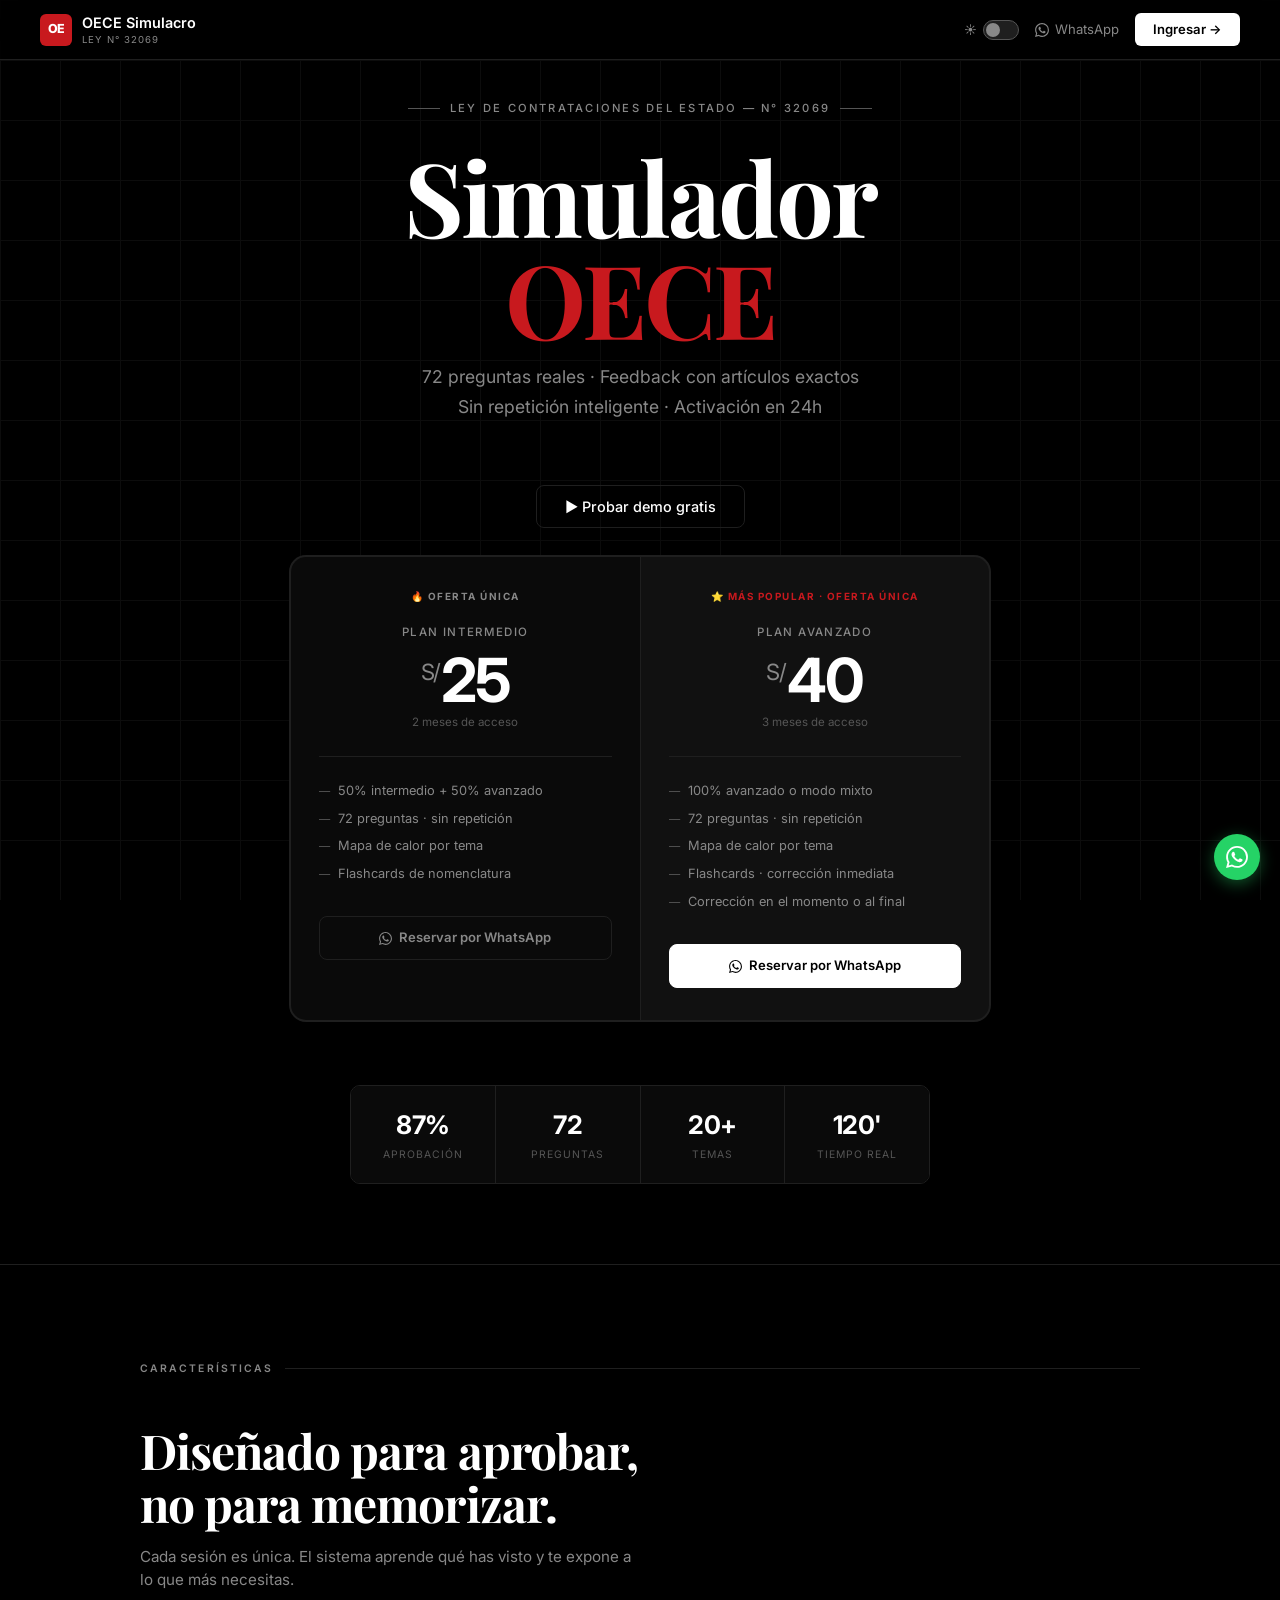
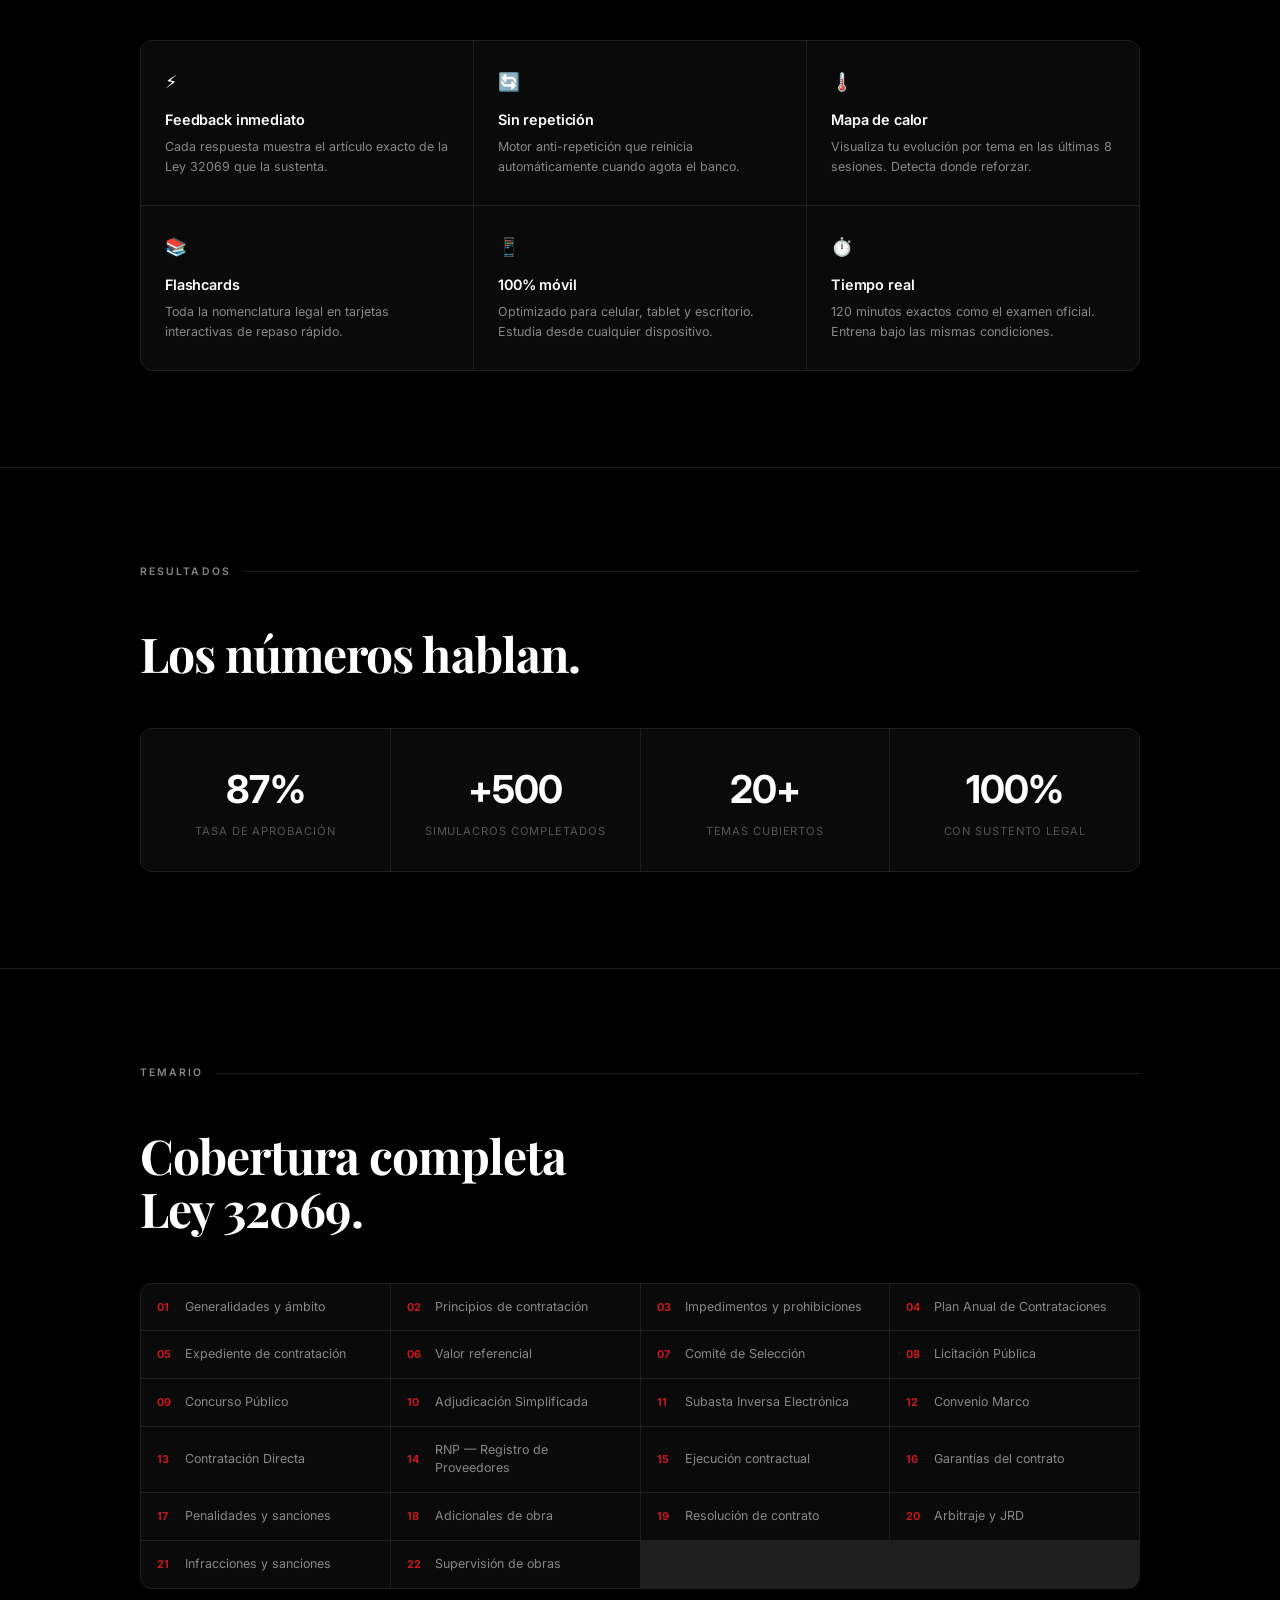
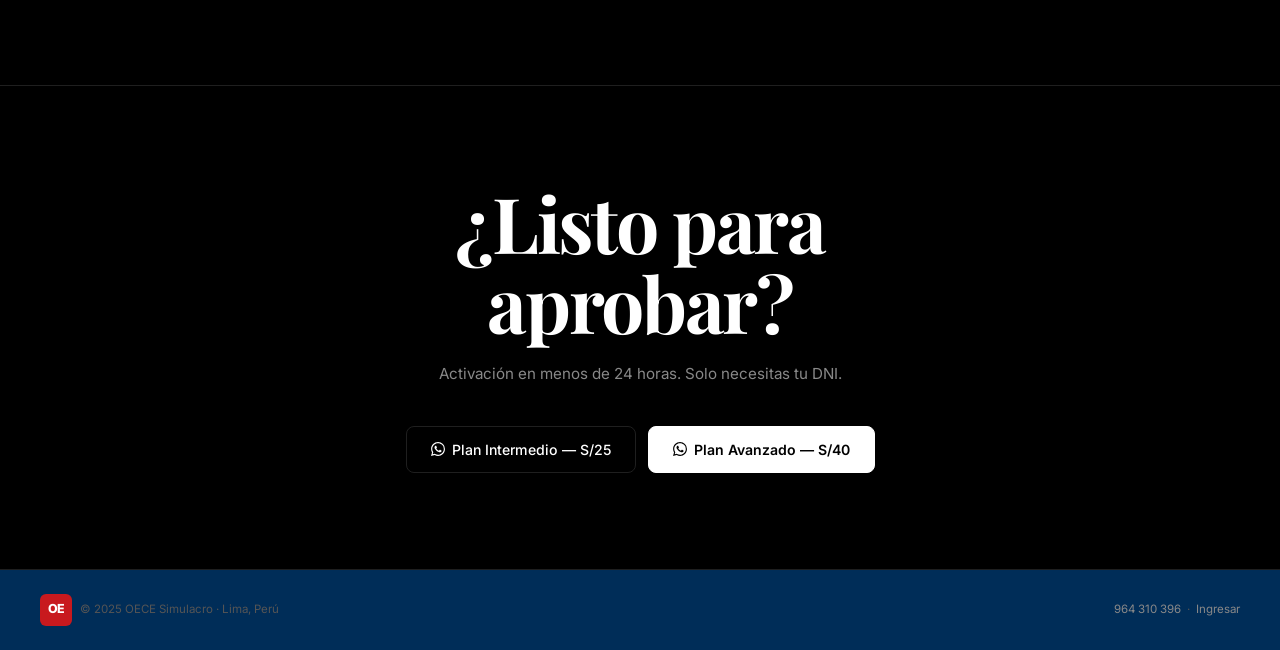
==== commit 2bd01f72: "Update index.html" ====
--- a/index.html
+++ b/index.html
@@ -452,6 +452,17 @@
     Sin repetición inteligente · Activación en 24h
   </p>
 
+  <!-- BOTÓN DEMO -->
+  <div style="margin-bottom:28px;">
+    <button id="btn-demo-hero"
+      style="background:transparent;color:var(--xtext);border:1px solid var(--xborder);
+             border-radius:8px;padding:12px 28px;font-family:'Inter',sans-serif;
+             font-size:.9rem;font-weight:500;cursor:pointer;transition:all .2s;
+             display:inline-flex;align-items:center;gap:8px;">
+      ▶ Probar demo gratis
+    </button>
+  </div>
+
   <!-- PLANES -->
   <div class="x-planes">
 
@@ -584,32 +595,81 @@
   </div>
 </section>
 
-<!-- DEMO -->
-<section class="x-section" id="demo">
-  <div class="x-section-inner">
-    <div class="x-section-label">Demo gratuita</div>
-    <h2 class="x-section-title">Pruébalo ahora.<br>Sin registro.</h2>
-    <p class="x-section-sub">10 preguntas reales por nivel con feedback inmediato.</p>
-    <div class="x-demo-wrap">
-      <div class="x-demo-tabs">
-        <button class="x-demo-tab active" id="demo-tab-intermedio">📘 Nivel Intermedio</button>
-        <button class="x-demo-tab" id="demo-tab-avanzado">📗 Nivel Avanzado</button>
-      </div>
-      <div class="x-demo-body">
-        <div class="demo-progress-bar-wrap">
-          <div class="demo-progress-info">
-            <span>Progreso</span>
-            <span id="demo-progress-label">0/10 respondidas</span>
-          </div>
-          <div class="demo-progress-track"><div id="demo-progress-bar"></div></div>
-        </div>
-        <div id="demo-pregunta-container">
-          <p style="text-align:center; padding:32px; color:var(--xmuted); font-size:0.88rem;">Cargando preguntas...</p>
-        </div>
-      </div>
-    </div>
-  </div>
-</section>
+<!-- DEMO OVERLAY 3D ─────────────────────────────────────────────────────── -->
+<div id="demo-overlay" style="display:none; position:fixed; inset:0; z-index:2000;
+  background:rgba(0,0,0,0.85); backdrop-filter:blur(14px); -webkit-backdrop-filter:blur(14px);
+  align-items:center; justify-content:center; padding:16px; animation:fadeInO .25s ease;">
+
+  <div id="demo-card" style="
+    background:var(--xbg2); border:1px solid var(--xborder);
+    border-radius:18px; width:100%; max-width:640px; max-height:90vh;
+    overflow-y:auto; position:relative;
+    box-shadow: 0 32px 80px rgba(0,0,0,0.7), 0 0 0 1px var(--xborder);
+    animation:cardIn3D .35s cubic-bezier(.34,1.56,.64,1);
+    transform:perspective(1200px) rotateX(1deg);
+    transform-origin:center bottom;
+    transition:box-shadow .3s;">
+
+    <!-- Header del overlay -->
+    <div style="display:flex;justify-content:space-between;align-items:center;
+      padding:18px 22px 0; margin-bottom:0;">
+      <div style="font-size:.72rem;font-weight:600;letter-spacing:.1em;
+        text-transform:uppercase;color:var(--xmuted);">Demo gratuita · Sin registro</div>
+      <button id="demo-close" style="background:var(--xbg3);border:1px solid var(--xborder);
+        border-radius:6px;width:28px;height:28px;display:flex;align-items:center;
+        justify-content:center;cursor:pointer;color:var(--xmuted);font-size:.9rem;
+        transition:all .15s;" onmouseover="this.style.borderColor='#fff';this.style.color='#fff'"
+        onmouseout="this.style.borderColor='var(--xborder)';this.style.color='var(--xmuted)'">✕</button>
+    </div>
+
+    <!-- Tabs nivel -->
+    <div style="display:flex;border-bottom:1px solid var(--xborder);margin-top:14px;">
+      <button class="x-demo-tab active" id="demo-tab-intermedio"
+        style="flex:1;padding:13px;border:none;background:transparent;
+          font-family:'Inter',sans-serif;font-size:.82rem;font-weight:500;
+          color:var(--xmuted);cursor:pointer;transition:all .2s;
+          border-bottom:2px solid transparent;margin-bottom:-1px;">
+        📘 Nivel Intermedio
+      </button>
+      <button class="x-demo-tab" id="demo-tab-avanzado"
+        style="flex:1;padding:13px;border:none;background:transparent;
+          font-family:'Inter',sans-serif;font-size:.82rem;font-weight:500;
+          color:var(--xmuted);cursor:pointer;transition:all .2s;
+          border-bottom:2px solid transparent;margin-bottom:-1px;">
+        📗 Nivel Avanzado
+      </button>
+    </div>
+
+    <!-- Progreso -->
+    <div style="padding:16px 22px 0;">
+      <div style="display:flex;justify-content:space-between;font-size:.7rem;
+        color:var(--xmuted);margin-bottom:6px;">
+        <span>Progreso</span>
+        <span id="demo-progress-label">0/10 respondidas</span>
+      </div>
+      <div style="background:var(--xbg3);border-radius:10px;height:3px;overflow:hidden;">
+        <div id="demo-progress-bar" style="height:100%;background:#C8191E;transition:width .4s;width:0%;"></div>
+      </div>
+    </div>
+
+    <!-- Pregunta -->
+    <div style="padding:20px 22px 24px;" id="demo-pregunta-container">
+      <p style="text-align:center;padding:32px;color:var(--xmuted);font-size:.88rem;">Cargando…</p>
+    </div>
+
+  </div>
+</div>
+
+<style>
+@keyframes fadeInO  { from{opacity:0} to{opacity:1} }
+@keyframes cardIn3D {
+  from { opacity:0; transform:perspective(1200px) rotateX(10deg) translateY(30px) scale(.96); }
+  to   { opacity:1; transform:perspective(1200px) rotateX(1deg) translateY(0) scale(1); }
+}
+.x-demo-tab.active { color:#fff !important; border-bottom-color:#C8191E !important; }
+#btn-demo-hero:hover { border-color:#fff; background:rgba(255,255,255,0.06); }
+[data-theme="light"] #btn-demo-hero:hover { border-color:#000; background:rgba(0,0,0,0.05); }
+</style>
 
 <!-- TEMARIOS -->
 <section class="x-section" id="temarios">
@@ -691,16 +751,6 @@
   icon.textContent = next === 'dark' ? '☀️' : '🌙';
   localStorage.setItem('oece-theme', next);
 });
-
-// Alias tabs para demo.js
-document.getElementById('demo-tab-intermedio').addEventListener('click', function() {
-  document.querySelectorAll('.x-demo-tab').forEach(t => t.classList.remove('active'));
-  this.classList.add('active');
-});
-document.getElementById('demo-tab-avanzado').addEventListener('click', function() {
-  document.querySelectorAll('.x-demo-tab').forEach(t => t.classList.remove('active'));
-  this.classList.add('active');
-});
 </script>
 
 <script type="module" src="js/demo.js"></script>
